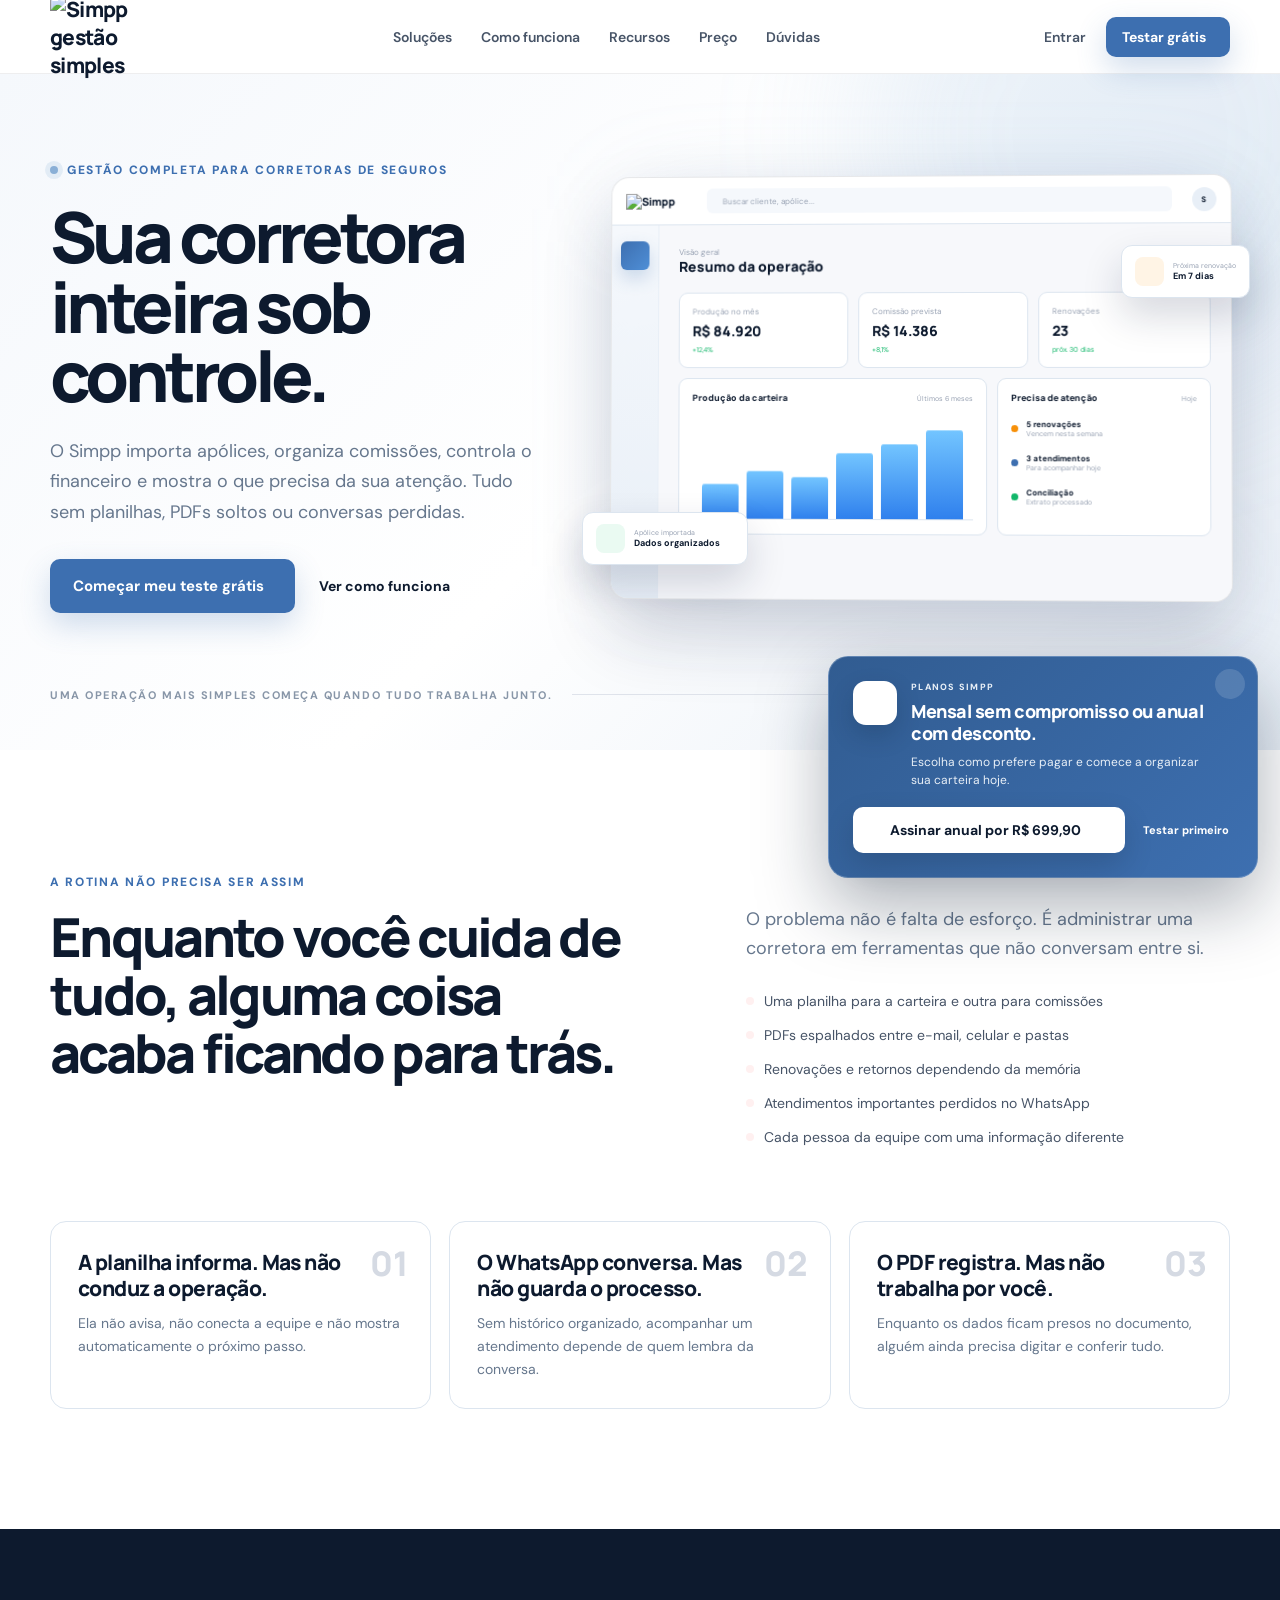
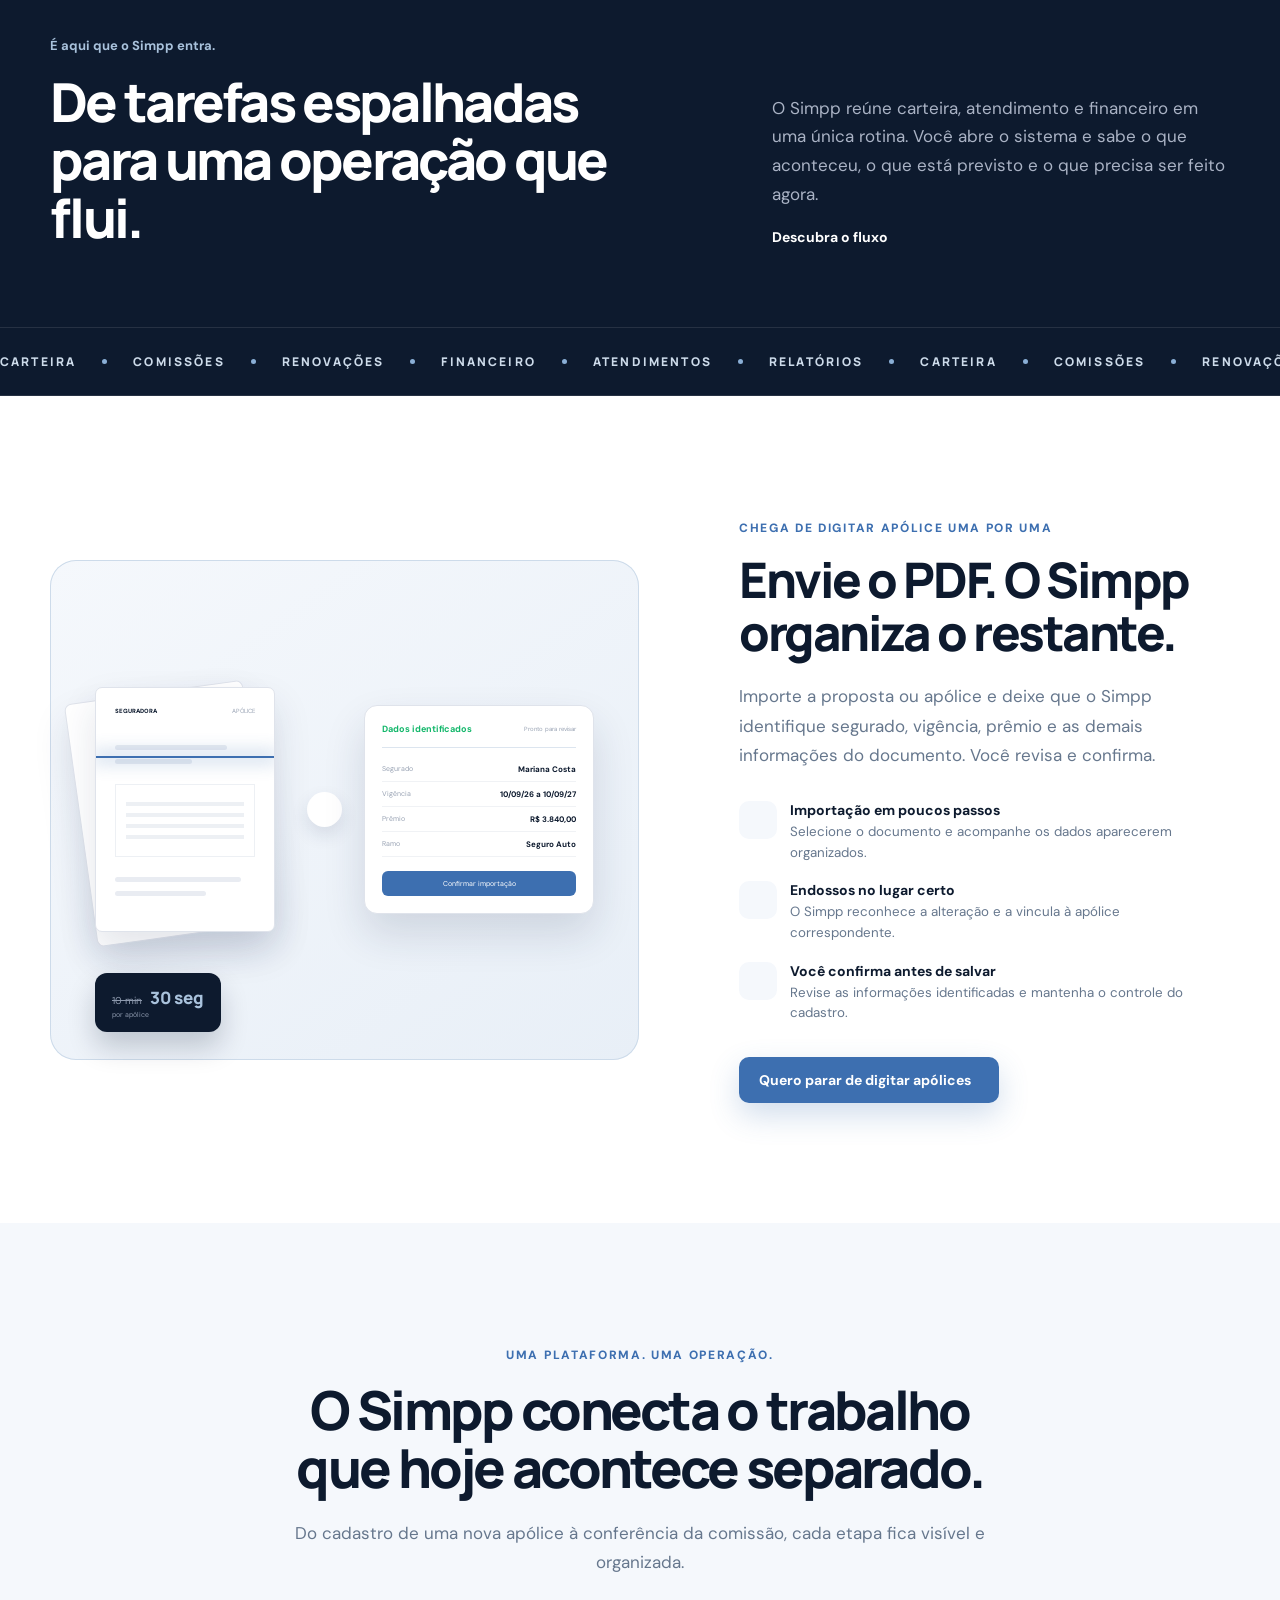
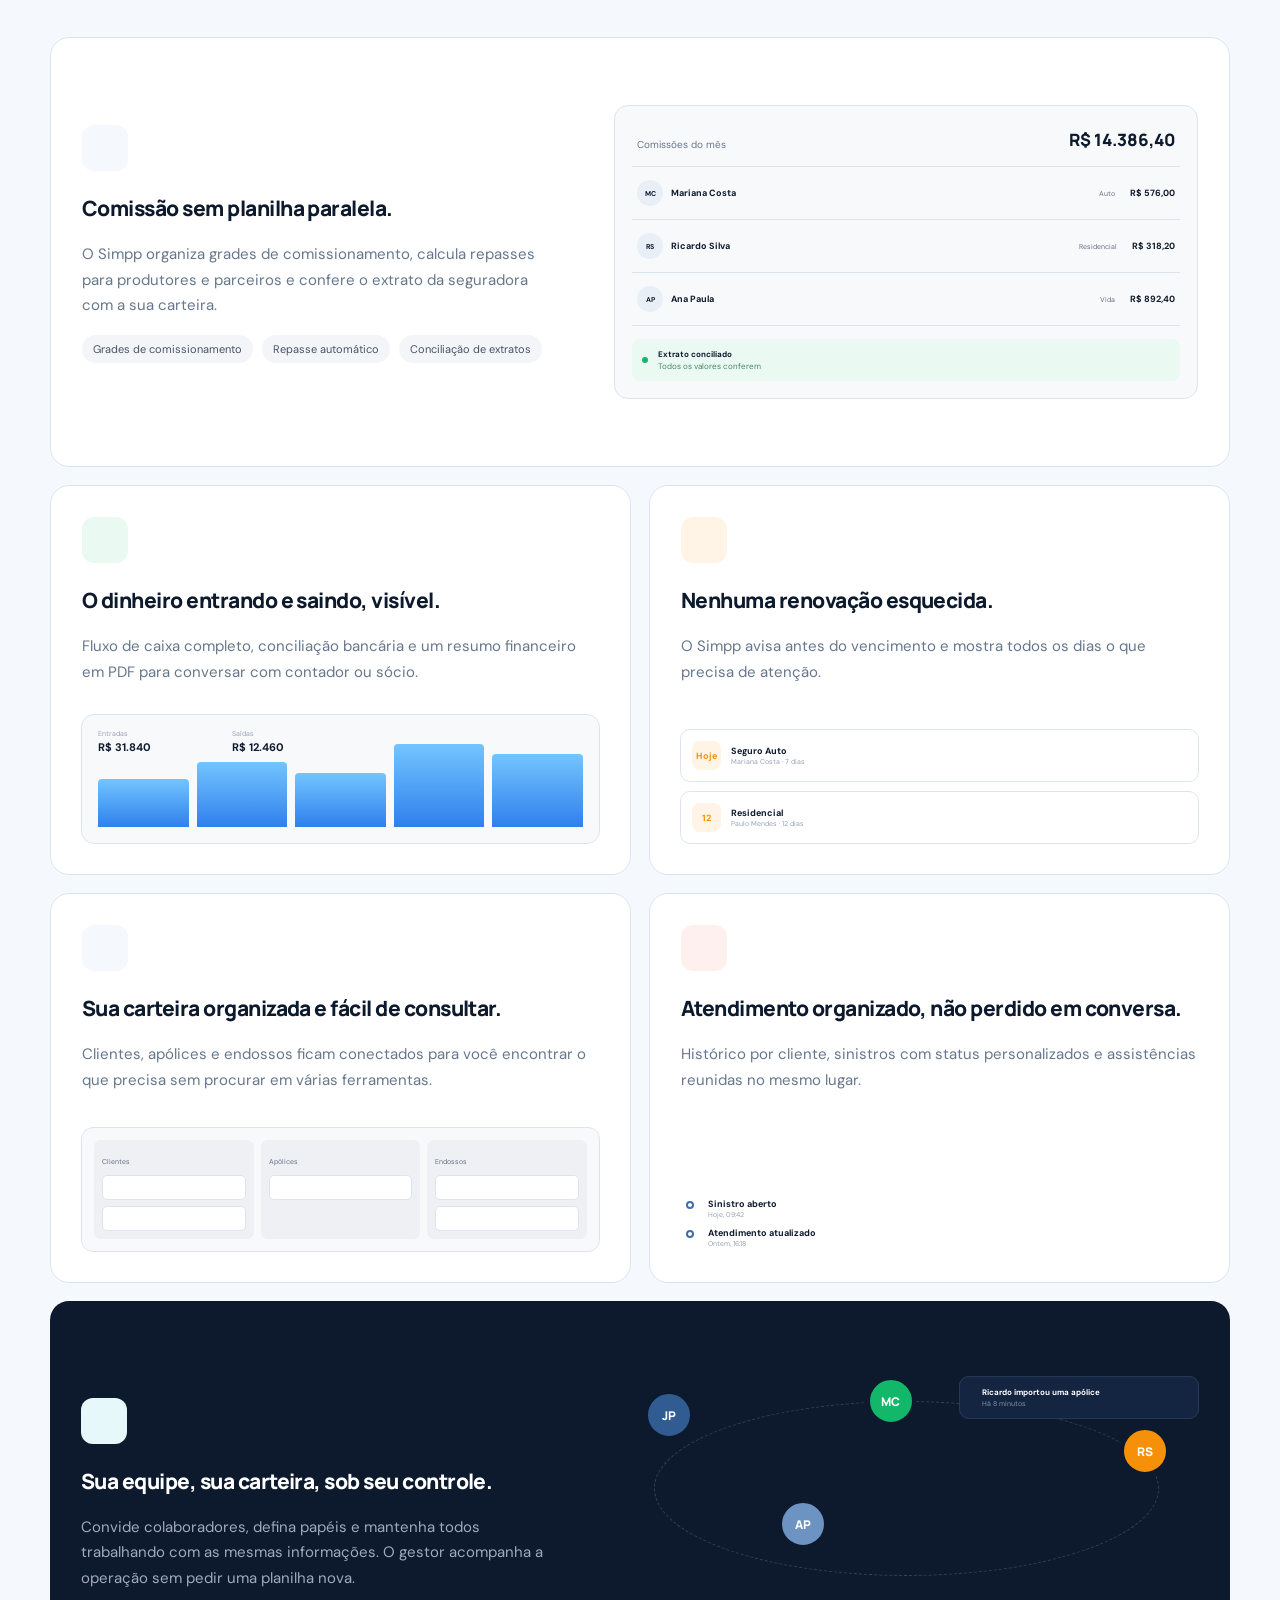
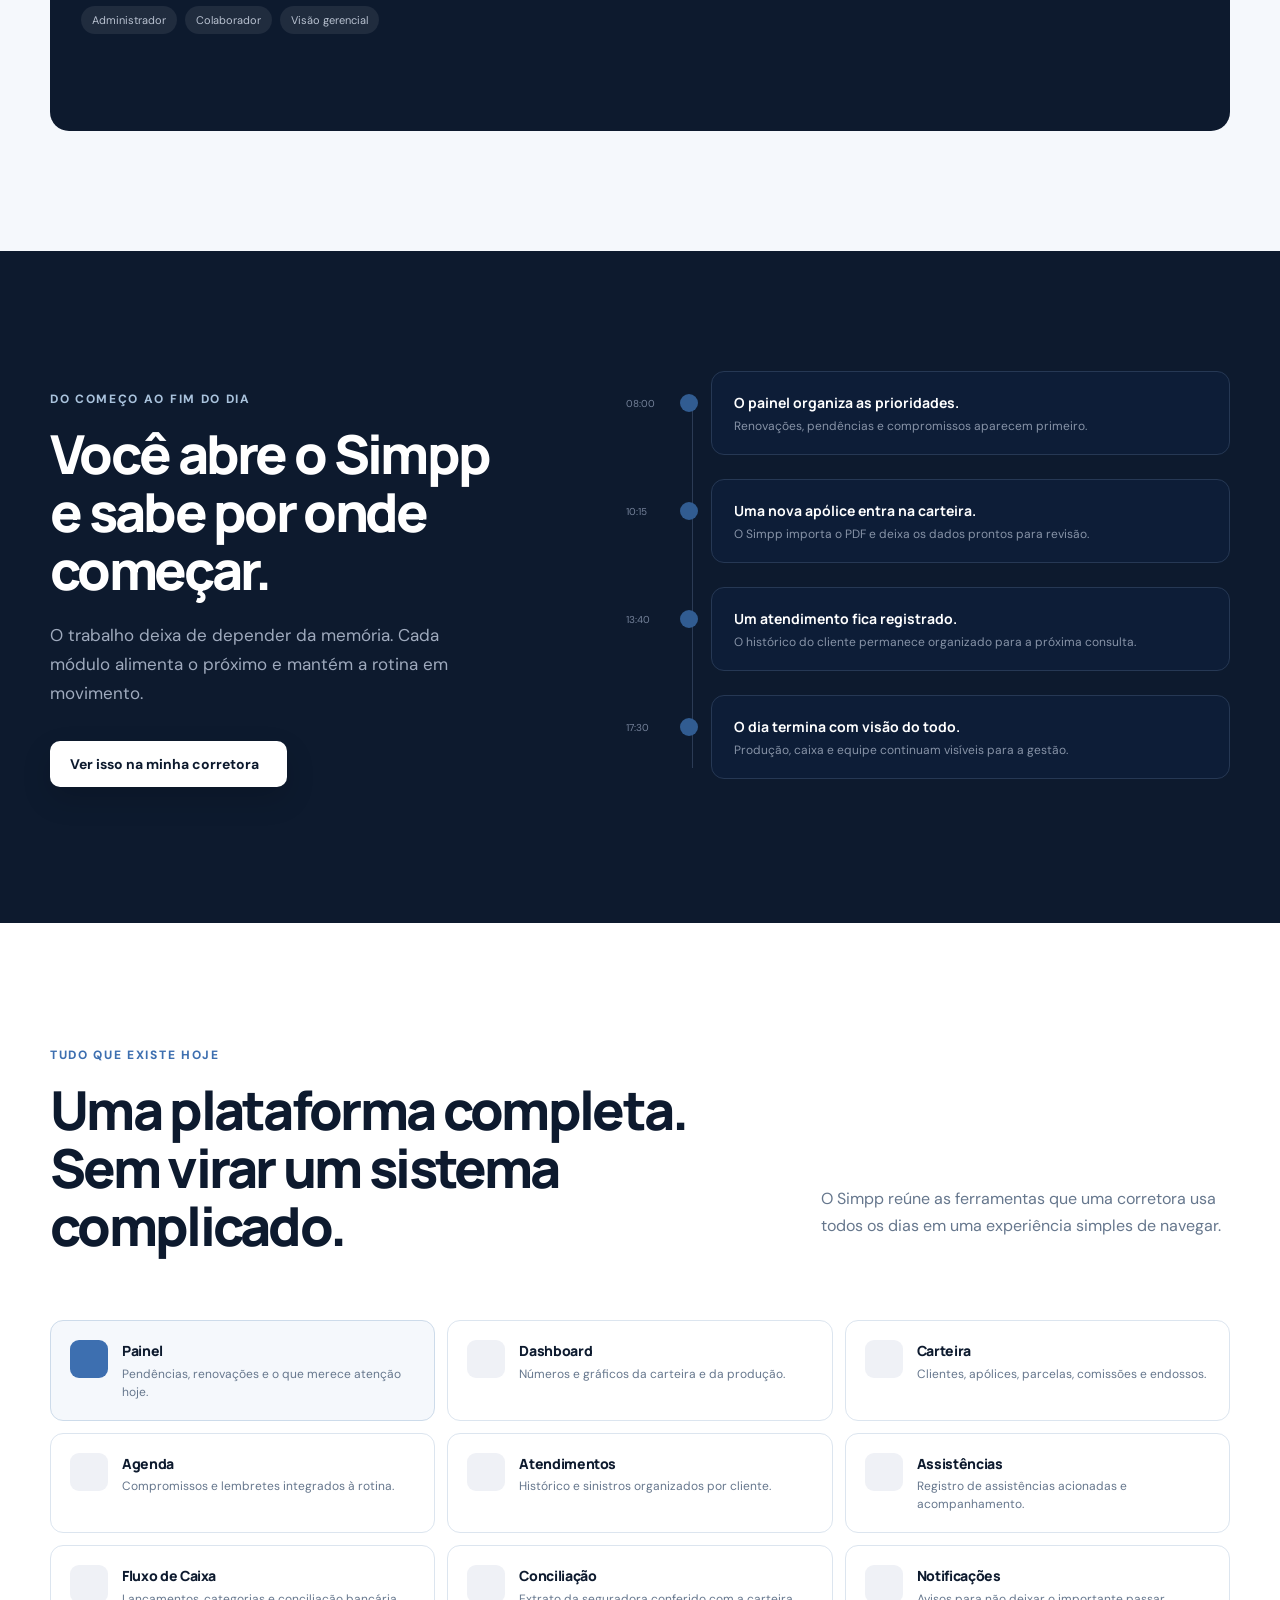
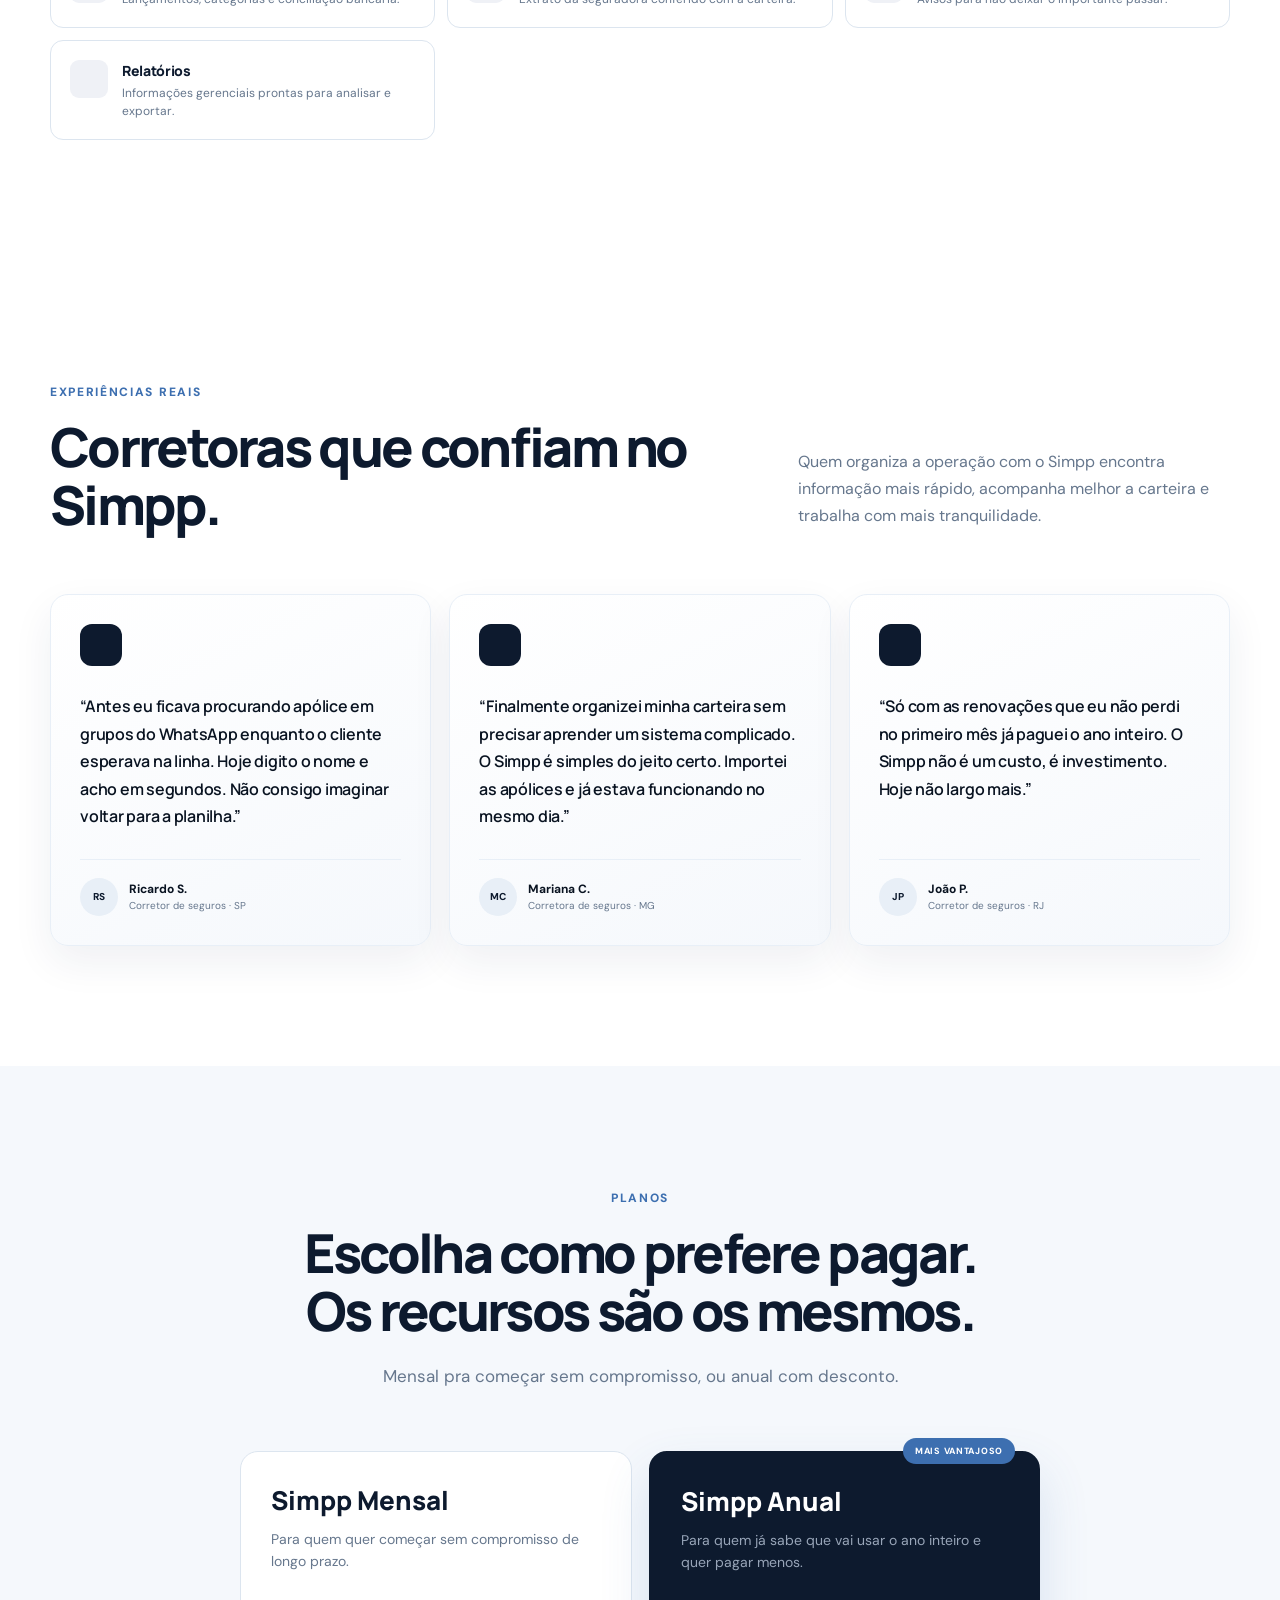
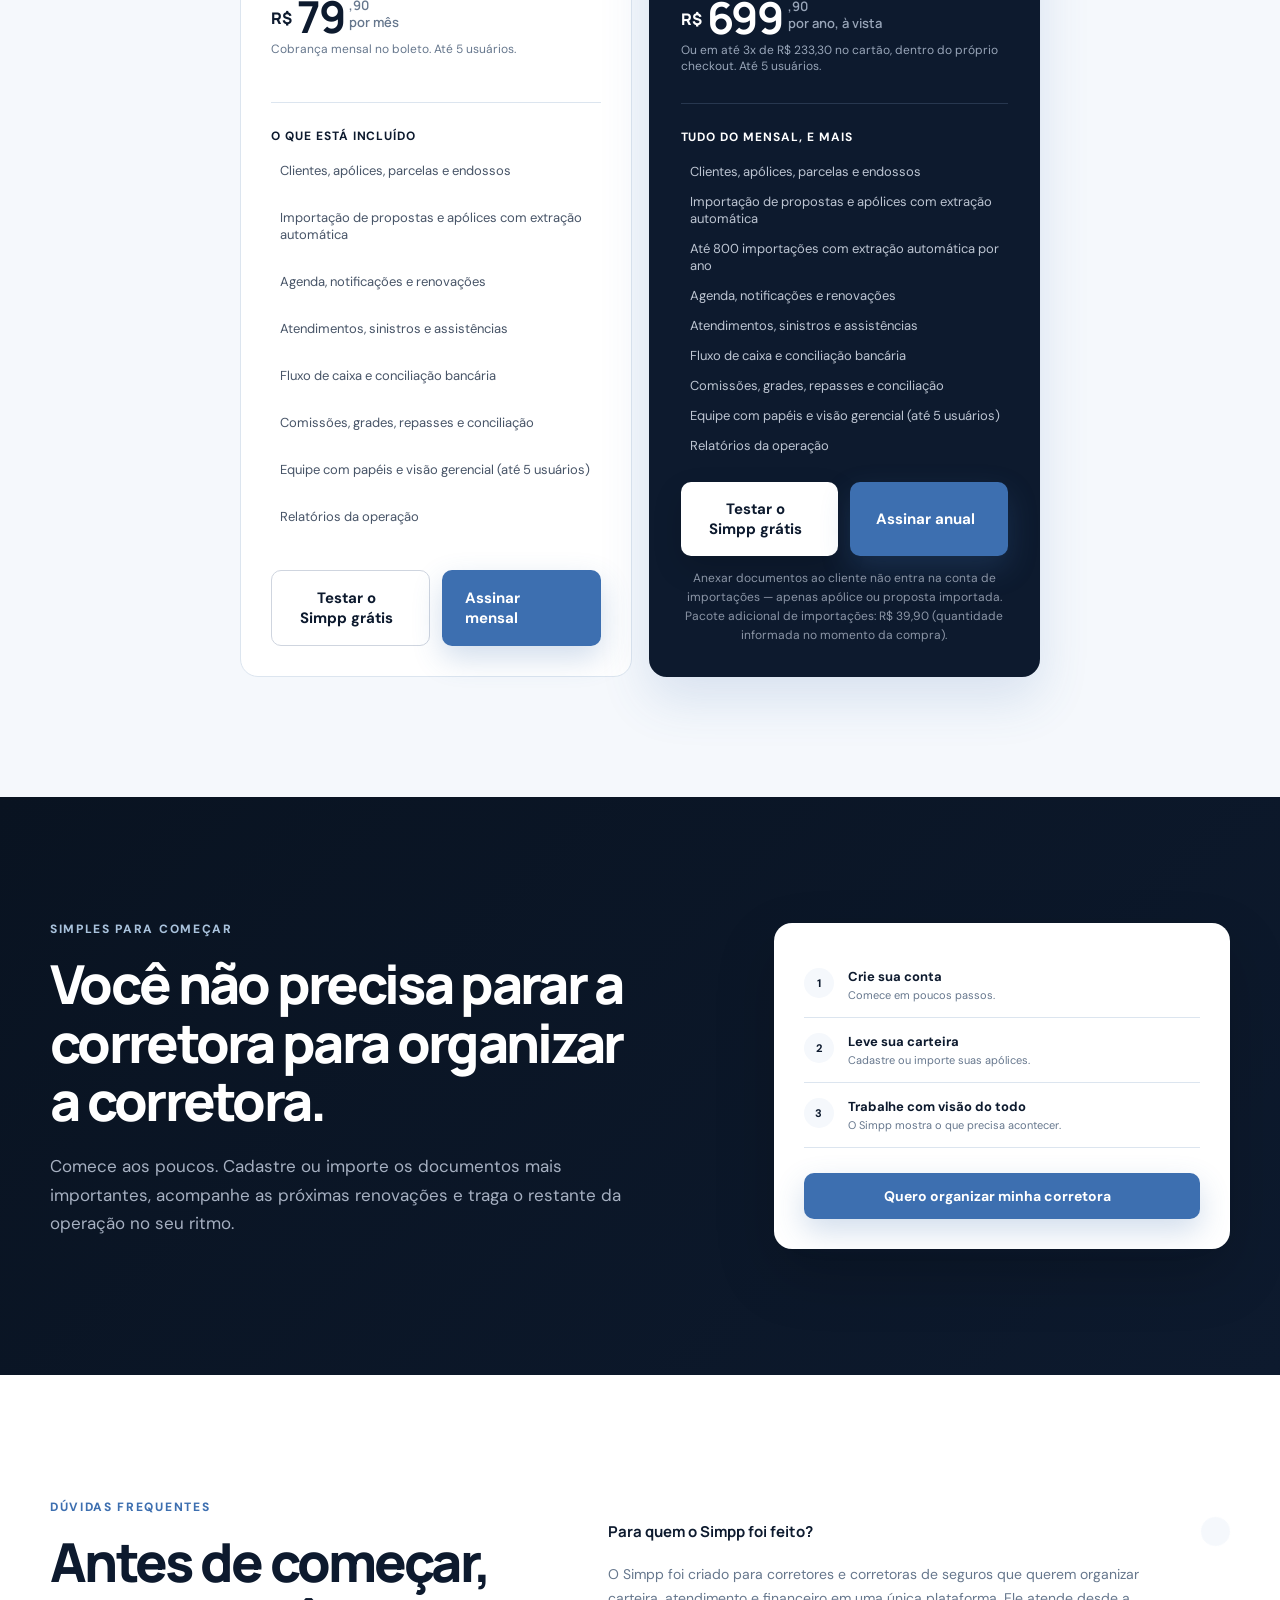
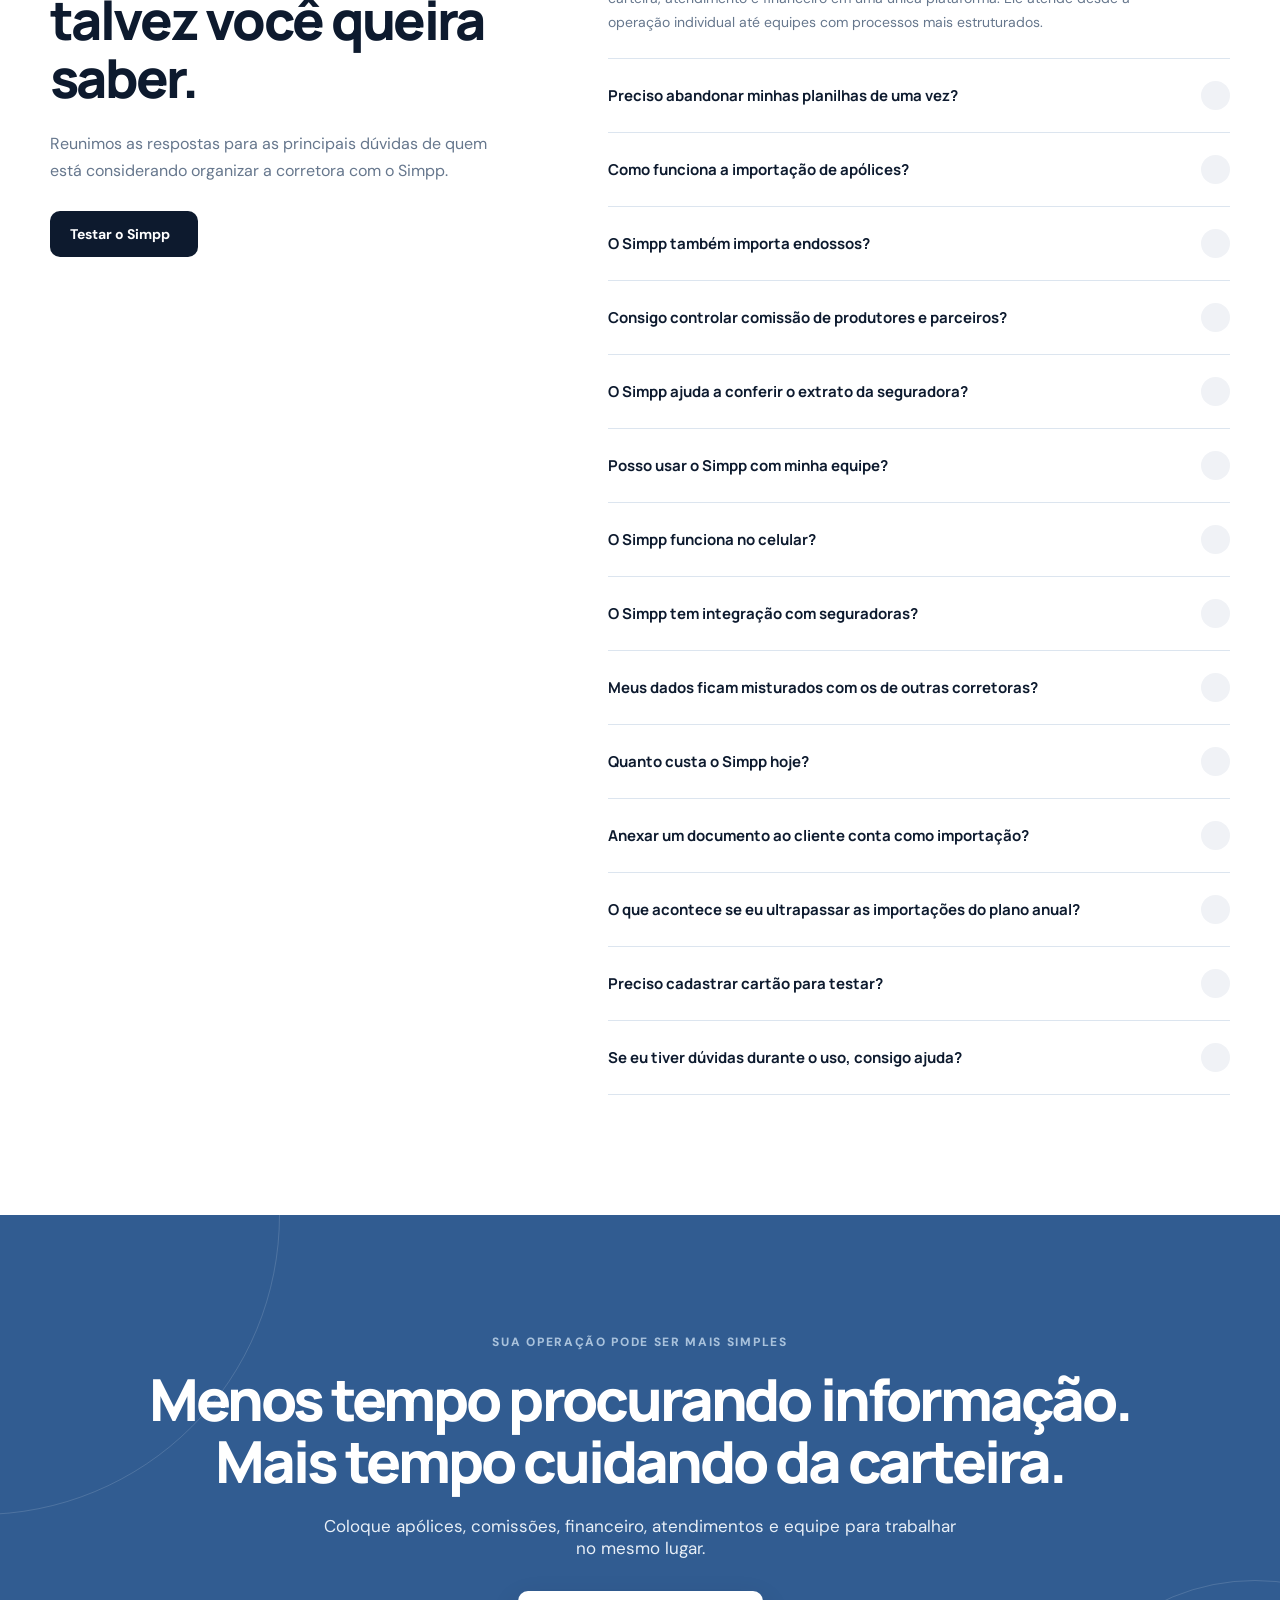
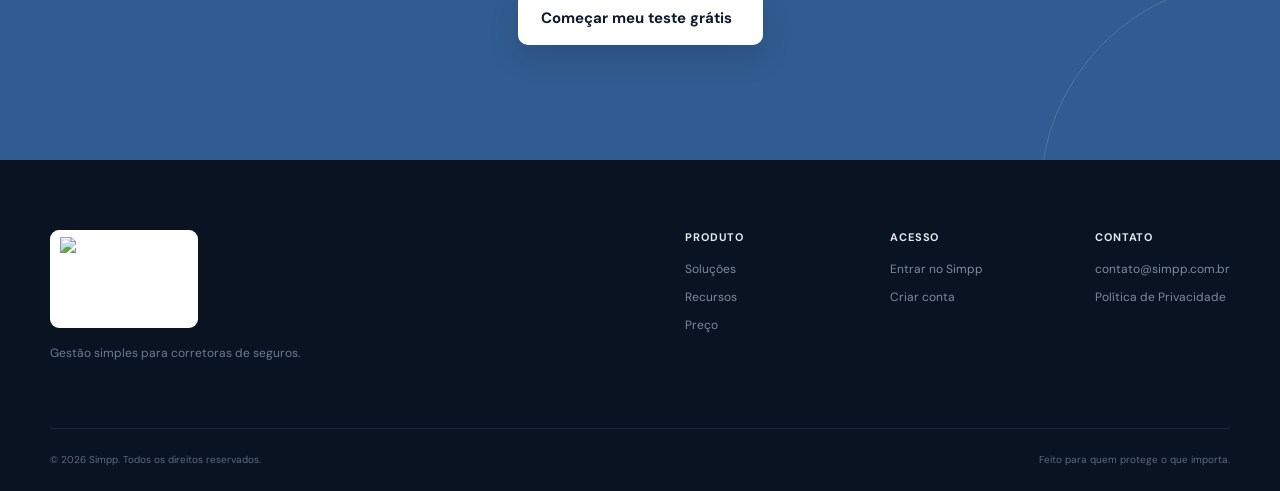
==== index.html @ 436b4fe9 "Black Week: conteúdo e lógica (data de fim, contagem, links, textos)" ====
<!doctype html>
<html lang="pt-BR">
<head>
  <meta charset="utf-8">
  <meta name="viewport" content="width=device-width, initial-scale=1">
  <meta name="theme-color" content="#0D1A2E">
  <title>Simpp | Sua corretora inteira sob controle</title>
  <meta name="description" content="O Simpp importa apólices, organiza comissões, controla o financeiro e mantém sua equipe na mesma operação.">
  <meta property="og:title" content="Simpp | Sua corretora inteira sob controle">
  <meta property="og:description" content="Carteira, comissões, financeiro e equipe. Tudo no Simpp.">
  <meta property="og:type" content="website">
  <meta property="og:image" content="https://simpp.com.br/og.png">
  <meta property="og:image:width" content="1200">
  <meta property="og:image:height" content="630">
  <meta name="twitter:card" content="summary_large_image">
  <meta name="twitter:title" content="Simpp | Sua corretora inteira sob controle">
  <meta name="twitter:description" content="Carteira, comissões, financeiro e equipe. Tudo no Simpp.">
  <meta name="twitter:image" content="https://simpp.com.br/og.png">
  <link rel="icon" type="image/png" href="og.png">
  <link rel="preconnect" href="https://fonts.googleapis.com">
  <link rel="preconnect" href="https://fonts.gstatic.com" crossorigin>
  <link href="https://fonts.googleapis.com/css2?family=DM+Sans:wght@400;500;600;700&family=Manrope:wght@600;700;800&display=swap" rel="stylesheet">
  <link rel="stylesheet" href="https://cdn.jsdelivr.net/npm/@tabler/icons-webfont@3.19.0/dist/tabler-icons.min.css">
  <link rel="stylesheet" href="styles.css?v=7">
  <script>
    // Black Week (25/11 a 01/12/2026): até o fim, a página entra no modo
    // Black Week (classe "bw" no <html>); depois volta sozinha ao normal.
    window.BLACK_WEEK_FIM = new Date('2026-12-01T23:59:59-03:00').getTime();
    if (Date.now() <= window.BLACK_WEEK_FIM) document.documentElement.classList.add('bw');
  </script>
  <script>
    !function(f,b,e,v,n,t,s){if(f.fbq)return;n=f.fbq=function(){n.callMethod?
    n.callMethod.apply(n,arguments):n.queue.push(arguments)};if(!f._fbq)f._fbq=n;
    n.push=n;n.loaded=!0;n.version='2.0';n.queue=[];t=b.createElement(e);t.async=!0;
    t.src=v;s=b.getElementsByTagName(e)[0];s.parentNode.insertBefore(t,s)}
    (window,document,'script','https://connect.facebook.net/en_US/fbevents.js');
    fbq('init','2040005986902175');
    fbq('track','PageView');
  </script>
</head>
<body>
  <noscript><img height="1" width="1" style="display:none" src="https://www.facebook.com/tr?id=2040005986902175&ev=PageView&noscript=1" alt=""></noscript>
  <a class="skip-link" href="#conteudo">Ir para o conteúdo</a>
  <div class="bw-bar bw-only" role="region" aria-label="Black Week">
    <div class="container bw-bar-inner">
      <span class="bw-bar-tag">Black Week</span>
      <span class="bw-bar-text"><strong>20% off no anual</strong> ou <strong>1º mês grátis no mensal</strong> · até 01/12</span>
      <span class="bw-bar-timer" id="bwTimer" aria-live="off"></span>
      <a class="bw-bar-link" href="#planos">Ver oferta <i class="ti ti-arrow-right"></i></a>
    </div>
  </div>
  <header class="site-header" id="header">
    <div class="container nav-wrap">
      <a class="brand" href="#top" aria-label="Simpp, início">
        <img class="brand-logo" src="simpp-logo.svg" alt="Simpp gestão simples">
      </a>
      <button class="menu-toggle" id="menuToggle" aria-label="Abrir menu" aria-expanded="false"><i class="ti ti-menu-2"></i></button>
      <nav id="mainNav" aria-label="Navegação principal">
        <a href="#solucoes">Soluções</a>
        <a href="#como-funciona">Como funciona</a>
        <a href="#recursos">Recursos</a>
        <a href="#planos">Preço</a>
        <a href="#faq">Dúvidas</a>
      </nav>
      <div class="nav-actions">
        <a class="login-link" href="https://crm.simpp.com.br/login.html">Entrar</a>
        <button class="button button-primary button-small" data-open-trial>Testar grátis <i class="ti ti-arrow-up-right"></i></button>
      </div>
    </div>
  </header>

  <main id="conteudo">
    <section class="hero" id="top">
      <div class="container hero-grid">
        <div class="hero-copy reveal">
          <div class="eyebrow"><span></span> Gestão completa para corretoras de seguros</div>
          <h1>Sua corretora inteira sob controle.</h1>
          <p class="hero-lead">O Simpp importa apólices, organiza comissões, controla o financeiro e mostra o que precisa da sua atenção. Tudo sem planilhas, PDFs soltos ou conversas perdidas.</p>
          <div class="hero-actions">
            <button class="button button-primary button-large" data-open-trial>Começar meu teste grátis <i class="ti ti-arrow-right"></i></button>
            <a class="text-link" href="#solucoes">Ver como funciona <i class="ti ti-arrow-down"></i></a>
          </div>
        </div>

        <div class="product-stage reveal delay-1" aria-label="Visão geral ilustrativa da plataforma Simpp">
          <div class="stage-glow"></div>
          <div class="app-shell">
            <div class="app-top">
              <div class="mini-brand"><img class="mini-brand-logo" src="simpp-logo.svg" alt="Simpp"></div>
              <div class="app-search"><i class="ti ti-search"></i> Buscar cliente, apólice...</div>
              <div class="avatar">S</div>
            </div>
            <div class="app-body">
              <aside aria-hidden="true"><span class="active"><i class="ti ti-layout-dashboard"></i></span><span><i class="ti ti-users"></i></span><span><i class="ti ti-file-description"></i></span><span><i class="ti ti-chart-pie"></i></span><span><i class="ti ti-calendar"></i></span></aside>
              <div class="dashboard">
                <div class="dash-heading"><div><small>Visão geral</small><strong>Resumo da operação</strong></div><button type="button"><i class="ti ti-upload"></i> Nova importação</button></div>
                <div class="metrics">
                  <article><span>Produção no mês</span><strong>R$ 84.920</strong><em>+12,4%</em></article>
                  <article><span>Comissão prevista</span><strong>R$ 14.386</strong><em>+8,1%</em></article>
                  <article><span>Renovações</span><strong>23</strong><em>próx. 30 dias</em></article>
                </div>
                <div class="dash-lower">
                  <div class="chart-card"><div class="card-title"><strong>Produção da carteira</strong><span>Últimos 6 meses</span></div><div class="chart"><i style="height:35%"></i><i style="height:48%"></i><i style="height:42%"></i><i style="height:65%"></i><i style="height:74%"></i><i style="height:88%"></i></div></div>
                  <div class="tasks"><div class="card-title"><strong>Precisa de atenção</strong><span>Hoje</span></div><p><b class="orange"></b><span><strong>5 renovações</strong><small>Vencem nesta semana</small></span></p><p><b class="blue"></b><span><strong>3 atendimentos</strong><small>Para acompanhar hoje</small></span></p><p><b class="green"></b><span><strong>Conciliação</strong><small>Extrato processado</small></span></p></div>
                </div>
              </div>
            </div>
          </div>
          <div class="floating-card import-card"><span class="float-icon"><i class="ti ti-file-check"></i></span><div><small>Apólice importada</small><strong>Dados organizados</strong></div><i class="ti ti-circle-check"></i></div>
          <div class="floating-card renew-card"><span class="float-icon amber"><i class="ti ti-bell"></i></span><div><small>Próxima renovação</small><strong>Em 7 dias</strong></div></div>
        </div>
      </div>
      <div class="container hero-foot"><span>Uma operação mais simples começa quando tudo trabalha junto.</span><div></div></div>
    </section>

    <section class="problem section" id="solucoes">
      <div class="container problem-grid">
        <div class="reveal"><span class="section-kicker">A rotina não precisa ser assim</span><h2>Enquanto você cuida de tudo, alguma coisa acaba ficando para trás.</h2></div>
        <div class="problem-copy reveal delay-1"><p>O problema não é falta de esforço. É administrar uma corretora em ferramentas que não conversam entre si.</p><ul><li><i class="ti ti-x"></i> Uma planilha para a carteira e outra para comissões</li><li><i class="ti ti-x"></i> PDFs espalhados entre e-mail, celular e pastas</li><li><i class="ti ti-x"></i> Renovações e retornos dependendo da memória</li><li><i class="ti ti-x"></i> Atendimentos importantes perdidos no WhatsApp</li><li><i class="ti ti-x"></i> Cada pessoa da equipe com uma informação diferente</li></ul></div>
      </div>
      <div class="container pain-cards">
        <article class="pain-card reveal"><span>01</span><i class="ti ti-file-spreadsheet"></i><h3>A planilha informa. Mas não conduz a operação.</h3><p>Ela não avisa, não conecta a equipe e não mostra automaticamente o próximo passo.</p></article>
        <article class="pain-card reveal delay-1"><span>02</span><i class="ti ti-message-circle"></i><h3>O WhatsApp conversa. Mas não guarda o processo.</h3><p>Sem histórico organizado, acompanhar um atendimento depende de quem lembra da conversa.</p></article>
        <article class="pain-card reveal delay-2"><span>03</span><i class="ti ti-folder"></i><h3>O PDF registra. Mas não trabalha por você.</h3><p>Enquanto os dados ficam presos no documento, alguém ainda precisa digitar e conferir tudo.</p></article>
      </div>
    </section>

    <section class="manifesto">
      <div class="container manifesto-grid">
        <div class="manifesto-title reveal"><span>É aqui que o Simpp entra.</span><h2>De tarefas espalhadas para uma operação que flui.</h2></div>
        <div class="manifesto-copy reveal delay-1"><p>O Simpp reúne carteira, atendimento e financeiro em uma única rotina. Você abre o sistema e sabe o que aconteceu, o que está previsto e o que precisa ser feito agora.</p><a href="#como-funciona">Descubra o fluxo <i class="ti ti-arrow-down-right"></i></a></div>
      </div>
      <div class="marquee" aria-label="Funcionalidades do Simpp">
        <div class="marquee-flow">
          <div class="marquee-track"><span>CARTEIRA</span><i></i><span>COMISSÕES</span><i></i><span>RENOVAÇÕES</span><i></i><span>FINANCEIRO</span><i></i><span>ATENDIMENTOS</span><i></i><span>RELATÓRIOS</span><i></i></div>
          <div class="marquee-track" aria-hidden="true"><span>CARTEIRA</span><i></i><span>COMISSÕES</span><i></i><span>RENOVAÇÕES</span><i></i><span>FINANCEIRO</span><i></i><span>ATENDIMENTOS</span><i></i><span>RELATÓRIOS</span><i></i></div>
        </div>
      </div>
    </section>

    <section class="import-section section" id="como-funciona">
      <div class="container split-grid">
        <div class="import-visual reveal">
          <div class="paper-stack"><div class="paper paper-back"></div><div class="paper paper-main"><div class="paper-head"><span class="paper-logo">SEGURADORA</span><span>APÓLICE</span></div><div class="paper-line w80"></div><div class="paper-line w55"></div><div class="paper-box"><div></div><div></div><div></div><div></div></div><div class="paper-line w90"></div><div class="paper-line w65"></div><div class="scan-line"></div></div></div>
          <div class="process-arrow"><i class="ti ti-arrow-right"></i></div>
          <div class="data-card"><div class="data-card-head"><span><i class="ti ti-circle-check-filled"></i> Dados identificados</span><small>Pronto para revisar</small></div><dl><div><dt>Segurado</dt><dd>Mariana Costa</dd></div><div><dt>Vigência</dt><dd>10/09/26 a 10/09/27</dd></div><div><dt>Prêmio</dt><dd>R$ 3.840,00</dd></div><div><dt>Ramo</dt><dd>Seguro Auto</dd></div></dl><button><i class="ti ti-check"></i> Confirmar importação</button></div>
          <div class="time-badge"><del>10 min</del><strong>30 seg</strong><span>por apólice</span></div>
        </div>
        <div class="split-copy reveal delay-1"><span class="section-kicker">Chega de digitar apólice uma por uma</span><h2>Envie o PDF. O Simpp organiza o restante.</h2><p>Importe a proposta ou apólice e deixe que o Simpp identifique segurado, vigência, prêmio e as demais informações do documento. Você revisa e confirma.</p><div class="feature-list"><div><i class="ti ti-file-upload"></i><span><strong>Importação em poucos passos</strong><small>Selecione o documento e acompanhe os dados aparecerem organizados.</small></span></div><div><i class="ti ti-file-delta"></i><span><strong>Endossos no lugar certo</strong><small>O Simpp reconhece a alteração e a vincula à apólice correspondente.</small></span></div><div><i class="ti ti-shield-check"></i><span><strong>Você confirma antes de salvar</strong><small>Revise as informações identificadas e mantenha o controle do cadastro.</small></span></div></div><button class="button button-primary" data-open-trial>Quero parar de digitar apólices <i class="ti ti-arrow-right"></i></button></div>
      </div>
    </section>

    <section class="outcomes section">
      <div class="container center-heading reveal"><span class="section-kicker">Uma plataforma. Uma operação.</span><h2>O Simpp conecta o trabalho que hoje acontece separado.</h2><p>Do cadastro de uma nova apólice à conferência da comissão, cada etapa fica visível e organizada.</p></div>
      <div class="container outcome-grid">
        <article class="outcome-card card-wide reveal"><div class="outcome-copy"><span class="icon-box purple"><i class="ti ti-coins"></i></span><h3>Comissão sem planilha paralela.</h3><p>O Simpp organiza grades de comissionamento, calcula repasses para produtores e parceiros e confere o extrato da seguradora com a sua carteira.</p><ul><li>Grades de comissionamento</li><li>Repasse automático</li><li>Conciliação de extratos</li></ul></div><div class="commission-ui"><div class="ui-title"><span>Comissões do mês</span><strong>R$ 14.386,40</strong></div><div class="commission-row"><span><b>MC</b>Mariana Costa</span><em>Auto</em><strong>R$ 576,00</strong></div><div class="commission-row"><span><b>RS</b>Ricardo Silva</span><em>Residencial</em><strong>R$ 318,20</strong></div><div class="commission-row"><span><b>AP</b>Ana Paula</span><em>Vida</em><strong>R$ 892,40</strong></div><div class="reconcile"><i class="ti ti-check"></i><span><strong>Extrato conciliado</strong><small>Todos os valores conferem</small></span></div></div></article>
        <article class="outcome-card reveal delay-1"><span class="icon-box green"><i class="ti ti-cash-banknote"></i></span><h3>O dinheiro entrando e saindo, visível.</h3><p>Fluxo de caixa completo, conciliação bancária e um resumo financeiro em PDF para conversar com contador ou sócio.</p><div class="mini-cash"><div><span>Entradas</span><strong>R$ 31.840</strong></div><div><span>Saídas</span><strong>R$ 12.460</strong></div><i style="height:50%"></i><i style="height:68%"></i><i style="height:56%"></i><i style="height:86%"></i><i style="height:76%"></i></div></article>
        <article class="outcome-card reveal delay-2"><span class="icon-box orange"><i class="ti ti-calendar-check"></i></span><h3>Nenhuma renovação esquecida.</h3><p>O Simpp avisa antes do vencimento e mostra todos os dias o que precisa de atenção.</p><div class="renew-list"><div><b>Hoje</b><span><strong>Seguro Auto</strong><small>Mariana Costa · 7 dias</small></span><i class="ti ti-chevron-right"></i></div><div><b>12</b><span><strong>Residencial</strong><small>Paulo Mendes · 12 dias</small></span><i class="ti ti-chevron-right"></i></div></div></article>
        <article class="outcome-card reveal"><span class="icon-box blue"><i class="ti ti-folders"></i></span><h3>Sua carteira organizada e fácil de consultar.</h3><p>Clientes, apólices e endossos ficam conectados para você encontrar o que precisa sem procurar em várias ferramentas.</p><div class="pipeline"><div><span>Clientes</span><i></i><i></i></div><div><span>Apólices</span><i></i></div><div><span>Endossos</span><i></i><i></i></div></div></article>
        <article class="outcome-card reveal delay-1"><span class="icon-box red"><i class="ti ti-lifebuoy"></i></span><h3>Atendimento organizado, não perdido em conversa.</h3><p>Histórico por cliente, sinistros com status personalizados e assistências reunidas no mesmo lugar.</p><div class="timeline-mini"><i></i><span><strong>Sinistro aberto</strong><small>Hoje, 09:42</small></span><i></i><span><strong>Atendimento atualizado</strong><small>Ontem, 16:18</small></span></div></article>
        <article class="outcome-card card-wide team-card reveal delay-2"><div class="outcome-copy"><span class="icon-box cyan"><i class="ti ti-users-group"></i></span><h3>Sua equipe, sua carteira, sob seu controle.</h3><p>Convide colaboradores, defina papéis e mantenha todos trabalhando com as mesmas informações. O gestor acompanha a operação sem pedir uma planilha nova.</p><div class="team-pills"><span><i class="ti ti-shield"></i> Administrador</span><span><i class="ti ti-user"></i> Colaborador</span><span><i class="ti ti-chart-bar"></i> Visão gerencial</span></div></div><div class="team-avatars"><span class="av a1">JP</span><span class="av a2">MC</span><span class="av a3">RS</span><span class="av a4">AP</span><div class="team-line"></div><div class="activity"><i class="ti ti-user-check"></i><span><strong>Mariana atualizou um atendimento</strong><small>Agora mesmo</small></span></div><div class="activity"><i class="ti ti-file-check"></i><span><strong>Ricardo importou uma apólice</strong><small>Há 8 minutos</small></span></div></div></article>
      </div>
    </section>

    <section class="day-section section">
      <div class="container day-grid">
        <div class="day-copy reveal"><span class="section-kicker light">Do começo ao fim do dia</span><h2>Você abre o Simpp e sabe por onde começar.</h2><p>O trabalho deixa de depender da memória. Cada módulo alimenta o próximo e mantém a rotina em movimento.</p><button class="button button-light" data-open-trial>Ver isso na minha corretora <i class="ti ti-arrow-right"></i></button></div>
        <ol class="day-flow reveal delay-1"><li><span>08:00</span><div><i class="ti ti-layout-dashboard"></i><strong>O painel organiza as prioridades.</strong><p>Renovações, pendências e compromissos aparecem primeiro.</p></div></li><li><span>10:15</span><div><i class="ti ti-file-upload"></i><strong>Uma nova apólice entra na carteira.</strong><p>O Simpp importa o PDF e deixa os dados prontos para revisão.</p></div></li><li><span>13:40</span><div><i class="ti ti-phone-call"></i><strong>Um atendimento fica registrado.</strong><p>O histórico do cliente permanece organizado para a próxima consulta.</p></div></li><li><span>17:30</span><div><i class="ti ti-chart-dots"></i><strong>O dia termina com visão do todo.</strong><p>Produção, caixa e equipe continuam visíveis para a gestão.</p></div></li></ol>
      </div>
    </section>

    <section class="product-map section" id="recursos">
      <div class="container map-heading reveal"><div><span class="section-kicker">Tudo que existe hoje</span><h2>Uma plataforma completa.<br>Sem virar um sistema complicado.</h2></div><p>O Simpp reúne as ferramentas que uma corretora usa todos os dias em uma experiência simples de navegar.</p></div>
      <div class="container module-grid">
        <article class="module highlight reveal"><span><i class="ti ti-home"></i></span><div><h3>Painel</h3><p>Pendências, renovações e o que merece atenção hoje.</p></div></article>
        <article class="module reveal"><span><i class="ti ti-chart-histogram"></i></span><div><h3>Dashboard</h3><p>Números e gráficos da carteira e da produção.</p></div></article>
        <article class="module reveal"><span><i class="ti ti-folders"></i></span><div><h3>Carteira</h3><p>Clientes, apólices, parcelas, comissões e endossos.</p></div></article>
        <article class="module reveal"><span><i class="ti ti-calendar-event"></i></span><div><h3>Agenda</h3><p>Compromissos e lembretes integrados à rotina.</p></div></article>
        <article class="module reveal"><span><i class="ti ti-headset"></i></span><div><h3>Atendimentos</h3><p>Histórico e sinistros organizados por cliente.</p></div></article>
        <article class="module reveal"><span><i class="ti ti-lifebuoy"></i></span><div><h3>Assistências</h3><p>Registro de assistências acionadas e acompanhamento.</p></div></article>
        <article class="module reveal"><span><i class="ti ti-arrows-exchange"></i></span><div><h3>Fluxo de Caixa</h3><p>Lançamentos, categorias e conciliação bancária.</p></div></article>
        <article class="module reveal"><span><i class="ti ti-scale"></i></span><div><h3>Conciliação</h3><p>Extrato da seguradora conferido com a carteira.</p></div></article>
        <article class="module reveal"><span><i class="ti ti-bell"></i></span><div><h3>Notificações</h3><p>Avisos para não deixar o importante passar.</p></div></article>
        <article class="module reveal"><span><i class="ti ti-report-analytics"></i></span><div><h3>Relatórios</h3><p>Informações gerenciais prontas para analisar e exportar.</p></div></article>
      </div>
    </section>

    <section class="testimonials section" id="depoimentos">
      <div class="container testimonial-heading reveal">
        <div><span class="section-kicker">Experiências reais</span><h2>Corretoras que confiam no Simpp.</h2></div>
        <p>Quem organiza a operação com o Simpp encontra informação mais rápido, acompanha melhor a carteira e trabalha com mais tranquilidade.</p>
      </div>
      <div class="container testimonial-scroll">
        <article class="testimonial-card reveal">
          <div class="quote-mark"><i class="ti ti-quote"></i></div>
          <p>“Antes eu ficava procurando apólice em grupos do WhatsApp enquanto o cliente esperava na linha. Hoje digito o nome e acho em segundos. Não consigo imaginar voltar para a planilha.”</p>
          <div class="testimonial-person"><span>RS</span><div><strong>Ricardo S.</strong><small>Corretor de seguros · SP</small></div></div>
        </article>
        <article class="testimonial-card reveal delay-1">
          <div class="quote-mark"><i class="ti ti-quote"></i></div>
          <p>“Finalmente organizei minha carteira sem precisar aprender um sistema complicado. O Simpp é simples do jeito certo. Importei as apólices e já estava funcionando no mesmo dia.”</p>
          <div class="testimonial-person"><span>MC</span><div><strong>Mariana C.</strong><small>Corretora de seguros · MG</small></div></div>
        </article>
        <article class="testimonial-card reveal delay-2">
          <div class="quote-mark"><i class="ti ti-quote"></i></div>
          <p>“Só com as renovações que eu não perdi no primeiro mês já paguei o ano inteiro. O Simpp não é um custo, é investimento. Hoje não largo mais.”</p>
          <div class="testimonial-person"><span>JP</span><div><strong>João P.</strong><small>Corretor de seguros · RJ</small></div></div>
        </article>
      </div>
      <div class="container testimonial-mobile-hint" aria-hidden="true"><i class="ti ti-arrow-left"></i><span>Deslize para ver mais</span><i class="ti ti-arrow-right"></i></div>
    </section>

    <section class="plans section" id="planos">
      <div class="container center-heading reveal bw-off"><span class="section-kicker">Planos</span><h2>Escolha como prefere pagar.<br>Os recursos são os mesmos.</h2><p>Mensal pra começar sem compromisso, ou anual com desconto.</p></div>
      <div class="container center-heading reveal bw-only"><span class="section-kicker">Black Week · até 01/12</span><h2>O melhor preço do ano<br>pra organizar sua corretora.</h2><p>20% off no plano anual ou o 1º mês grátis no mensal. Só até 01/12.</p></div>
      <div class="container plan-grid plan-grid-2">
        <article class="plan-card reveal">
          <div class="popular bw-only"><i class="ti ti-gift"></i> 1º mês grátis</div>
          <div class="plan-top"><span class="plan-name">Simpp Mensal</span><p>Para quem quer começar sem compromisso de longo prazo.</p></div>
          <div class="plan-price bw-off"><sup>R$</sup><strong>79</strong><span>,90<br>por mês</span></div>
          <div class="plan-price-note bw-off">Cobrança mensal no boleto. Até 5 usuários.</div>
          <div class="plan-price bw-only"><strong>Grátis</strong><span>no 1º mês<br>depois R$ 79,90/mês</span></div>
          <div class="plan-price-note bw-only">Assinando até 01/12. Cobrança mensal no boleto a partir do 2º mês. Até 5 usuários.</div>
          <div class="plan-rule"></div>
          <strong class="plan-for">O que está incluído</strong>
          <ul>
            <li><i class="ti ti-check"></i> Clientes, apólices, parcelas e endossos</li>
            <li><i class="ti ti-check"></i> Importação de propostas e apólices com extração automática</li>
            <li><i class="ti ti-check"></i> Agenda, notificações e renovações</li>
            <li><i class="ti ti-check"></i> Atendimentos, sinistros e assistências</li>
            <li><i class="ti ti-check"></i> Fluxo de caixa e conciliação bancária</li>
            <li><i class="ti ti-check"></i> Comissões, grades, repasses e conciliação</li>
            <li><i class="ti ti-check"></i> Equipe com papéis e visão gerencial (até 5 usuários)</li>
            <li><i class="ti ti-check"></i> Relatórios da operação</li>
          </ul>
          <div class="single-plan-actions">
            <button class="button button-outline button-large" data-open-trial>Testar o Simpp grátis <i class="ti ti-arrow-right"></i></button>
            <a class="button button-primary button-large bw-off" href="https://www.asaas.com/000/c/y31io8gtssaghz3r" target="_blank" rel="noopener" data-checkout data-checkout-value="79.90">Assinar mensal <i class="ti ti-arrow-up-right"></i></a>
            <a class="button button-primary button-large bw-only" href="LINK_MENSAL_BLACK_WEEK" target="_blank" rel="noopener" data-checkout data-checkout-value="79.90">Assinar com 1º mês grátis <i class="ti ti-arrow-up-right"></i></a>
          </div>
        </article>
        <article class="plan-card featured dark reveal">
          <div class="popular bw-off"><i class="ti ti-bolt"></i> Mais vantajoso</div>
          <div class="popular bw-only"><i class="ti ti-bolt"></i> Black Week · 20% off</div>
          <div class="plan-top"><span class="plan-name">Simpp Anual</span><p>Para quem já sabe que vai usar o ano inteiro e quer pagar menos.</p></div>
          <div class="plan-price bw-off"><sup>R$</sup><strong>699</strong><span>,90<br>por ano, à vista</span></div>
          <div class="plan-price-note bw-off">Ou em até 3x de R$ 233,30 no cartão, dentro do próprio checkout. Até 5 usuários.</div>
          <div class="plan-price-old bw-only">De <s>R$ 699,90</s> por</div>
          <div class="plan-price bw-only"><sup>R$</sup><strong>559</strong><span>,92<br>por ano, à vista</span></div>
          <div class="plan-price-note bw-only">Ou em até 3x de R$ 186,64 no cartão, dentro do próprio checkout. Até 5 usuários.</div>
          <div class="plan-rule"></div>
          <strong class="plan-for">Tudo do mensal, e mais</strong>
          <ul>
            <li><i class="ti ti-check"></i> Clientes, apólices, parcelas e endossos</li>
            <li><i class="ti ti-check"></i> Importação de propostas e apólices com extração automática</li>
            <li><i class="ti ti-check"></i> Até 800 importações com extração automática por ano</li>
            <li><i class="ti ti-check"></i> Agenda, notificações e renovações</li>
            <li><i class="ti ti-check"></i> Atendimentos, sinistros e assistências</li>
            <li><i class="ti ti-check"></i> Fluxo de caixa e conciliação bancária</li>
            <li><i class="ti ti-check"></i> Comissões, grades, repasses e conciliação</li>
            <li><i class="ti ti-check"></i> Equipe com papéis e visão gerencial (até 5 usuários)</li>
            <li><i class="ti ti-check"></i> Relatórios da operação</li>
          </ul>
          <div class="single-plan-actions">
            <button class="button button-light button-large" data-open-trial>Testar o Simpp grátis <i class="ti ti-arrow-right"></i></button>
            <a class="button button-primary button-large bw-off" href="https://www.asaas.com/000/c/ruo02s8sz4nutgwt" target="_blank" rel="noopener" data-checkout data-checkout-value="699.90">Assinar anual <i class="ti ti-arrow-up-right"></i></a>
            <a class="button button-primary button-large bw-only" href="https://www.asaas.com/000/c/fy54js9gvfneb6b1" target="_blank" rel="noopener" data-checkout data-checkout-value="559.92">Assinar com 20% off <i class="ti ti-arrow-up-right"></i></a>
          </div>
          <small class="plan-note">Anexar documentos ao cliente não entra na conta de importações — apenas apólice ou proposta importada. Pacote adicional de importações: R$ 39,90 (quantidade informada no momento da compra).</small>
        </article>
      </div>
    </section>

    <section class="objection section">
      <div class="container objection-grid">
        <div class="objection-copy reveal"><span class="section-kicker light">Simples para começar</span><h2>Você não precisa parar a corretora para organizar a corretora.</h2><p>Comece aos poucos. Cadastre ou importe os documentos mais importantes, acompanhe as próximas renovações e traga o restante da operação no seu ritmo.</p></div>
        <div class="steps-card reveal delay-1"><ol><li><span>1</span><div><strong>Crie sua conta</strong><small>Comece em poucos passos.</small></div></li><li><span>2</span><div><strong>Leve sua carteira</strong><small>Cadastre ou importe suas apólices.</small></div></li><li><span>3</span><div><strong>Trabalhe com visão do todo</strong><small>O Simpp mostra o que precisa acontecer.</small></div></li></ol><button class="button button-primary button-block" data-open-trial>Quero organizar minha corretora <i class="ti ti-arrow-right"></i></button></div>
      </div>
    </section>

    <section class="faq section" id="faq">
      <div class="container faq-grid">
        <div class="faq-heading reveal"><span class="section-kicker">Dúvidas frequentes</span><h2>Antes de começar, talvez você queira saber.</h2><p>Reunimos as respostas para as principais dúvidas de quem está considerando organizar a corretora com o Simpp.</p><button class="button button-dark" data-open-trial>Testar o Simpp <i class="ti ti-arrow-right"></i></button></div>
        <div class="faq-list reveal delay-1">
          <details open><summary>Para quem o Simpp foi feito?<i class="ti ti-plus"></i></summary><p>O Simpp foi criado para corretores e corretoras de seguros que querem organizar carteira, atendimento e financeiro em uma única plataforma. Ele atende desde a operação individual até equipes com processos mais estruturados.</p></details>
          <details><summary>Preciso abandonar minhas planilhas de uma vez?<i class="ti ti-plus"></i></summary><p>Não. Você pode começar com os clientes e apólices mais importantes e trazer o restante da carteira aos poucos. A ideia é organizar sua rotina sem interromper a operação.</p></details>
          <details><summary>Como funciona a importação de apólices?<i class="ti ti-plus"></i></summary><p>Você envia o PDF da proposta ou apólice. O Simpp identifica as informações do documento e apresenta os dados organizados para sua revisão antes de concluir o cadastro.</p></details>
          <details><summary>O Simpp também importa endossos?<i class="ti ti-plus"></i></summary><p>Sim. O Simpp reconhece o endosso e o vincula à apólice correspondente, mantendo o histórico da carteira organizado.</p></details>
          <details><summary>Consigo controlar comissão de produtores e parceiros?<i class="ti ti-plus"></i></summary><p>Sim. Você pode trabalhar com grades de comissionamento e organizar os repasses para produtores e parceiros conforme a operação da corretora.</p></details>
          <details><summary>O Simpp ajuda a conferir o extrato da seguradora?<i class="ti ti-plus"></i></summary><p>Sim. A conciliação compara o extrato de comissão da seguradora com as informações da carteira e ajuda a identificar o que confere e o que precisa ser revisado.</p></details>
          <details><summary>Posso usar o Simpp com minha equipe?<i class="ti ti-plus"></i></summary><p>Sim, em ambos os planos. Você pode convidar até 5 usuários, definir papéis de administrador ou colaborador e manter todos trabalhando com as mesmas informações.</p></details>
          <details><summary>O Simpp funciona no celular?<i class="ti ti-plus"></i></summary><p>Sim. O Simpp pode ser acessado pelo navegador do celular, tablet ou computador, sem necessidade de instalar um programa.</p></details>
          <details><summary>O Simpp tem integração com seguradoras?<i class="ti ti-plus"></i></summary><p>Não. Atualmente o Simpp não possui integração direta com seguradoras. Essa funcionalidade entrará futuramente no Simpp.</p></details>
          <details><summary>Meus dados ficam misturados com os de outras corretoras?<i class="ti ti-plus"></i></summary><p>Não. Cada corretora acessa sua própria operação e seus próprios registros. Os usuários entram com credenciais individuais.</p></details>
          <details><summary>Quanto custa o Simpp hoje?<i class="ti ti-plus"></i></summary><p>Dois jeitos de assinar: R$ 79,90/mês no boleto, ou R$ 699,90/ano à vista (ou em até 3x de R$ 233,30 no cartão, dentro do próprio checkout). Os dois planos incluem todos os recursos disponíveis nesta versão e até 5 usuários. O plano anual ainda inclui até 800 importações com extração automática por ano, por corretora (não por usuário).</p><p class="bw-only"><strong>Black Week, até 01/12:</strong> o anual sai por R$ 559,92 (20% off, ou em até 3x de R$ 186,64 no cartão) e o mensal tem o 1º mês grátis.</p></details>
          <details><summary>Anexar um documento ao cliente conta como importação?<i class="ti ti-plus"></i></summary><p>Não. Anexar um documento ao cadastro do cliente não tem custo nem limite. A franquia de importações do plano anual conta apenas quando você importa uma apólice ou proposta com extração automática de dados — quando o Simpp lê o PDF e preenche as informações sozinho.</p></details>
          <details><summary>O que acontece se eu ultrapassar as importações do plano anual?<i class="ti ti-plus"></i></summary><p>Você pode comprar um pacote adicional de importações por R$ 39,90, cobrado somente quando sua corretora ultrapassar o volume incluído na assinatura. A quantidade de importações de cada pacote é informada antes da compra.</p></details>
          <details><summary>Preciso cadastrar cartão para testar?<i class="ti ti-plus"></i></summary><p>Não. Você pode criar sua conta e conhecer o Simpp sem cadastrar cartão de crédito.</p></details>
          <details><summary>Se eu tiver dúvidas durante o uso, consigo ajuda?<i class="ti ti-plus"></i></summary><p>Sim. O objetivo é ajudar você a colocar a operação em ordem e aproveitar os recursos do Simpp com segurança.</p></details>
        </div>
      </div>
    </section>

    <section class="final-cta">
      <div class="final-orb orb-one"></div><div class="final-orb orb-two"></div>
      <div class="container final-inner reveal"><span class="section-kicker light">Sua operação pode ser mais simples</span><h2>Menos tempo procurando informação.<br>Mais tempo cuidando da carteira.</h2><p>Coloque apólices, comissões, financeiro, atendimentos e equipe para trabalhar no mesmo lugar.</p><button class="button button-light button-large" data-open-trial>Começar meu teste grátis <i class="ti ti-arrow-right"></i></button></div>
    </section>
  </main>

  <footer class="footer">
    <div class="container footer-top"><div><a class="brand brand-light" href="#top"><img class="brand-logo" src="simpp-logo.svg" alt="Simpp gestão simples"></a><p>Gestão simples para corretoras de seguros.</p></div><div class="footer-links"><div><strong>Produto</strong><a href="#solucoes">Soluções</a><a href="#recursos">Recursos</a><a href="#planos">Preço</a></div><div><strong>Acesso</strong><a href="https://crm.simpp.com.br/login.html">Entrar no Simpp</a><button data-open-trial>Criar conta</button></div><div><strong>Contato</strong><a href="mailto:contato@simpp.com.br">contato@simpp.com.br</a><a href="privacidade.html">Política de Privacidade</a></div></div></div>
    <div class="container footer-bottom"><span>© 2026 Simpp. Todos os direitos reservados.</span><span>Feito para quem protege o que importa.</span></div>
  </footer>

  <aside class="promotion-popup" id="promotionPopup" aria-label="Oferta promocional" aria-hidden="true">
    <button class="promotion-close" type="button" data-close-promotion aria-label="Fechar oferta"><i class="ti ti-x"></i></button>
    <span class="promotion-icon"><i class="ti ti-bolt"></i></span>
    <div class="promotion-copy bw-off"><small>Planos Simpp</small><strong>Mensal sem compromisso ou anual com desconto.</strong><p>Escolha como prefere pagar e comece a organizar sua carteira hoje.</p></div>
    <div class="promotion-copy bw-only"><small>Black Week · até 01/12</small><strong>20% off no anual ou 1º mês grátis no mensal.</strong><p>O melhor preço do ano pra organizar sua corretora.</p></div>
    <div class="promotion-actions"><a class="button button-light bw-off" href="https://www.asaas.com/000/c/ruo02s8sz4nutgwt" target="_blank" rel="noopener" data-checkout data-checkout-value="699.90">Assinar anual por R$ 699,90 <i class="ti ti-arrow-up-right"></i></a><a class="button button-light bw-only" href="#planos" data-close-promotion-link>Ver oferta <i class="ti ti-arrow-right"></i></a><button class="promotion-secondary" type="button" data-promotion-trial>Testar primeiro</button></div>
  </aside>

  <div class="modal-overlay" id="trialModal" aria-hidden="true">
    <div class="modal" role="dialog" aria-modal="true" aria-labelledby="modalTitle">
      <button class="modal-close" data-close-modal aria-label="Fechar"><i class="ti ti-x"></i></button>
      <form id="modalForm">
        <a class="brand modal-brand" href="#"><img class="brand-logo" src="simpp-logo.svg" alt="Simpp gestão simples"></a>
        <span class="modal-kicker bw-off">Oferta atual</span><span class="modal-kicker bw-only">Black Week · até 01/12</span><h2 id="modalTitle">Conheça o Simpp por 7 dias grátis.</h2><p class="bw-off">Depois, continue por R$ 79,90/mês ou R$ 699,90/ano (em até 3x no cartão).</p><p class="bw-only">Assinando até 01/12: anual com 20% off (R$ 559,92, em até 3x no cartão) ou mensal com o 1º mês grátis.</p>
        <div class="modal-price bw-off"><span>Plano anual</span><strong>R$ 699,90</strong><small>Ou R$ 79,90/mês</small></div>
        <div class="modal-price bw-only"><span>Plano anual · 20% off</span><strong>R$ 559,92</strong><small>De <s>R$ 699,90</s></small></div>
        <div class="form-grid"><label>Nome completo<input type="text" id="inputNome" placeholder="Seu nome" autocomplete="name" required></label><label>E-mail<input type="email" id="inputEmail" placeholder="seu@email.com" autocomplete="email" required></label><label>WhatsApp<input type="tel" id="inputWhatsapp" placeholder="(00) 00000-0000" autocomplete="tel" inputmode="tel" required><small class="field-hint">Pode ser usado para confirmar sua conta — informe DDD e número corretos.</small></label><label>Senha<input type="password" id="inputSenha" placeholder="Mínimo 6 caracteres" autocomplete="new-password" minlength="6" required></label><label>Nº de colaboradores<select id="inputColaboradores" required><option value="" disabled selected>Selecione</option><option value="1 a 3">1 a 3</option><option value="3 a 5">3 a 5</option><option value="5 a 10">5 a 10</option></select></label><label>Nº de apólices na carteira<select id="inputApolices" required><option value="" disabled selected>Selecione</option><option value="Até 600">Até 600</option><option value="De 600 a 1200">De 600 a 1200</option><option value="Acima de 1200">Acima de 1200</option></select></label></div>
        <button class="button button-primary button-block" type="submit" id="btnSubmit"><span id="btnTxt">Criar conta e testar grátis</span><i class="ti ti-arrow-right"></i></button><a class="modal-checkout" href="#planos" data-close-modal-link>Prefiro ver os planos e assinar agora <i class="ti ti-arrow-up-right"></i></a><div class="form-error" id="formErro" role="alert"></div><small class="modal-legal"><i class="ti ti-lock"></i> Seus dados são usados apenas para criar sua conta.</small>
      </form>
      <div class="modal-success" id="modalSuccess"><span><i class="ti ti-mail-check"></i></span><h2>Confirme seu e-mail</h2><p>Enviamos uma mensagem para <strong id="emailConfirm"></strong>. Clique no link para ativar sua conta e entrar no Simpp.</p><a class="button button-primary button-block" href="https://crm.simpp.com.br/login.html">Ir para o login <i class="ti ti-arrow-right"></i></a></div>
    </div>
  </div>

  <script src="https://cdn.jsdelivr.net/npm/@supabase/supabase-js@2"></script>
  <script src="script.js?v=6"></script>
</body>
</html>
---- styles.css ----
:root{--blue-50:#F5F8FC;--blue-100:#E8EFF7;--blue-200:#CDDBEA;--blue-300:#A9C2DC;--blue-400:#8AAFD6;--blue-500:#6C93C1;--blue-600:#3D6FB0;--blue-700:#315C91;--blue-800:#24466F;--blue-900:#0D1A2E;--blue-950:#091321;--ink:#0D1A2E;--muted:#66778D;--brand-muted:#8896A8;--line:#DCE5EF;--surface:#fff;--soft:#F5F8FC;--navy:#0D1A2E;--navy-2:#24466F;--blue:#3D6FB0;--blue-hover:#315C91;--green:#12b76a;--orange:#f79009;--red:#f04438;--shadow:0 25px 70px rgba(13,26,46,.14)}
*{box-sizing:border-box}
html{scroll-behavior:smooth}
body{margin:0;font-family:'DM Sans',sans-serif;color:var(--ink);background:#fff;-webkit-font-smoothing:antialiased;overflow-x:hidden}
button,input{font:inherit}
button,a{outline-offset:4px}
.skip-link{position:fixed;left:20px;top:-80px;background:#fff;color:var(--ink);padding:12px 18px;z-index:999;border-radius:8px}.skip-link:focus{top:20px}
.container{width:min(1180px,calc(100% - 40px));margin-inline:auto}
.section{padding:120px 0}
.section-kicker{display:inline-block;color:var(--blue);font-size:12px;letter-spacing:.14em;text-transform:uppercase;font-weight:800;margin-bottom:18px}
.section-kicker.light{color:#91a1ff}
h1,h2,h3,p{margin-top:0}
h2{font:800 clamp(34px,4.2vw,56px)/1.08 Manrope,sans-serif;letter-spacing:-.05em;margin-bottom:22px}
h3{font:800 21px/1.25 Manrope,sans-serif;letter-spacing:-.025em}
.site-header{height:74px;background:rgba(255,255,255,.9);backdrop-filter:blur(18px);border-bottom:1px solid rgba(16,24,40,.07);position:sticky;top:0;z-index:50;transition:box-shadow .2s}.site-header.scrolled{box-shadow:0 10px 30px rgba(16,24,40,.08)}
.nav-wrap{height:100%;display:flex;align-items:center;justify-content:space-between}
.brand{display:flex;align-items:center;gap:10px;text-decoration:none;color:var(--ink);font:800 21px Manrope,sans-serif;letter-spacing:-.7px}
.brand-mark{width:29px;height:26px;position:relative;display:inline-block;flex:none}.brand-mark i{position:absolute;width:20px;height:12px;background:var(--blue);border-radius:4px;left:0;top:1px}.brand-mark i:last-child{background:#8998ff;left:9px;top:13px}
.site-header nav{display:flex;gap:29px}.site-header nav a,.login-link{color:#475467;text-decoration:none;font-size:14px;font-weight:600;transition:color .2s}.site-header nav a:hover,.login-link:hover{color:var(--blue)}
.nav-actions{display:flex;align-items:center;gap:20px}.menu-toggle{display:none;background:transparent;border:0;font-size:24px;color:var(--ink)}
.button{border:0;cursor:pointer;font-weight:700;font-size:14px;display:inline-flex;align-items:center;justify-content:center;gap:8px;border-radius:10px;padding:14px 20px;text-decoration:none;transition:transform .2s,background .2s,box-shadow .2s}.button:hover{transform:translateY(-2px)}.button-small{padding:11px 16px}.button-large{padding:17px 23px;font-size:15px}.button-block{width:100%}.button-primary{background:var(--blue);color:white;box-shadow:0 12px 30px rgba(64,92,245,.24)}.button-primary:hover{background:var(--blue-hover);box-shadow:0 16px 35px rgba(64,92,245,.3)}.button-dark{background:var(--ink);color:white}.button-light{background:white;color:var(--navy);box-shadow:0 12px 30px rgba(0,0,0,.14)}.button-outline{border:1px solid #cfd5df;background:white;color:var(--ink)}
.hero{background:linear-gradient(135deg,#f8f9ff 0%,#fff 50%,#eef1ff 100%);padding:88px 0 48px;overflow:hidden;position:relative}.hero:before{content:"";position:absolute;width:520px;height:520px;border-radius:50%;background:rgba(64,92,245,.09);filter:blur(70px);right:-100px;top:-200px}.hero-grid{display:grid;grid-template-columns:.88fr 1.12fr;gap:70px;align-items:center}.hero-copy{position:relative;z-index:2}.eyebrow{display:flex;align-items:center;gap:9px;margin-bottom:24px;font-size:12px;text-transform:uppercase;letter-spacing:.14em;font-weight:800;color:var(--blue)}.eyebrow span{width:8px;height:8px;border-radius:50%;background:var(--green);box-shadow:0 0 0 5px rgba(18,183,106,.12)}
h1{font:800 clamp(48px,5.5vw,74px)/.99 Manrope,sans-serif;letter-spacing:-.065em;margin-bottom:25px;max-width:700px}.hero-lead{font-size:18px;line-height:1.68;color:var(--muted);max-width:610px;margin-bottom:32px}.hero-actions{display:flex;align-items:center;gap:24px}.text-link{color:var(--ink);font-weight:700;font-size:14px;text-decoration:none}.trust-row{display:flex;gap:20px;margin-top:24px;color:#667085;font-size:12px}.trust-row span{display:flex;align-items:center;gap:6px}.trust-row i{color:var(--green);font-size:16px}
.product-stage{position:relative;min-width:0}.stage-glow{position:absolute;inset:8% 5%;background:rgba(74,93,246,.25);filter:blur(50px)}.app-shell{position:relative;background:white;border:1px solid rgba(16,24,40,.1);border-radius:18px;box-shadow:0 35px 70px rgba(18,30,67,.18);overflow:hidden;transform:perspective(1400px) rotateY(-2deg) rotateX(1deg)}.app-top{height:48px;border-bottom:1px solid var(--line);display:flex;align-items:center;padding:0 14px;gap:20px}.mini-brand{font:800 11px Manrope;color:var(--ink);display:flex;align-items:center;gap:5px}.mini-brand .brand-mark{transform:scale(.52);transform-origin:left;width:17px}.app-search{height:25px;background:var(--soft);border-radius:6px;display:flex;align-items:center;gap:6px;color:#98a2b3;font-size:8px;padding:0 10px;flex:1}.avatar{width:24px;height:24px;border-radius:50%;background:#e8ebff;color:var(--blue);display:grid;place-items:center;font-size:8px;font-weight:800}.app-body{display:flex;min-height:375px}.app-body aside{width:48px;background:#0d1a33;padding:16px 9px;display:flex;flex-direction:column;gap:12px}.app-body aside span{height:29px;border-radius:6px;color:#75819a;display:grid;place-items:center;font-size:13px}.app-body aside .active{background:var(--blue);color:white}.dashboard{background:#f7f8fb;padding:22px 20px;flex:1;min-width:0}.dash-heading{display:flex;justify-content:space-between;align-items:flex-end;margin-bottom:17px}.dash-heading small,.dash-heading strong{display:block}.dash-heading small{font-size:8px;color:#98a2b3}.dash-heading strong{font:800 14px Manrope}.dash-heading button{border:0;background:var(--blue);color:white;border-radius:6px;padding:8px 10px;font-size:8px}.metrics{display:grid;grid-template-columns:repeat(3,1fr);gap:10px}.metrics article,.chart-card,.tasks{background:white;border:1px solid var(--line);border-radius:9px;padding:13px}.metrics span,.metrics strong,.metrics em{display:block}.metrics span{font-size:8px;color:#98a2b3}.metrics strong{font:800 14px Manrope;margin:5px 0}.metrics em{color:var(--green);font-size:7px;font-style:normal}.dash-lower{display:grid;grid-template-columns:1.25fr .85fr;gap:10px;margin-top:10px}.card-title{display:flex;align-items:center;justify-content:space-between}.card-title strong{font-size:9px}.card-title span{font-size:7px;color:#98a2b3}.chart{height:116px;border-bottom:1px solid var(--line);display:flex;align-items:end;gap:8px;padding:14px 10px 0}.chart i{flex:1;border-radius:3px 3px 0 0;background:linear-gradient(#8797ff,#405cf5)}.tasks p{display:flex;gap:8px;align-items:center;margin:15px 0}.tasks b{width:7px;height:7px;border-radius:50%;background:var(--blue);flex:none}.tasks b.orange{background:var(--orange)}.tasks b.green{background:var(--green)}.tasks span strong,.tasks span small{display:block}.tasks span strong{font-size:8px}.tasks span small{font-size:7px;color:#98a2b3}.floating-card{position:absolute;background:#fff;border:1px solid var(--line);box-shadow:0 18px 38px rgba(18,30,67,.17);border-radius:11px;padding:11px 13px;display:flex;align-items:center;gap:9px}.import-card{left:-26px;bottom:35px}.renew-card{right:-20px;top:70px}.float-icon{width:29px;height:29px;background:#eafaf2;color:var(--green);border-radius:8px;display:grid;place-items:center}.float-icon.amber{background:#fff4e5;color:var(--orange)}.floating-card small,.floating-card strong{display:block}.floating-card small{font-size:7px;color:#98a2b3}.floating-card strong{font-size:9px}.floating-card>i{color:var(--green);margin-left:5px}.hero-foot{margin-top:75px;display:flex;align-items:center;gap:20px;color:#8a94a6;font-size:11px;text-transform:uppercase;letter-spacing:.14em;font-weight:700}.hero-foot div{height:1px;background:#dfe3eb;flex:1}
.problem-grid{display:grid;grid-template-columns:1fr .82fr;gap:105px;align-items:start}.problem h2{margin-bottom:0}.problem-copy>p{font-size:18px;line-height:1.65;color:var(--muted);margin:35px 0 28px}.problem-copy ul{list-style:none;padding:0;margin:0;display:grid;gap:16px}.problem-copy li{font-size:14px;color:#475467;display:flex;gap:10px;align-items:center}.problem-copy li i{color:var(--red);background:#fff0f0;border-radius:50%;padding:4px}.pain-cards{display:grid;grid-template-columns:repeat(3,1fr);gap:18px;margin-top:75px}.pain-card{border:1px solid var(--line);border-radius:16px;padding:27px;position:relative;background:white;transition:transform .2s,box-shadow .2s}.pain-card:hover{transform:translateY(-4px);box-shadow:var(--shadow)}.pain-card>span{position:absolute;right:22px;top:18px;color:#d5dae3;font:800 34px Manrope}.pain-card>i{font-size:26px;color:var(--red);margin-bottom:32px}.pain-card h3{max-width:290px;margin-bottom:10px}.pain-card p{color:var(--muted);font-size:14px;line-height:1.65;margin-bottom:0}
.manifesto{background:var(--navy);color:white;padding:105px 0 0;overflow:hidden}.manifesto-grid{display:grid;grid-template-columns:1fr .76fr;gap:120px;align-items:end}.manifesto-title>span{color:#91a1ff;font-size:13px;font-weight:700}.manifesto-title h2{margin:18px 0 0}.manifesto-copy p{color:#aab3c5;font-size:17px;line-height:1.7}.manifesto-copy a{color:white;font-size:14px;font-weight:700;text-decoration:none;display:inline-flex;gap:8px}.marquee{border-top:1px solid rgba(255,255,255,.1);margin-top:80px;padding:26px 0;overflow:hidden}.marquee>div{display:flex;align-items:center;width:max-content;gap:24px;animation:slide 28s linear infinite}.marquee span{font:800 12px Manrope;letter-spacing:.18em;color:#6f7a91}.marquee i{width:4px;height:4px;border-radius:50%;background:#405cf5}@keyframes slide{to{transform:translateX(-50%)}}
.split-grid{display:grid;grid-template-columns:1.05fr .95fr;gap:100px;align-items:center}.import-visual{min-height:500px;background:linear-gradient(145deg,#f7f8ff,#e9edff);border-radius:26px;position:relative;display:flex;align-items:center;justify-content:center;padding:45px;box-shadow:inset 0 0 0 1px rgba(64,92,245,.08)}.paper-stack{width:190px;position:relative}.paper{width:180px;height:245px;background:white;border:1px solid #dfe3eb;border-radius:7px;box-shadow:0 18px 38px rgba(28,42,80,.12)}.paper-back{position:absolute;transform:rotate(-8deg);left:-15px;top:4px}.paper-main{position:relative;padding:19px;overflow:hidden}.paper-head{display:flex;justify-content:space-between;font-size:6px;color:#98a2b3;margin-bottom:30px}.paper-logo{font-weight:800;color:var(--blue)}.paper-line{height:5px;background:#e9ecf2;border-radius:3px;margin:9px 0}.w80{width:80%}.w55{width:55%}.w90{width:90%}.w65{width:65%}.paper-box{border:1px solid #edf0f4;padding:10px;margin:20px 0}.paper-box div{height:4px;background:#edf0f4;margin:7px 0}.scan-line{position:absolute;height:2px;background:var(--blue);box-shadow:0 0 18px 4px rgba(64,92,245,.35);left:0;right:0;top:28%;animation:scan 3.5s ease-in-out infinite}@keyframes scan{50%{top:78%}}.process-arrow{margin:0 22px;width:35px;height:35px;border-radius:50%;background:white;display:grid;place-items:center;color:var(--blue);box-shadow:0 8px 18px rgba(28,42,80,.12)}.data-card{width:230px;background:white;border-radius:13px;border:1px solid #dfe3eb;padding:17px;box-shadow:0 20px 42px rgba(28,42,80,.14)}.data-card-head{display:flex;align-items:center;justify-content:space-between;border-bottom:1px solid var(--line);padding-bottom:12px}.data-card-head span{color:var(--green);font-size:9px;font-weight:700}.data-card-head small{font-size:6px;color:#98a2b3}.data-card dl{margin:9px 0 13px}.data-card dl div{display:flex;justify-content:space-between;padding:7px 0;border-bottom:1px solid #f0f2f5}.data-card dt{font-size:7px;color:#98a2b3}.data-card dd{font-size:8px;font-weight:700;margin:0}.data-card button{width:100%;border:0;background:var(--blue);color:white;border-radius:6px;padding:8px;font-size:7px}.time-badge{position:absolute;bottom:28px;left:45px;background:var(--navy);color:white;border-radius:12px;padding:13px 17px;box-shadow:0 15px 28px rgba(7,21,46,.2)}.time-badge del{font-size:10px;color:#8d99ad;margin-right:8px}.time-badge strong{font:800 17px Manrope;color:#8fa0ff}.time-badge span{display:block;color:#8d99ad;font-size:7px;margin-top:1px}.split-copy h2{font-size:49px}.split-copy>p{font-size:17px;color:var(--muted);line-height:1.75;margin-bottom:30px}.feature-list{display:grid;gap:18px;margin-bottom:33px}.feature-list>div{display:flex;gap:13px}.feature-list>div>i{width:38px;height:38px;display:grid;place-items:center;background:#eef0ff;color:var(--blue);border-radius:10px;flex:none}.feature-list strong,.feature-list small{display:block}.feature-list strong{font-size:14px;margin-bottom:3px}.feature-list small{color:var(--muted);line-height:1.55}
.outcomes{background:var(--soft)}.center-heading{text-align:center;max-width:750px}.center-heading>p{color:var(--muted);font-size:17px;line-height:1.7}.outcome-grid{display:grid;grid-template-columns:repeat(2,1fr);gap:18px;margin-top:60px}.outcome-card{background:white;border:1px solid var(--line);border-radius:19px;padding:31px;overflow:hidden;min-height:390px;position:relative}.outcome-card.card-wide{grid-column:span 2;display:grid;grid-template-columns:.9fr 1.1fr;gap:55px;align-items:center;min-height:430px}.outcome-card p{color:var(--muted);font-size:15px;line-height:1.7}.outcome-copy>ul{list-style:none;padding:0;display:flex;gap:9px;flex-wrap:wrap}.outcome-copy>ul li,.team-pills span{font-size:11px;background:#f3f5f8;border-radius:20px;padding:7px 11px;color:#475467}.icon-box{width:46px;height:46px;border-radius:12px;display:grid;place-items:center;font-size:22px;margin-bottom:24px}.icon-box.purple{background:#f0edff;color:#7a5af8}.icon-box.green{background:#eafaf2;color:var(--green)}.icon-box.orange{background:#fff4e5;color:var(--orange)}.icon-box.blue{background:#edf1ff;color:var(--blue)}.icon-box.red{background:#fff0f0;color:var(--red)}.icon-box.cyan{background:#e7f8fb;color:#06a5bd}.commission-ui{background:#f8f9fb;border:1px solid var(--line);border-radius:14px;padding:17px}.ui-title{display:flex;justify-content:space-between;align-items:end;border-bottom:1px solid var(--line);padding:5px 5px 15px}.ui-title span{font-size:10px;color:var(--muted)}.ui-title strong{font:800 17px Manrope}.commission-row{display:grid;grid-template-columns:1fr auto auto;gap:15px;align-items:center;padding:13px 5px;border-bottom:1px solid var(--line)}.commission-row>span{display:flex;align-items:center;gap:8px;font-size:9px;font-weight:700}.commission-row b{width:26px;height:26px;border-radius:50%;display:grid;place-items:center;background:#e7ebff;color:var(--blue);font-size:7px}.commission-row em{font-size:7px;color:#667085;font-style:normal}.commission-row>strong{font-size:9px}.reconcile{display:flex;gap:10px;align-items:center;background:#eafaf2;padding:10px;border-radius:8px;margin-top:13px}.reconcile>i{background:var(--green);color:white;border-radius:50%;padding:3px}.reconcile strong,.reconcile small{display:block;font-size:8px}.reconcile small{color:#458367;margin-top:2px}.mini-cash{position:absolute;left:30px;right:30px;bottom:30px;height:130px;background:#f8f9fb;border:1px solid var(--line);border-radius:13px;padding:16px;display:flex;align-items:end;gap:8px}.mini-cash>div{position:absolute;top:14px}.mini-cash>div:nth-child(2){left:150px}.mini-cash>div span,.mini-cash>div strong{display:block}.mini-cash>div span{font-size:7px;color:#98a2b3}.mini-cash>div strong{font-size:11px;margin-top:2px}.mini-cash>i{background:linear-gradient(#8697ff,#405cf5);flex:1;border-radius:4px 4px 0 0}.renew-list{position:absolute;left:30px;right:30px;bottom:30px;display:grid;gap:9px}.renew-list>div{border:1px solid var(--line);border-radius:10px;padding:11px;display:flex;align-items:center;gap:10px}.renew-list b{width:29px;height:29px;border-radius:8px;background:#fff4e5;color:var(--orange);display:grid;place-items:center;font-size:9px}.renew-list span{flex:1}.renew-list strong,.renew-list small{display:block}.renew-list strong{font-size:9px}.renew-list small{font-size:7px;color:#98a2b3}.renew-list>div>i{color:#98a2b3}.pipeline{position:absolute;left:30px;right:30px;bottom:30px;display:grid;grid-template-columns:repeat(3,1fr);gap:7px;background:#f8f9fb;padding:12px;border-radius:12px;border:1px solid var(--line)}.pipeline>div{background:#eef0f4;border-radius:7px;padding:8px}.pipeline span{font-size:7px;color:#667085}.pipeline i{display:block;background:white;border:1px solid var(--line);height:25px;border-radius:5px;margin-top:6px}.timeline-mini{position:absolute;bottom:34px;left:36px;display:grid;grid-template-columns:12px 1fr;gap:8px 10px;align-items:start}.timeline-mini>i{width:8px;height:8px;border:2px solid var(--blue);border-radius:50%;margin-top:3px}.timeline-mini strong,.timeline-mini small{display:block}.timeline-mini strong{font-size:9px}.timeline-mini small{font-size:7px;color:#98a2b3}.team-card{background:var(--navy);color:white;border:0}.team-card p{color:#9faabd}.team-pills{display:flex;gap:8px;flex-wrap:wrap}.team-pills span{background:rgba(255,255,255,.08);color:#b8c1d0}.team-avatars{min-height:280px;position:relative}.av{position:absolute;width:50px;height:50px;border-radius:50%;display:grid;place-items:center;font:800 12px Manrope;color:white;border:4px solid var(--navy);z-index:2}.a1{background:#405cf5;left:5%;top:5%}.a2{background:#12b76a;left:43%;top:0}.a3{background:#f79009;right:5%;top:18%}.a4{background:#7a5af8;left:28%;top:44%}.team-line{position:absolute;inset:25px 40px 80px;border:1px dashed #35435c;border-radius:50%}.activity{position:absolute;display:flex;gap:10px;align-items:center;background:#142541;border:1px solid #263854;border-radius:10px;padding:10px 12px;width:240px;right:0}.activity:nth-of-type(6){bottom:58px}.activity:nth-of-type(7){bottom:0;right:35px}.activity>i{color:#91a1ff}.activity strong,.activity small{display:block}.activity strong{font-size:8px}.activity small{font-size:7px;color:#8490a4;margin-top:2px}
.day-section{background:var(--navy);color:white}.day-grid{display:grid;grid-template-columns:.85fr 1.15fr;gap:130px;align-items:center}.day-copy p{color:#9faabd;font-size:17px;line-height:1.7;margin-bottom:33px}.day-flow{list-style:none;padding:0;margin:0;position:relative}.day-flow:before{content:"";position:absolute;left:66px;top:35px;bottom:35px;width:1px;background:#2b3b55}.day-flow li{display:grid;grid-template-columns:47px 1fr;gap:38px;margin-bottom:24px;position:relative}.day-flow li>span{font-size:10px;color:#75829a;margin-top:26px}.day-flow li>div{border:1px solid #263854;background:#0d1d37;border-radius:13px;padding:20px 22px;position:relative}.day-flow li>div>i{position:absolute;left:-32px;top:22px;width:18px;height:18px;border-radius:50%;background:var(--blue);display:grid;place-items:center;font-size:10px;z-index:2}.day-flow strong{font:700 14px Manrope}.day-flow p{font-size:12px;color:#8793a7;margin:5px 0 0}
.map-heading{display:grid;grid-template-columns:1.15fr .7fr;gap:100px;align-items:end}.map-heading h2{margin-bottom:0}.map-heading>p{color:var(--muted);font-size:16px;line-height:1.7}.module-grid{display:grid;grid-template-columns:repeat(3,1fr);gap:12px;margin-top:65px}.module{border:1px solid var(--line);border-radius:13px;padding:19px;display:flex;gap:14px;align-items:flex-start;transition:border-color .2s,transform .2s}.module:hover{border-color:#aeb8ff;transform:translateY(-3px)}.module>span{width:38px;height:38px;border-radius:9px;background:#eff1f6;color:#667085;display:grid;place-items:center;flex:none}.module.highlight{background:#f0f2ff;border-color:#d8ddff}.module.highlight>span{background:var(--blue);color:white}.module h3{font-size:14px;margin:2px 0 5px}.module p{font-size:12px;color:var(--muted);line-height:1.5;margin:0}
.plans{background:var(--soft)}.plan-grid{display:grid;grid-template-columns:repeat(3,1fr);gap:17px;margin-top:60px;align-items:stretch}.plan-card{background:white;border:1px solid var(--line);border-radius:18px;padding:30px;display:flex;flex-direction:column;position:relative}.plan-card.featured{border:2px solid var(--blue);box-shadow:0 22px 50px rgba(64,92,245,.13);transform:translateY(-10px)}.popular{position:absolute;top:-15px;right:23px;background:var(--blue);color:white;border-radius:20px;padding:7px 12px;font-size:9px;font-weight:800;text-transform:uppercase;letter-spacing:.08em}.plan-card.dark{background:var(--navy);color:white;border-color:var(--navy)}.plan-name{font:800 26px Manrope}.plan-top p{color:var(--muted);font-size:14px;line-height:1.6;margin:10px 0 0;min-height:45px}.dark .plan-top p{color:#98a5b8}.plan-rule{height:1px;background:var(--line);margin:25px 0}.dark .plan-rule{background:#27374f}.plan-for{font-size:12px;text-transform:uppercase;letter-spacing:.08em;margin-bottom:18px}.plan-card ul{list-style:none;padding:0;margin:0 0 28px;display:grid;gap:13px;flex:1}.plan-card li{font-size:13px;color:#475467;display:flex;gap:9px}.dark li{color:#bdc5d2}.plan-card li i{color:var(--green);font-size:17px}.plan-note{display:block;color:#8b95a6;font-size:12px;line-height:1.6;text-align:center;margin-top:13px}.plan-grid-2{grid-template-columns:repeat(2,1fr);max-width:800px;margin-left:auto;margin-right:auto}.plan-price{display:flex;align-items:flex-end;gap:5px;margin:24px 0 4px;font-family:Manrope,sans-serif}.plan-price>sup{font-size:16px;font-weight:800;margin-bottom:8px}.plan-price>strong{font-size:44px;line-height:.9;letter-spacing:-.03em}.plan-price>span{font-size:13px;font-weight:600;line-height:1.3;margin-bottom:6px;color:var(--muted)}.dark .plan-price>span{color:#98a5b8}.plan-price-note{font-size:12px;color:var(--muted);margin-bottom:4px;min-height:32px}.dark .plan-price-note{color:#98a5b8}.plans-foot{margin-top:38px;border:1px solid var(--line);background:white;border-radius:13px;padding:18px 22px;display:flex;align-items:center;gap:14px}.plans-foot>i{color:var(--blue);font-size:23px}.plans-foot p{font-size:12px;color:var(--muted);margin:0;flex:1}.plans-foot p strong{color:var(--ink)}.text-button{border:0;background:transparent;color:var(--blue);font-weight:700;font-size:12px;white-space:nowrap;cursor:pointer}
.objection{background:linear-gradient(135deg,#0b1a35,#111f3d);color:white}.objection-grid{display:grid;grid-template-columns:1fr .75fr;gap:115px;align-items:center}.objection-copy p{color:#a6b0c1;font-size:17px;line-height:1.7}.steps-card{background:white;border-radius:18px;padding:30px;color:var(--ink);box-shadow:0 25px 60px rgba(0,0,0,.18)}.steps-card ol{list-style:none;padding:0;margin:0 0 25px}.steps-card li{display:flex;gap:14px;padding:15px 0;border-bottom:1px solid var(--line)}.steps-card li>span{width:30px;height:30px;border-radius:50%;background:#eef0ff;color:var(--blue);display:grid;place-items:center;font-weight:800;font-size:11px}.steps-card strong,.steps-card small{display:block}.steps-card strong{font-size:13px}.steps-card small{font-size:11px;color:var(--muted);margin-top:3px}
.faq-grid{display:grid;grid-template-columns:.72fr 1fr;gap:110px;align-items:start}.faq-heading{position:sticky;top:110px}.faq-heading>p{color:var(--muted);line-height:1.7;margin-bottom:27px}.faq-list details{border-bottom:1px solid var(--line)}.faq-list summary{list-style:none;cursor:pointer;padding:22px 0;font:700 15px Manrope;display:flex;align-items:center;justify-content:space-between;gap:20px}.faq-list summary::-webkit-details-marker{display:none}.faq-list summary i{width:29px;height:29px;border-radius:50%;background:#f0f2f6;display:grid;place-items:center;transition:transform .2s}.faq-list details[open] summary i{transform:rotate(45deg);background:#eef0ff;color:var(--blue)}.faq-list details p{color:var(--muted);font-size:14px;line-height:1.7;margin:-5px 45px 23px 0}
.final-cta{background:var(--blue);color:white;padding:115px 0;position:relative;overflow:hidden}.final-inner{text-align:center;position:relative;z-index:2}.final-inner h2{font-size:58px}.final-inner>p{color:#d6dcff;font-size:17px;margin:0 auto 32px;max-width:650px}.final-trust{display:flex;justify-content:center;gap:24px;margin-top:24px;color:#d6dcff;font-size:11px}.final-trust span{display:flex;gap:5px;align-items:center}.final-orb{position:absolute;border-radius:50%;border:1px solid rgba(255,255,255,.14)}.orb-one{width:600px;height:600px;left:-320px;top:-300px}.orb-two{width:430px;height:430px;right:-190px;bottom:-250px}
.footer{background:#050f22;color:white;padding:70px 0 25px}.brand-light{color:white}.footer-top{display:flex;justify-content:space-between}.footer-top>div:first-child p{font-size:12px;color:#6e7b92;margin-top:17px}.footer-links{display:grid;grid-template-columns:repeat(3,1fr);gap:70px}.footer-links>div{display:flex;flex-direction:column;gap:12px}.footer-links strong{font-size:11px;color:#e3e7ee;text-transform:uppercase;letter-spacing:.08em;margin-bottom:5px}.footer-links a,.footer-links button{border:0;background:none;padding:0;text-align:left;color:#7e8a9f;text-decoration:none;font-size:12px;cursor:pointer}.footer-bottom{display:flex;justify-content:space-between;border-top:1px solid #1b2940;margin-top:55px;padding-top:24px;color:#5d6a81;font-size:10px}
.modal-overlay{position:fixed;inset:0;z-index:200;background:rgba(4,12,28,.72);backdrop-filter:blur(8px);display:grid;place-items:center;padding:20px;opacity:0;visibility:hidden;transition:.25s}.modal-overlay.open{opacity:1;visibility:visible}.modal{background:white;width:min(470px,100%);max-height:calc(100vh - 30px);overflow:auto;border-radius:20px;padding:36px;position:relative;box-shadow:0 30px 80px rgba(0,0,0,.3);transform:translateY(15px);transition:.25s}.modal-overlay.open .modal{transform:none}.modal-close{position:absolute;right:17px;top:17px;border:0;background:#f1f3f6;border-radius:50%;width:34px;height:34px;cursor:pointer}.modal-brand{margin-bottom:26px;width:max-content}.modal-kicker{display:block;color:var(--blue);text-transform:uppercase;letter-spacing:.12em;font-weight:800;font-size:10px;margin-bottom:9px}.modal h2{font-size:29px}.modal p{font-size:13px;color:var(--muted);line-height:1.6}.form-grid{display:grid;grid-template-columns:1fr 1fr;gap:13px;margin:22px 0}.form-grid label{font-size:11px;font-weight:700;color:#475467}.form-grid input{width:100%;display:block;margin-top:6px;border:1px solid #d8dde6;border-radius:9px;padding:12px;font-size:13px;outline:none}.form-grid input:focus{border-color:var(--blue);box-shadow:0 0 0 3px rgba(64,92,245,.1)}.form-grid select{width:100%;display:block;margin-top:6px;border:1px solid #d8dde6;border-radius:9px;padding:12px;font-size:13px;outline:none;background:white;color:#101828;appearance:none;background-image:url("data:image/svg+xml,%3Csvg xmlns='http://www.w3.org/2000/svg' width='10' height='6'%3E%3Cpath d='M1 1l4 4 4-4' stroke='%23667085' stroke-width='1.5' fill='none' fill-rule='evenodd'/%3E%3C/svg%3E");background-repeat:no-repeat;background-position:right 14px center}.form-grid select:invalid{color:#8f97a3}.form-grid select:focus{border-color:var(--blue);box-shadow:0 0 0 3px rgba(64,92,245,.1)}.payment-options{display:grid;gap:11px;margin:24px 0 6px}.payment-option{display:flex;align-items:center;gap:13px;border:1px solid #d8dde6;border-radius:12px;padding:14px 16px;text-decoration:none;transition:.15s}.payment-option:hover{border-color:var(--blue);box-shadow:0 0 0 3px rgba(64,92,245,.1)}.payment-option-icon{width:36px;height:36px;flex:none;border-radius:50%;background:var(--soft);color:var(--blue);display:grid;place-items:center;font-size:17px}.payment-option-info{display:flex;flex-direction:column;gap:2px;flex:1}.payment-option-info strong{font-size:13px;color:var(--ink)}.payment-option-info small{font-size:10.5px;color:var(--muted)}.payment-option-price{font-size:14px;font-weight:800;color:var(--ink);white-space:nowrap}.field-hint{display:block;margin-top:5px;font-weight:400;font-size:10px;line-height:1.4;color:#98a2b3}.form-error{color:var(--red);font-size:11px;text-align:center;margin-top:10px;min-height:16px}.modal-legal{display:flex;align-items:center;justify-content:center;gap:5px;color:#98a2b3;font-size:9px;margin-top:10px}.modal-success{display:none;text-align:center;padding:20px 0}.modal-success>span{width:66px;height:66px;border-radius:50%;background:#eafaf2;color:var(--green);display:grid;place-items:center;font-size:30px;margin:0 auto 22px}.modal-success h2{margin-bottom:12px}.modal-success p{margin-bottom:22px}
.reveal{opacity:0;transform:translateY(20px);transition:opacity .65s ease,transform .65s ease}.reveal.visible{opacity:1;transform:none}.delay-1{transition-delay:.1s}.delay-2{transition-delay:.2s}
@media(max-width:1020px){.site-header nav{gap:17px}.hero-grid{grid-template-columns:1fr;gap:65px}.hero-copy{text-align:center;max-width:760px;margin:auto}.eyebrow,.hero-actions,.trust-row{justify-content:center}.product-stage{width:min(700px,100%);margin:auto}.problem-grid,.split-grid,.day-grid,.map-heading,.objection-grid,.faq-grid{gap:65px}.outcome-card.card-wide{gap:30px}.module-grid{grid-template-columns:repeat(2,1fr)}.footer-links{gap:35px}}
@media(max-width:820px){.site-header nav{position:absolute;top:74px;left:0;right:0;background:white;border-bottom:1px solid var(--line);padding:20px;display:none;flex-direction:column;align-items:center}.site-header nav.open{display:flex}.menu-toggle{display:block;order:3}.nav-actions{margin-left:auto;margin-right:15px}.login-link{display:none}.problem-grid,.split-grid,.day-grid,.map-heading,.objection-grid,.faq-grid,.manifesto-grid{grid-template-columns:1fr}.problem-grid{gap:20px}.pain-cards{grid-template-columns:1fr}.manifesto-grid{gap:25px}.import-visual{order:2}.split-copy{order:1}.outcome-card.card-wide{grid-template-columns:1fr}.plan-grid{grid-template-columns:1fr;max-width:570px}.plan-card.featured{transform:none}.faq-heading{position:static}.footer-top{gap:45px;flex-direction:column}.footer-links{width:100%}}
@media(max-width:620px){.container{width:min(100% - 28px,1180px)}.section{padding:85px 0}.site-header{height:66px}.site-header nav{top:66px}.nav-actions .button{font-size:0;padding:10px}.nav-actions .button i{font-size:17px}.hero{padding-top:55px}.hero h1{font-size:44px}.hero-lead{font-size:16px}.hero-actions{flex-direction:column}.trust-row{gap:10px;flex-wrap:wrap}.app-shell{transform:none}.renew-card{right:-5px}.import-card{left:-5px}.dash-lower{grid-template-columns:1fr}.tasks{display:none}.metrics article{padding:9px}.metrics strong{font-size:10px}.hero-foot{margin-top:55px}.problem h2,.split-copy h2{font-size:36px}.manifesto{padding-top:80px}.import-visual{min-height:440px;padding:25px}.paper-stack{width:130px}.paper{width:130px;height:190px}.data-card{width:170px}.process-arrow{margin:0 8px}.time-badge{left:22px;bottom:20px}.outcome-grid{grid-template-columns:1fr}.outcome-card.card-wide{grid-column:auto}.outcome-card{padding:24px}.commission-row{gap:6px}.commission-row em{display:none}.mini-cash,.renew-list,.pipeline{left:24px;right:24px}.team-avatars{min-height:270px}.day-flow li{gap:27px;grid-template-columns:43px 1fr}.day-flow:before{left:57px}.day-flow li>div>i{left:-26px}.module-grid{grid-template-columns:1fr}.plan-card{padding:25px}.plans-foot{align-items:flex-start}.plans-foot .text-button{display:none}.final-cta{padding:85px 0}.final-inner h2{font-size:38px}.final-trust{flex-direction:column;align-items:center;gap:8px}.footer-links{grid-template-columns:1fr 1fr}.footer-links>div:last-child{grid-column:span 2}.footer-bottom{gap:10px;flex-direction:column}.form-grid{grid-template-columns:1fr}.modal{padding:30px 22px}.floating-card{display:none}}
@media(prefers-reduced-motion:reduce){html{scroll-behavior:auto}.reveal{opacity:1;transform:none;transition:none}.marquee>div,.scan-line{animation:none}.button{transition:none}}

/* Official Simpp brand alignment */
.brand-mark i{background:var(--blue-900)}
.brand-mark i:last-child{background:var(--blue-400)}
.hero{background:linear-gradient(135deg,var(--blue-50) 0%,#fff 52%,var(--blue-100) 100%)}
.hero:before{background:rgba(138,175,214,.18)}
.eyebrow span{background:var(--blue-400);box-shadow:0 0 0 5px rgba(138,175,214,.18)}
.stage-glow{background:rgba(138,175,214,.24)}
.avatar{background:var(--blue-100);color:var(--blue-900)}
.app-body aside{background:linear-gradient(180deg,#F5F8FC 0%,#E8EFF7 100%);border-right:1px solid var(--blue-100)}
.app-body aside span{color:#7187A1}
.app-body aside .active{background:linear-gradient(135deg,#3D6FB0 0%,#4F8FD7 100%);box-shadow:0 8px 18px rgba(61,111,176,.24)}
.chart i{background:linear-gradient(180deg,#73C5FF 0%,#2F80ED 100%);box-shadow:inset 0 1px 0 rgba(255,255,255,.35)}
.manifesto-title>span,.section-kicker.light{color:var(--blue-300)}
.marquee i{background:var(--blue-400)}
.marquee span{color:var(--blue-200)}
.paper-stack+.process-arrow{color:var(--blue-900)}
.import-visual{background:linear-gradient(145deg,var(--blue-50),var(--blue-100));box-shadow:inset 0 0 0 1px var(--blue-200)}
.paper-logo{color:var(--blue-900)}
.scan-line{background:var(--blue-600);box-shadow:0 0 18px 4px rgba(61,111,176,.3)}
.icon-box.purple,.icon-box.blue{background:var(--blue-50);color:var(--blue-900)}
.commission-row b{background:var(--blue-100);color:var(--blue-900)}
.mini-cash>i{background:linear-gradient(180deg,#73C5FF 0%,#2F80ED 100%)}
.a1{background:var(--blue-700)}
.a4{background:var(--blue-500)}
.activity>i{color:var(--blue-300)}
.time-badge strong{color:var(--blue-300)}
.feature-list>div>i,.steps-card li>span,.faq-list details[open] summary i{background:var(--blue-50);color:var(--blue-900)}
.module:hover{border-color:var(--blue-300)}
.module.highlight{background:var(--blue-50);border-color:var(--blue-200)}
.plan-card.featured{box-shadow:0 22px 50px rgba(61,111,176,.16)}
.day-flow li>div>i{background:var(--blue-700)}
.objection{background:linear-gradient(135deg,var(--blue-950),var(--blue-900))}
.final-cta{background:var(--blue-700)}
.footer{background:var(--blue-950)}
.button-primary{box-shadow:0 12px 30px rgba(61,111,176,.24)}
.button-primary:hover{box-shadow:0 16px 35px rgba(61,111,176,.3)}
.form-grid input:focus{box-shadow:0 0 0 3px rgba(61,111,176,.12)}
.testimonial-card{box-shadow:0 16px 40px rgba(13,26,46,.07)}
.final-inner>p,.final-trust{color:var(--blue-100)}
.hero-foot,.testimonial-person small,.modal-legal{color:var(--brand-muted)}

/* Centered continuous feature belt */
.marquee{display:flex;justify-content:center;width:100%;padding:0;margin-top:80px;border-top:1px solid rgba(255,255,255,.1);border-bottom:1px solid rgba(255,255,255,.1)}
.marquee>.marquee-flow{display:flex;width:max-content;min-width:100%;gap:0;animation:marquee-flow 34s linear infinite;padding:25px 0;will-change:transform}
.marquee-track{display:flex;align-items:center;justify-content:center;flex:none;gap:26px;padding-right:26px}
.marquee-track span{white-space:nowrap;font:800 12px Manrope,sans-serif;letter-spacing:.18em}
.marquee-track i{width:5px;height:5px;flex:none;border-radius:50%}
@keyframes marquee-flow{to{transform:translateX(-50%)}}

/* Social proof */
.testimonials{background:#fff}
.testimonial-heading{display:grid;grid-template-columns:1.05fr .7fr;gap:100px;align-items:end}
.testimonial-heading h2{margin-bottom:0}
.testimonial-heading>p{color:var(--muted);font-size:16px;line-height:1.7;margin-bottom:5px}
.testimonial-scroll{display:grid;grid-template-columns:repeat(3,1fr);gap:18px;margin-top:60px}
.testimonial-card{min-height:330px;border:1px solid var(--blue-100);background:linear-gradient(155deg,#fff,var(--blue-50));border-radius:18px;padding:29px;display:flex;flex-direction:column;box-shadow:0 16px 40px rgba(23,46,84,.07)}
.quote-mark{width:42px;height:42px;border-radius:12px;background:var(--blue-900);color:#fff;display:grid;place-items:center;font-size:20px;margin-bottom:27px}
.testimonial-card>p{font:600 16px/1.72 Manrope,sans-serif;letter-spacing:-.015em;color:var(--blue-950);flex:1;margin-bottom:28px}
.testimonial-person{display:flex;align-items:center;gap:11px;padding-top:18px;border-top:1px solid var(--blue-100)}
.testimonial-person>span{width:38px;height:38px;border-radius:50%;background:var(--blue-100);color:var(--blue-900);display:grid;place-items:center;font-weight:800;font-size:10px}
.testimonial-person strong,.testimonial-person small{display:block}
.testimonial-person strong{font-size:12px;color:var(--blue-950)}
.testimonial-person small{font-size:10px;color:var(--muted);margin-top:2px}
.testimonial-mobile-hint{display:none}

@media(max-width:820px){
  .testimonial-heading{grid-template-columns:1fr;gap:15px}
  .testimonial-heading>p{max-width:620px}
}

@media(max-width:620px){
  .container{width:min(100% - 32px,1180px)}
  .section{padding:72px 0}
  h2{font-size:34px;line-height:1.12}
  .site-header{height:64px}
  .site-header nav{top:64px}
  .nav-actions{margin-right:8px}
  .nav-actions .button{font-size:12px;padding:10px 12px}
  .nav-actions .button i{font-size:15px}
  .menu-toggle{padding:5px}
  .hero{padding:40px 0 35px}
  .hero h1{font-size:40px;line-height:1.02;margin-bottom:19px}
  .eyebrow{font-size:9px;line-height:1.4;margin-bottom:18px;justify-content:flex-start;text-align:left}
  .hero-copy{text-align:left}
  .hero-lead{font-size:16px;line-height:1.58;margin-bottom:24px}
  .hero-actions{align-items:stretch;gap:16px}
  .hero-actions .button{width:100%}
  .hero-actions .text-link{text-align:center;padding:5px}
  .hero-grid{gap:40px}
  .hero-foot{display:none}
  .app-body{min-height:286px}
  .app-body aside{display:none}
  .dashboard{padding:16px 12px}
  .dash-heading{margin-bottom:12px}
  .dash-heading strong{font-size:12px}
  .metrics{gap:6px}
  .metrics article{padding:8px 7px}
  .metrics span{font-size:6px}
  .metrics strong{font-size:10px}
  .chart{height:105px}
  .problem-copy>p{margin-top:5px}
  .pain-cards{margin-top:45px}
  .pain-card{padding:24px}
  .manifesto{padding-top:72px}
  .manifesto-grid{text-align:center}
  .manifesto-copy a{justify-content:center}
  .marquee{margin-top:50px}
  .marquee>.marquee-flow{animation-duration:25s;padding:20px 0}
  .marquee-track{gap:18px;padding-right:18px}
  .marquee-track span{font-size:10px}
  .split-grid,.import-visual{min-width:0}
  .import-visual{min-height:385px;width:100%;max-width:100%;margin-top:5px;padding:20px 14px;display:grid;grid-template-columns:88px 22px minmax(0,135px);column-gap:5px;overflow:hidden}
  .paper-stack{width:88px}
  .paper{width:88px;height:150px;padding:12px}
  .data-card{width:135px;padding:10px}
  .data-card dd{font-size:7px}
  .data-card dl div{gap:5px}
  .process-arrow{width:22px;height:22px;margin:0;font-size:12px}
  .time-badge{left:15px;bottom:14px}
  .split-copy .button{width:100%}
  .outcome-card{min-height:0}
  .commission-ui{margin-top:20px}
  .mini-cash,.renew-list,.pipeline,.timeline-mini{position:relative;left:auto;right:auto;bottom:auto;margin-top:25px}
  .mini-cash{height:150px}
  .timeline-mini{display:grid}
  .team-avatars{margin-top:20px}
  .module-grid{margin-top:40px}
  .testimonial-scroll{display:flex;overflow-x:auto;scroll-snap-type:x mandatory;gap:14px;width:100%;padding-left:16px;padding-right:16px;margin-top:42px;scrollbar-width:none}
  .testimonial-scroll::-webkit-scrollbar{display:none}
  .testimonial-card{flex:0 0 86%;min-height:320px;scroll-snap-align:center;padding:25px}
  .testimonial-mobile-hint{display:flex;align-items:center;justify-content:center;gap:10px;color:var(--blue-800);font-size:10px;font-weight:700;margin-top:18px}
  .plan-grid{margin-top:45px}
  .plan-card{padding:24px}
  .plans-foot{margin-top:25px}
  .day-copy .button,.objection .button,.faq-heading .button,.final-inner .button{width:100%}
  .faq-list summary{font-size:14px;line-height:1.4}
  .final-cta{padding:72px 0}
  .final-inner h2{font-size:36px}
  .footer{padding-top:55px}
}

@media(prefers-reduced-motion:reduce){.marquee>.marquee-flow{animation:none;transform:none}}

/* Simpp wordmark */
.brand{gap:11px}
.brand-logo{display:block;width:118px;height:auto}
.site-header .brand{min-width:118px}
.footer .brand-light{width:max-content;background:#fff;border-radius:9px;padding:7px 10px}
.footer .brand-logo{width:128px}
.modal-brand .brand-logo{width:126px}
.mini-brand-logo{display:block;width:58px;height:auto}
.mini-brand{min-width:62px}
.brand-copy{display:flex;flex-direction:column;justify-content:center;line-height:1}
.brand-name{font:600 21px/1 'DM Sans',sans-serif;letter-spacing:-.045em;color:var(--blue-950)}
.brand-copy small{font:500 8px/1.2 'DM Sans',sans-serif;letter-spacing:.1em;color:var(--blue-800);margin-top:4px}
.brand-light .brand-name{color:#fff}
.brand-light .brand-copy small{color:var(--blue-300)}

/* Interactive abstract product mockup */
.simpp-mock{display:grid;grid-template-columns:132px 1fr;min-height:420px;background:#f5f8fc;border-color:var(--blue-100);transform:perspective(1500px) rotateY(-1.5deg);box-shadow:0 35px 75px rgba(23,46,84,.2)}
.mock-side{background:#fff;border-right:1px solid var(--blue-100);min-width:0}
.mock-app-brand{height:65px;display:flex;align-items:center;gap:8px;padding:0 15px;border-bottom:1px solid var(--blue-100)}
.mock-app-brand .brand-mark{width:25px;height:23px;transform:scale(.78);transform-origin:left center}
.mock-app-brand>span:last-child{display:flex;flex-direction:column;line-height:1}
.mock-app-brand strong{font:600 15px/1 'DM Sans',sans-serif;color:var(--blue-950);letter-spacing:-.04em}
.mock-app-brand small{font-size:6px;color:var(--blue-800);letter-spacing:.08em;margin-top:4px}
.mock-nav{display:flex;flex-direction:column;gap:6px;padding:18px 9px}
.mock-nav button{border:0;background:transparent;color:#7689a3;border-radius:5px;min-height:36px;padding:0 9px;display:flex;align-items:center;gap:9px;cursor:pointer;font-size:9px;font-weight:600;text-align:left;transition:background .2s,color .2s,transform .2s}
.mock-nav button:hover{background:var(--blue-50);color:var(--blue-900)}
.mock-nav button.active{background:var(--blue-900);color:#fff;box-shadow:0 7px 15px rgba(30,74,138,.18)}
.mock-nav button:active{transform:scale(.97)}
.mock-nav button i{font-size:15px}
.mock-nav-divider{height:1px;background:var(--blue-100);margin:7px 2px}
.mock-nav-placeholder{height:30px;padding:0 10px;display:flex;align-items:center;gap:9px;color:#a5b5c9}
.mock-nav-placeholder i{font-size:12px}
.mock-nav-placeholder span{height:5px;width:56px;background:var(--blue-50);border-radius:8px}
.mock-workspace{min-width:0;display:flex;flex-direction:column}
.mock-toolbar{height:65px;background:var(--blue-900);color:#fff;display:flex;align-items:center;justify-content:space-between;padding:0 17px;box-shadow:0 3px 7px rgba(23,46,84,.16);position:relative;z-index:2}
.mock-toolbar-title small,.mock-toolbar-title strong{display:block}
.mock-toolbar-title small{font-size:7px;letter-spacing:.11em;color:var(--blue-200);margin-bottom:4px}
.mock-toolbar-title strong{font:700 13px/1 Manrope,sans-serif;display:flex;align-items:center;gap:6px}
.mock-toolbar-actions{display:flex;align-items:center;gap:6px}
.mock-toolbar-actions>span{width:28px;height:28px;border:1px solid rgba(255,255,255,.3);border-radius:8px;display:grid;place-items:center;font-size:12px}
.mock-toolbar-actions>b{height:28px;background:#fff;color:var(--blue-900);border-radius:15px;padding:0 12px;display:flex;align-items:center;gap:5px;font-size:8px}
.mock-canvas{padding:19px;background:#f5f8fc;flex:1;min-width:0;overflow:hidden}
.mock-view{display:none}
.mock-view.active{display:block;animation:mock-view-in .45s cubic-bezier(.22,.8,.35,1)}
@keyframes mock-view-in{from{opacity:0;transform:translateY(8px)}to{opacity:1;transform:none}}
.mock-welcome{display:flex;align-items:center;gap:9px;margin-bottom:15px;color:var(--blue-900)}
.mock-welcome>i{width:3px;height:34px;background:var(--blue-900);border-radius:3px}
.mock-welcome strong,.mock-welcome small{display:block}
.mock-welcome strong{font:600 13px/1.2 'DM Sans',sans-serif}
.mock-welcome small{font-size:7px;color:#71839b;margin-top:4px}
.mock-kpis{display:grid;grid-template-columns:repeat(4,1fr);gap:8px}
.mock-kpis article{background:#fff;border:1px solid #d8e3ef;border-radius:10px;padding:11px 8px;display:flex;align-items:flex-start;gap:7px;box-shadow:0 5px 10px rgba(23,46,84,.06)}
.mock-kpis article>i{width:25px;height:25px;background:var(--blue-100);color:var(--blue-900);border-radius:7px;display:grid;place-items:center;font-size:13px;flex:none}
.mock-kpis strong,.mock-kpis span,.mock-kpis small{display:block}
.mock-kpis strong{font:500 17px/1 'DM Sans',sans-serif;color:#647993}
.mock-kpis span{font-size:7px;font-weight:700;color:#536984;margin-top:2px}
.mock-kpis small{font-size:6px;color:#9aa9ba;margin-top:2px}
.mock-overview-grid{display:grid;grid-template-columns:1.35fr .85fr;gap:9px;margin-top:10px}
.mock-overview-grid>article,.mock-chart-grid>article{background:#fff;border:1px solid #d8e3ef;border-radius:10px;padding:12px;min-height:151px;box-shadow:0 5px 12px rgba(23,46,84,.06)}
.mock-card-head{display:flex;justify-content:space-between;align-items:center;border-bottom:1px solid #e4ebf3;padding-bottom:9px;margin-bottom:4px}
.mock-card-head strong{font-size:8px;color:var(--blue-900)}
.mock-card-head>span{width:34px;height:6px;background:var(--blue-50);border-radius:8px}
.mock-card-head small{font-size:6px;color:#8798ad}
.mock-list-row{display:flex;align-items:center;gap:8px;padding:8px 1px;border-bottom:1px solid #eef3f8}
.mock-list-row>i{width:17px;height:17px;border-radius:5px;background:var(--blue-100)}
.mock-list-row>span{display:grid;gap:4px;flex:1}
.mock-list-row b,.mock-list-row small{display:block;height:4px;border-radius:5px;background:#d9e4ef}
.mock-list-row b{width:57%}.mock-list-row small{width:39%;background:#edf3f8}
.mock-ring{width:72px;height:72px;border-radius:50%;margin:15px auto 8px;background:conic-gradient(var(--blue-700) 0 42%,var(--blue-400) 42% 72%,var(--blue-100) 72%);position:relative}
.mock-ring:after{content:"";position:absolute;inset:13px;border-radius:50%;background:#fff}
.mock-ring-label{display:grid;grid-template-columns:5px 1fr 5px 1fr;gap:5px;align-items:center;justify-content:center}
.mock-ring-label b{width:5px;height:5px;background:var(--blue-700);border-radius:50%}.mock-ring-label b:nth-of-type(2){background:var(--blue-400)}.mock-ring-label span{height:4px;background:#e3ebf3;border-radius:4px}
.mock-dashboard-head{display:flex;align-items:end;justify-content:space-between;margin-bottom:13px}
.mock-dashboard-head strong,.mock-dashboard-head small{display:block}.mock-dashboard-head strong{font:700 14px Manrope,sans-serif;color:var(--blue-900)}.mock-dashboard-head small{font-size:7px;color:#7d8da2;margin-top:3px}
.mock-periods{display:flex;background:#e8f1fa;border-radius:7px;padding:2px}
.mock-periods button{border:0;background:transparent;color:#788ca5;padding:5px 7px;border-radius:5px;font-size:7px;cursor:pointer}.mock-periods button.active{background:#fff;color:var(--blue-900);box-shadow:0 2px 6px rgba(23,46,84,.1);font-weight:700}
.mock-dash-kpis{display:grid;grid-template-columns:repeat(3,1fr);gap:8px;margin-bottom:9px}
.mock-dash-kpis article{background:#fff;border:1px solid #d8e3ef;border-radius:9px;padding:9px 11px}.mock-dash-kpis span,.mock-dash-kpis strong,.mock-dash-kpis i{display:block}.mock-dash-kpis span{font-size:6px;color:#7f90a6}.mock-dash-kpis strong{font:600 16px/1.2 'DM Sans',sans-serif;color:#526b88;margin-top:3px}.mock-dash-kpis i{font-size:6px;font-style:normal;color:var(--blue-600);margin-top:2px}
.mock-chart-grid{display:grid;grid-template-columns:1.6fr .75fr;gap:9px}.mock-chart-grid>article{min-height:190px}
.mock-bars{height:134px;display:flex;align-items:end;gap:7px;padding:16px 7px 0;border-bottom:1px solid #d9e4ee;background:repeating-linear-gradient(to bottom,transparent 0,transparent 31px,#edf2f7 32px)}
.mock-bars i{height:var(--bar);flex:1;max-width:28px;border-radius:4px 4px 0 0;background:linear-gradient(to top,var(--blue-700),var(--blue-300));transform-origin:bottom;animation:bar-rise .65s cubic-bezier(.22,.8,.35,1) both}
.mock-bars i:nth-child(2){animation-delay:.05s}.mock-bars i:nth-child(3){animation-delay:.1s}.mock-bars i:nth-child(4){animation-delay:.15s}.mock-bars i:nth-child(5){animation-delay:.2s}.mock-bars i:nth-child(6){animation-delay:.25s}.mock-bars i:nth-child(7){animation-delay:.3s}
.mock-bars.is-updating i{animation:bar-pulse .5s ease both}
@keyframes bar-rise{from{transform:scaleY(.06);opacity:.35}to{transform:scaleY(1);opacity:1}}
@keyframes bar-pulse{0%{transform:scaleY(1)}45%{transform:scaleY(.12);opacity:.45}100%{transform:scaleY(1);opacity:1}}
.mock-donut{width:93px;height:93px;border-radius:50%;margin:19px auto 15px;background:conic-gradient(var(--blue-700) 0 54%,var(--blue-400) 54% 72%,var(--blue-100) 72%);display:grid;place-items:center;position:relative;transition:background .45s}.mock-donut:before{content:"";position:absolute;inset:16px;border-radius:50%;background:#fff}.mock-donut span{position:relative;z-index:1;font:700 17px Manrope;color:var(--blue-900)}.mock-donut span small{font-size:7px}
.mock-legend{display:flex;justify-content:center;gap:9px}.mock-legend span{font-size:6px;color:#72849b;display:flex;align-items:center;gap:4px}.mock-legend i{width:5px;height:5px;border-radius:50%;background:var(--blue-700)}.mock-legend span:last-child i{background:var(--blue-400)}
.mock-hint{position:absolute;left:50%;bottom:-18px;transform:translateX(-50%);display:flex;align-items:center;gap:7px;background:#fff;border:1px solid var(--blue-100);border-radius:18px;padding:8px 13px;box-shadow:0 10px 24px rgba(23,46,84,.13);color:#637690;font-size:8px;white-space:nowrap}.mock-hint i{color:var(--blue-700);font-size:13px}.mock-hint strong{color:var(--blue-900)}

@media(max-width:620px){
  .site-header .brand{min-width:96px}
  .site-header .brand-logo{width:96px}
  .mini-brand-logo{width:52px}
  .site-header .brand-copy small{display:block}
  .site-header .brand-name{font-size:20px}
  .simpp-mock{grid-template-columns:54px 1fr;min-height:340px;transform:none;border-radius:13px}
  .mock-app-brand{height:48px;padding:0;justify-content:center}
  .mock-app-brand .brand-mark{transform:scale(.62);transform-origin:center;width:25px}
  .mock-app-brand>span:last-child{display:none}
  .mock-nav{padding:11px 5px;gap:7px}
  .mock-nav button{min-height:44px;padding:0;justify-content:center}
  .mock-nav button i{font-size:14px}
  .mock-nav button span,.mock-nav-placeholder span{display:none}
  .mock-nav-placeholder{padding:0;justify-content:center}
  .mock-toolbar{height:48px;padding:0 10px}
  .mock-toolbar-title small{font-size:5px}
  .mock-toolbar-title strong{font-size:10px}
  .mock-toolbar-actions>span{display:none}
  .mock-toolbar-actions>b{height:24px;padding:0 9px;font-size:6px}
  .mock-canvas{padding:11px 9px}
  .mock-welcome{margin-bottom:9px}
  .mock-welcome>i{height:27px}
  .mock-welcome strong{font-size:10px}
  .mock-welcome small{font-size:5px}
  .mock-kpis{grid-template-columns:repeat(2,1fr);gap:5px}
  .mock-kpis article{padding:7px 6px;gap:5px;min-height:47px}
  .mock-kpis article>i{width:20px;height:20px;font-size:10px}
  .mock-kpis strong{font-size:12px}.mock-kpis span{font-size:5px}.mock-kpis small{display:none}
  .mock-overview-grid{grid-template-columns:1fr;margin-top:6px}
  .mock-overview-grid>article{min-height:100px;padding:8px}
  .mock-overview-grid>article:last-child{display:none}
  .mock-card-head{padding-bottom:6px}.mock-list-row{padding:5px 1px}
  .mock-dashboard-head{margin-bottom:8px}
  .mock-dashboard-head strong{font-size:11px}.mock-dashboard-head small{font-size:5px}
  .mock-periods button{padding:4px 6px;font-size:6px}
  .mock-dash-kpis{gap:4px;margin-bottom:6px}.mock-dash-kpis article{padding:7px}.mock-dash-kpis span{font-size:5px}.mock-dash-kpis strong{font-size:12px}.mock-dash-kpis i{font-size:5px}
  .mock-chart-grid{grid-template-columns:1fr}
  .mock-chart-grid>article{min-height:153px;padding:8px}
  .mock-distribution{display:none}
  .mock-bars{height:110px;padding-top:10px;gap:5px}
  .mock-hint{bottom:-16px;font-size:7px;padding:7px 10px}
}

@media(prefers-reduced-motion:reduce){.mock-view.active,.mock-bars i,.mock-bars.is-updating i{animation:none}}

/* Temporary R$ 297 offer */
.single-plan-wrap{max-width:780px;margin-top:60px}
.single-plan{padding:42px;transform:none!important}
.single-plan .plan-top{text-align:center}
.single-plan .plan-top p{max-width:590px;min-height:0;margin:12px auto 0}
.annual-price{display:flex;align-items:flex-start;justify-content:center;color:var(--blue-900);margin:28px 0 8px;font-family:Manrope,sans-serif}
.annual-price>sup{font-size:20px;font-weight:800;margin:13px 5px 0 0}
.annual-price>strong{font-size:74px;line-height:.9;letter-spacing:-.07em}
.annual-price>span{font-size:20px;font-weight:800;line-height:1;margin:8px 0 0 6px}
.annual-price small{font:600 11px/1.2 'DM Sans',sans-serif;color:var(--muted)}
.price-equivalent{text-align:center;color:var(--muted);font-size:12px}
.single-plan .plan-for{text-align:center}
.single-plan-features{grid-template-columns:repeat(2,minmax(0,1fr));column-gap:28px!important;row-gap:14px!important}
.single-plan-actions{display:grid;grid-template-columns:1fr 1fr;gap:12px}
.single-plan-actions .button{width:100%}
.modal-price{display:grid;grid-template-columns:1fr auto;align-items:center;gap:3px 14px;background:var(--blue-50);border:1px solid var(--blue-100);border-radius:12px;padding:14px 16px;margin:18px 0 4px}
.modal-price span{font-size:11px;color:var(--muted);font-weight:700}
.modal-price strong{grid-row:span 2;font:800 20px Manrope,sans-serif;color:var(--blue)}
.modal-price small{font-size:9px;color:var(--brand-muted)}
.modal-checkout{display:flex;align-items:center;justify-content:center;gap:6px;color:var(--blue);font-size:11px;font-weight:800;text-decoration:none;margin:14px 0 2px;border:0;background:transparent;cursor:pointer;width:100%;font-family:inherit}
.promotion-popup{position:fixed;right:22px;bottom:22px;z-index:140;width:min(430px,calc(100% - 32px));background:linear-gradient(135deg,var(--blue-700),var(--blue-600));color:#fff;border:1px solid rgba(255,255,255,.22);border-radius:20px;padding:24px;box-shadow:0 28px 70px rgba(13,26,46,.34);display:grid;grid-template-columns:44px 1fr;gap:14px;opacity:0;visibility:hidden;transform:translateY(24px) scale(.97);transition:opacity .3s,visibility .3s,transform .3s}
.promotion-popup.visible{opacity:1;visibility:visible;transform:none}
.promotion-close{position:absolute;right:12px;top:12px;width:30px;height:30px;border:0;border-radius:50%;display:grid;place-items:center;background:rgba(255,255,255,.14);color:#fff;cursor:pointer}
.promotion-icon{width:44px;height:44px;border-radius:13px;background:#fff;color:var(--blue);display:grid;place-items:center;font-size:23px;box-shadow:0 10px 24px rgba(13,26,46,.18)}
.promotion-copy{padding-right:22px}
.promotion-copy small{display:block;font-size:9px;font-weight:800;text-transform:uppercase;letter-spacing:.14em;color:var(--blue-100);margin-bottom:7px}
.promotion-copy strong{display:block;font:800 18px/1.25 Manrope,sans-serif;letter-spacing:-.025em}
.promotion-copy p{font-size:12px;line-height:1.55;color:var(--blue-100);margin:8px 0 0}
.promotion-actions{grid-column:1/-1;display:grid;grid-template-columns:1fr auto;align-items:center;gap:14px;margin-top:3px}
.promotion-actions .button{min-height:44px}
.promotion-secondary{border:0;background:transparent;color:#fff;font-size:11px;font-weight:800;cursor:pointer;padding:10px 4px}

@media(max-width:620px){
  .single-plan-wrap{margin-top:45px}
  .single-plan{padding:29px 22px}
  .annual-price>strong{font-size:62px}
  .single-plan-features{grid-template-columns:1fr}
  .single-plan-actions{grid-template-columns:1fr}
  .promotion-popup{right:12px;bottom:12px;width:calc(100% - 24px);padding:20px;grid-template-columns:38px 1fr;border-radius:17px}
  .promotion-icon{width:38px;height:38px;border-radius:11px;font-size:20px}
  .promotion-copy strong{font-size:16px}
  .promotion-actions{grid-template-columns:1fr}
  .promotion-secondary{padding:3px}
  .modal-price{grid-template-columns:1fr auto}
}

@media(prefers-reduced-motion:reduce){.promotion-popup{transition:none}}

/* Black Week (25/11 a 01/12/2026): o <html> recebe a classe "bw" até o fim
   da campanha (script no <head>). .bw-only só aparece nela; .bw-off some nela. */
html:not(.bw) .bw-only{display:none!important}
html.bw .bw-off{display:none!important}
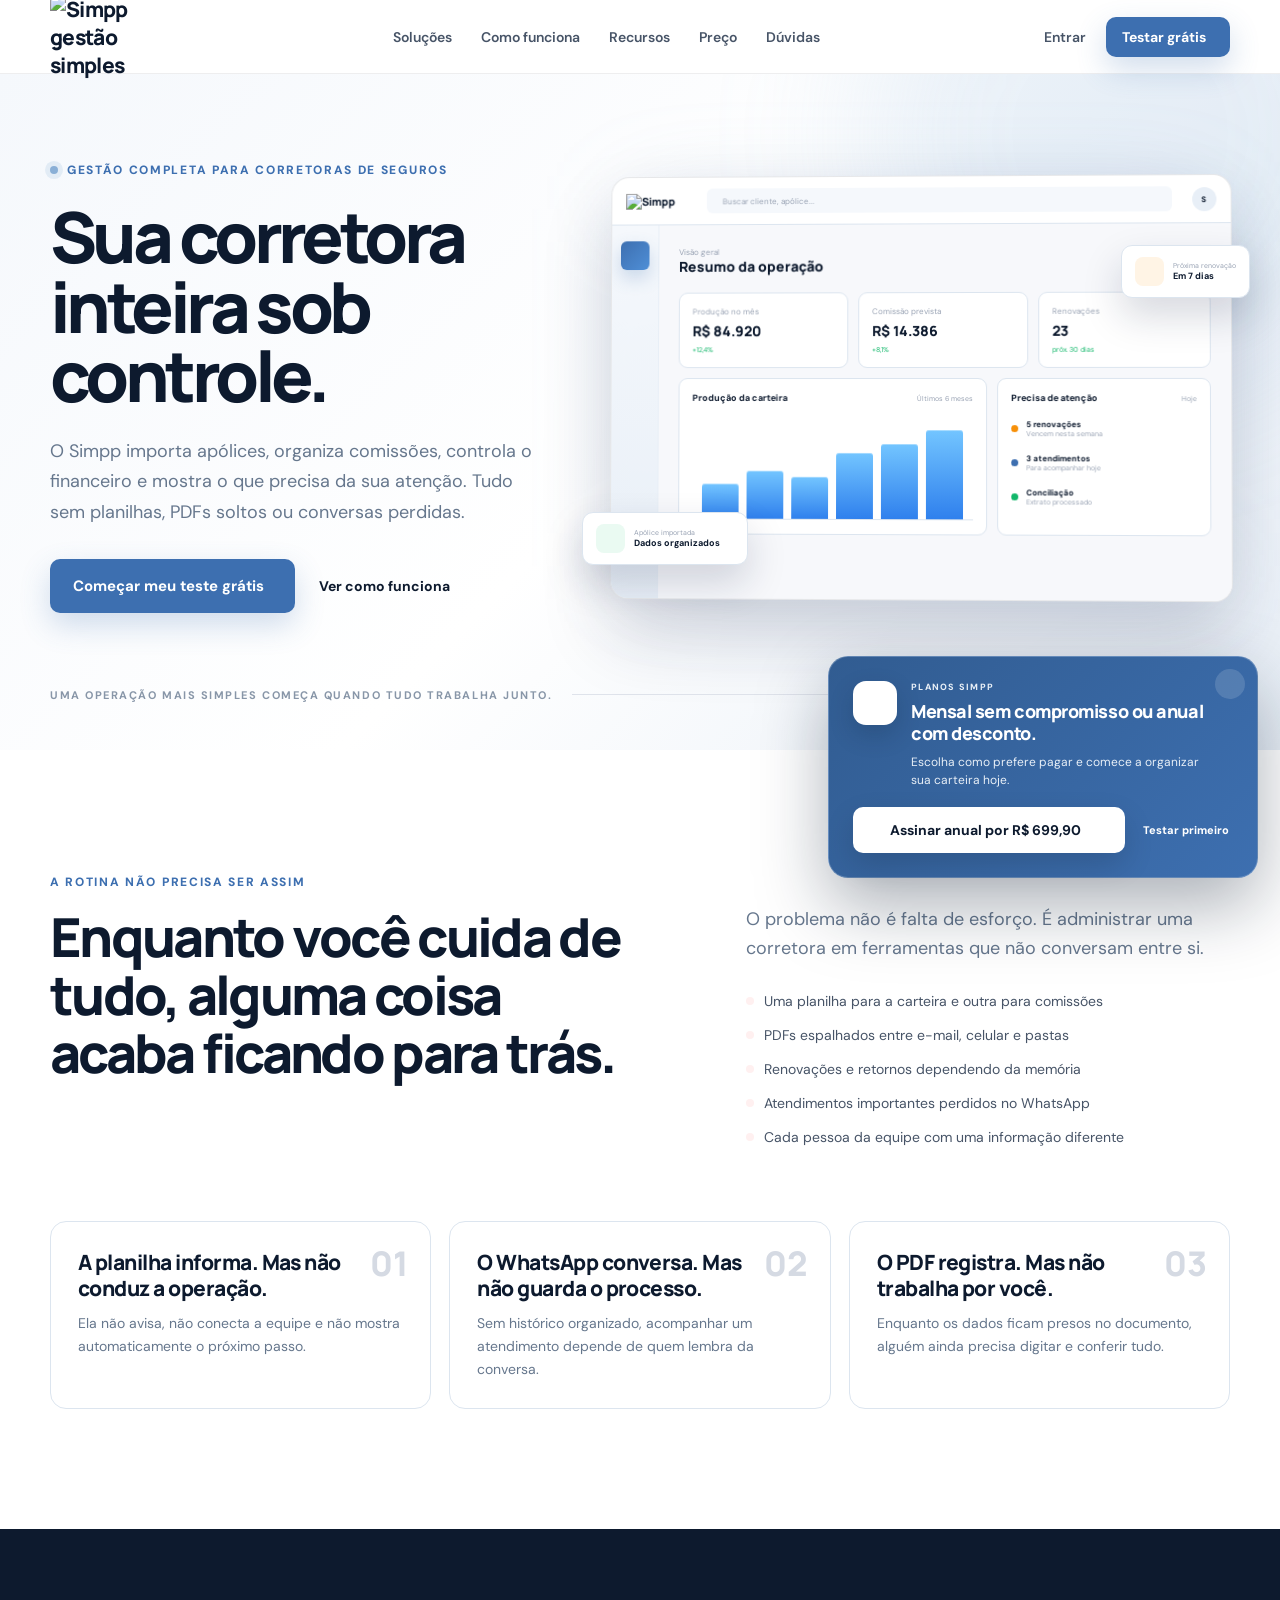
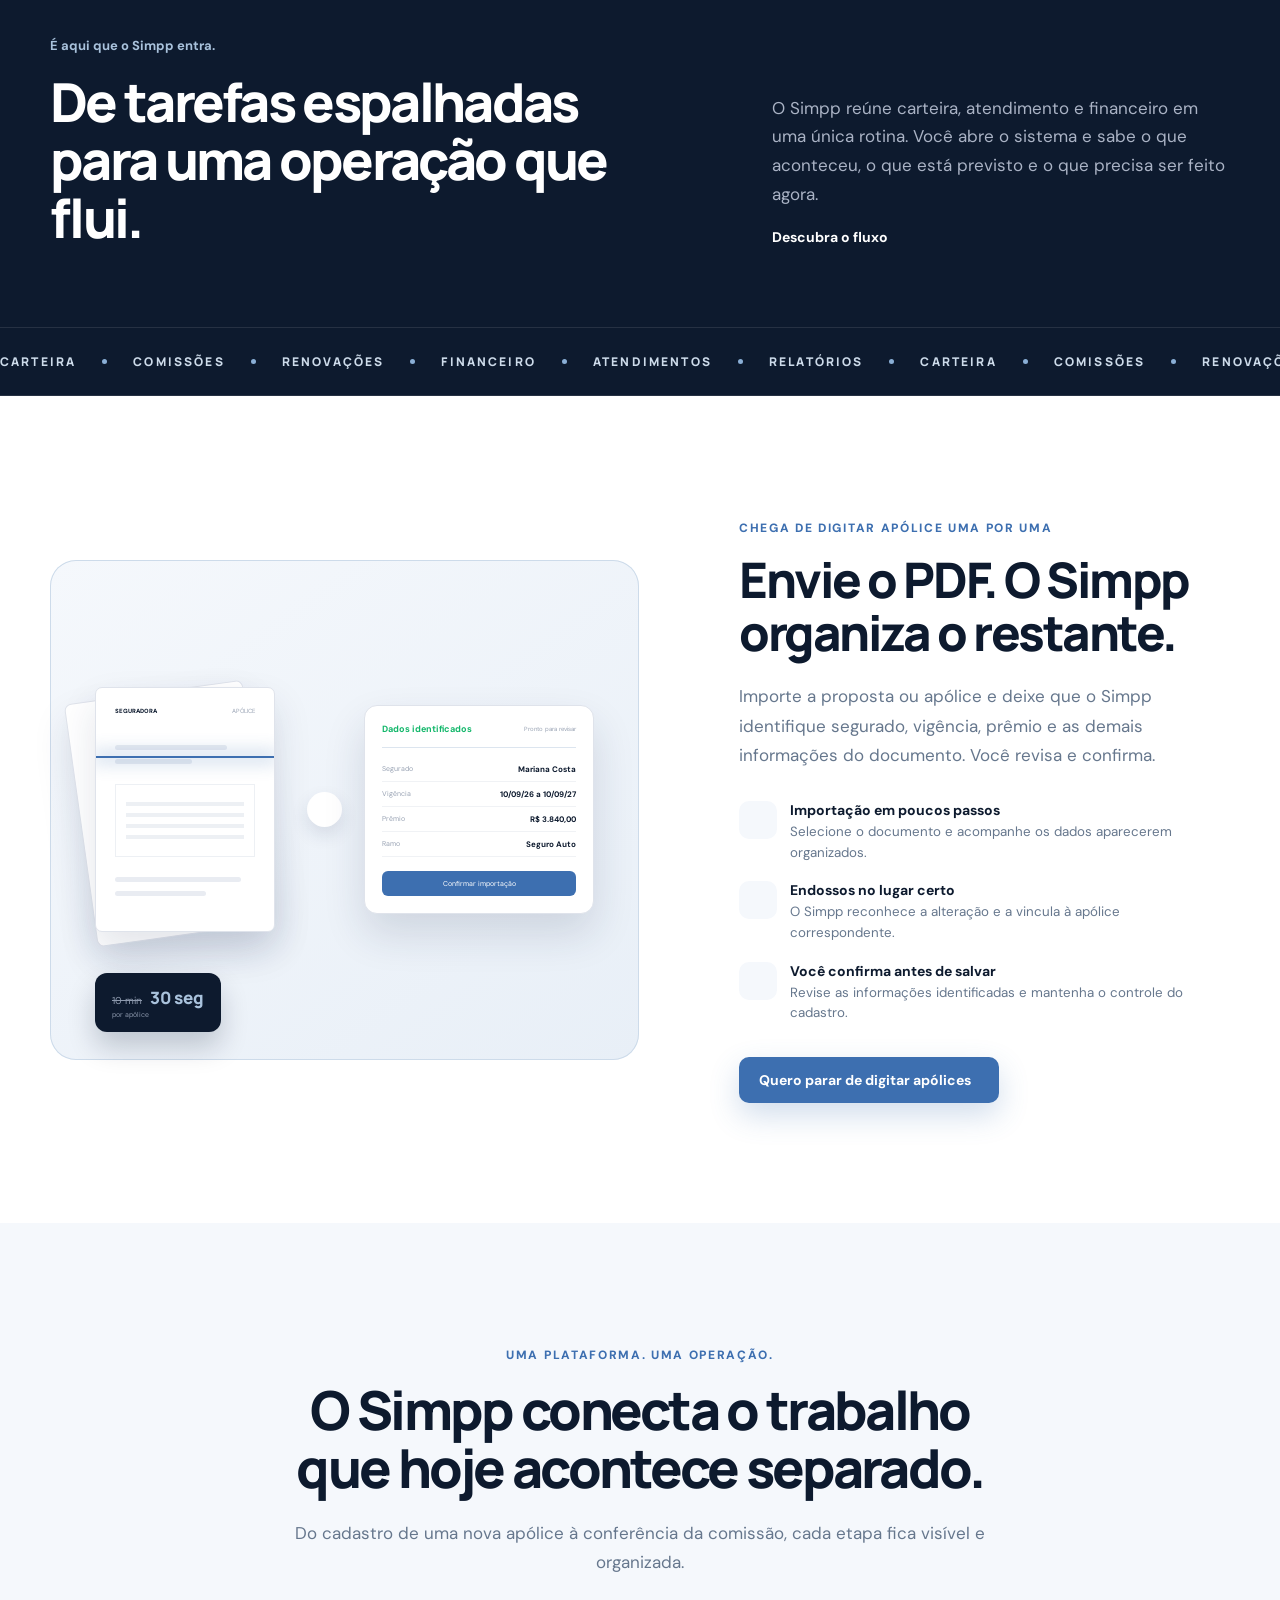
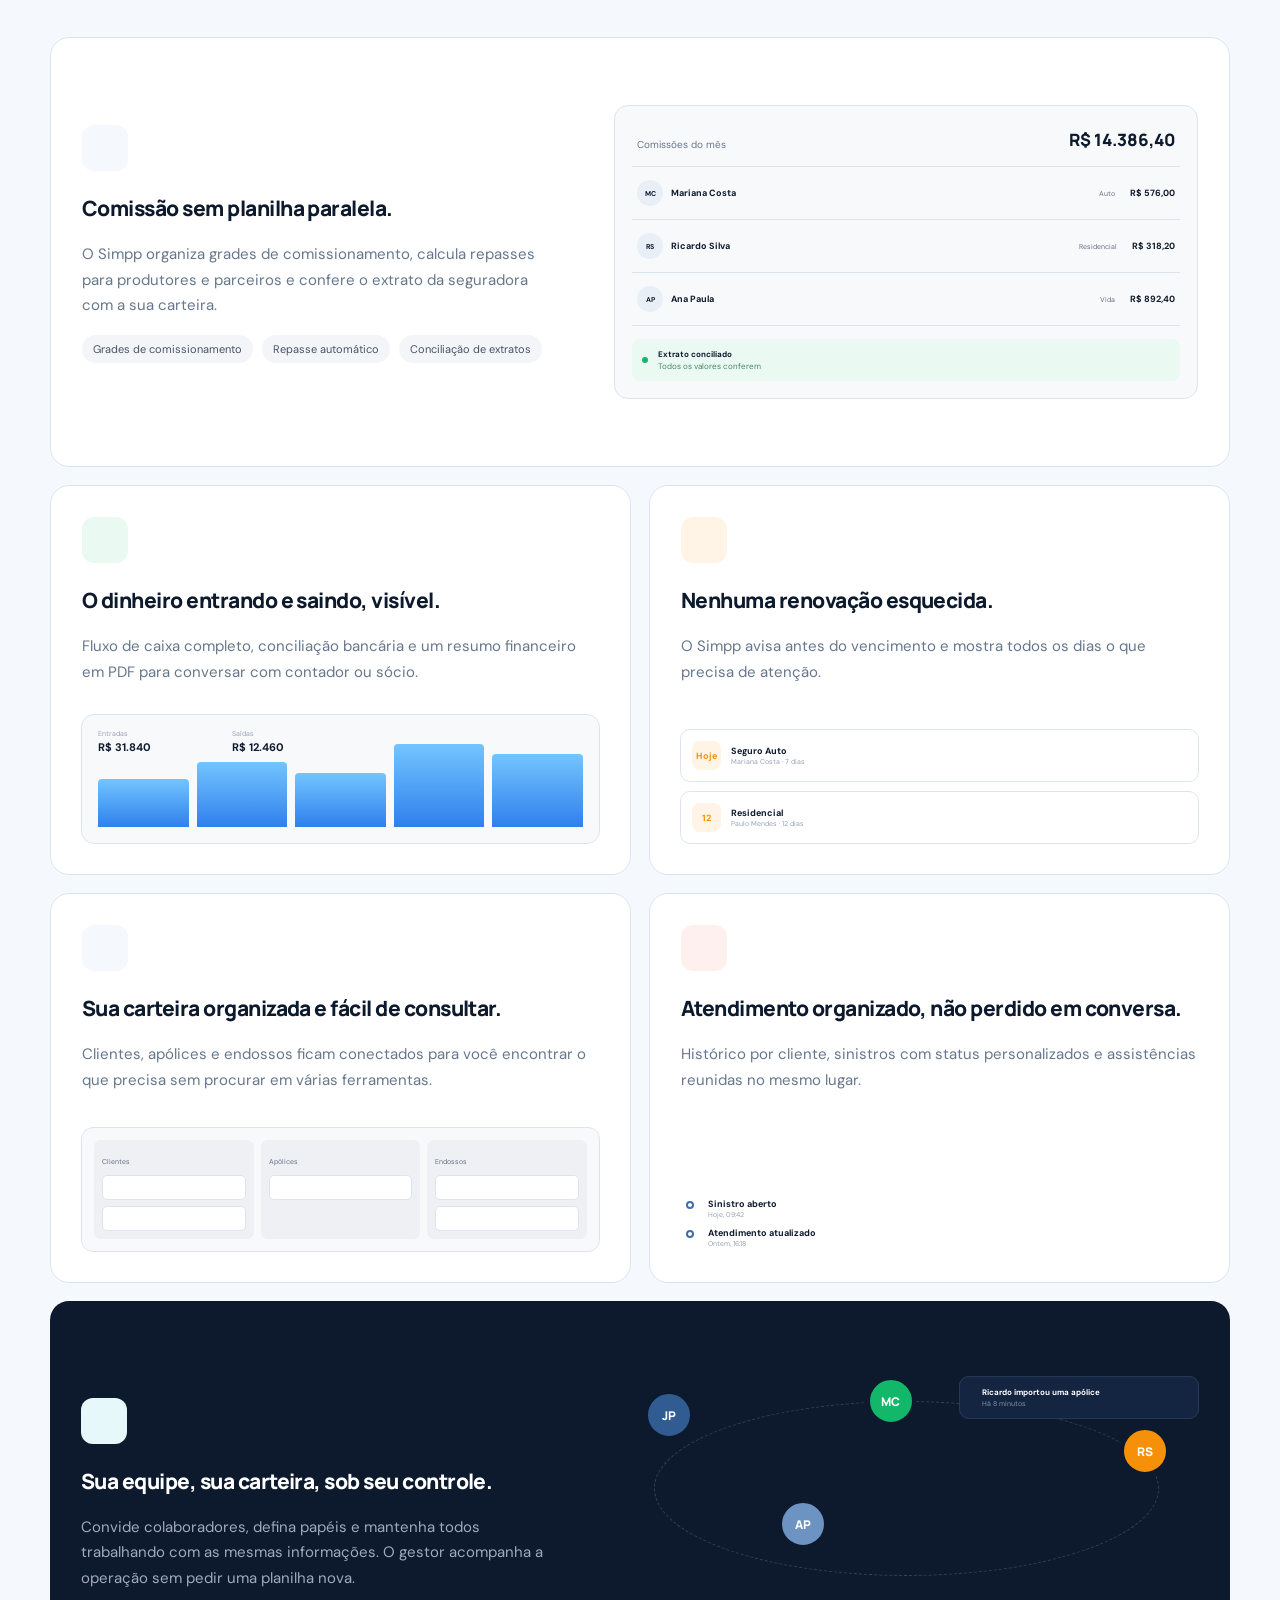
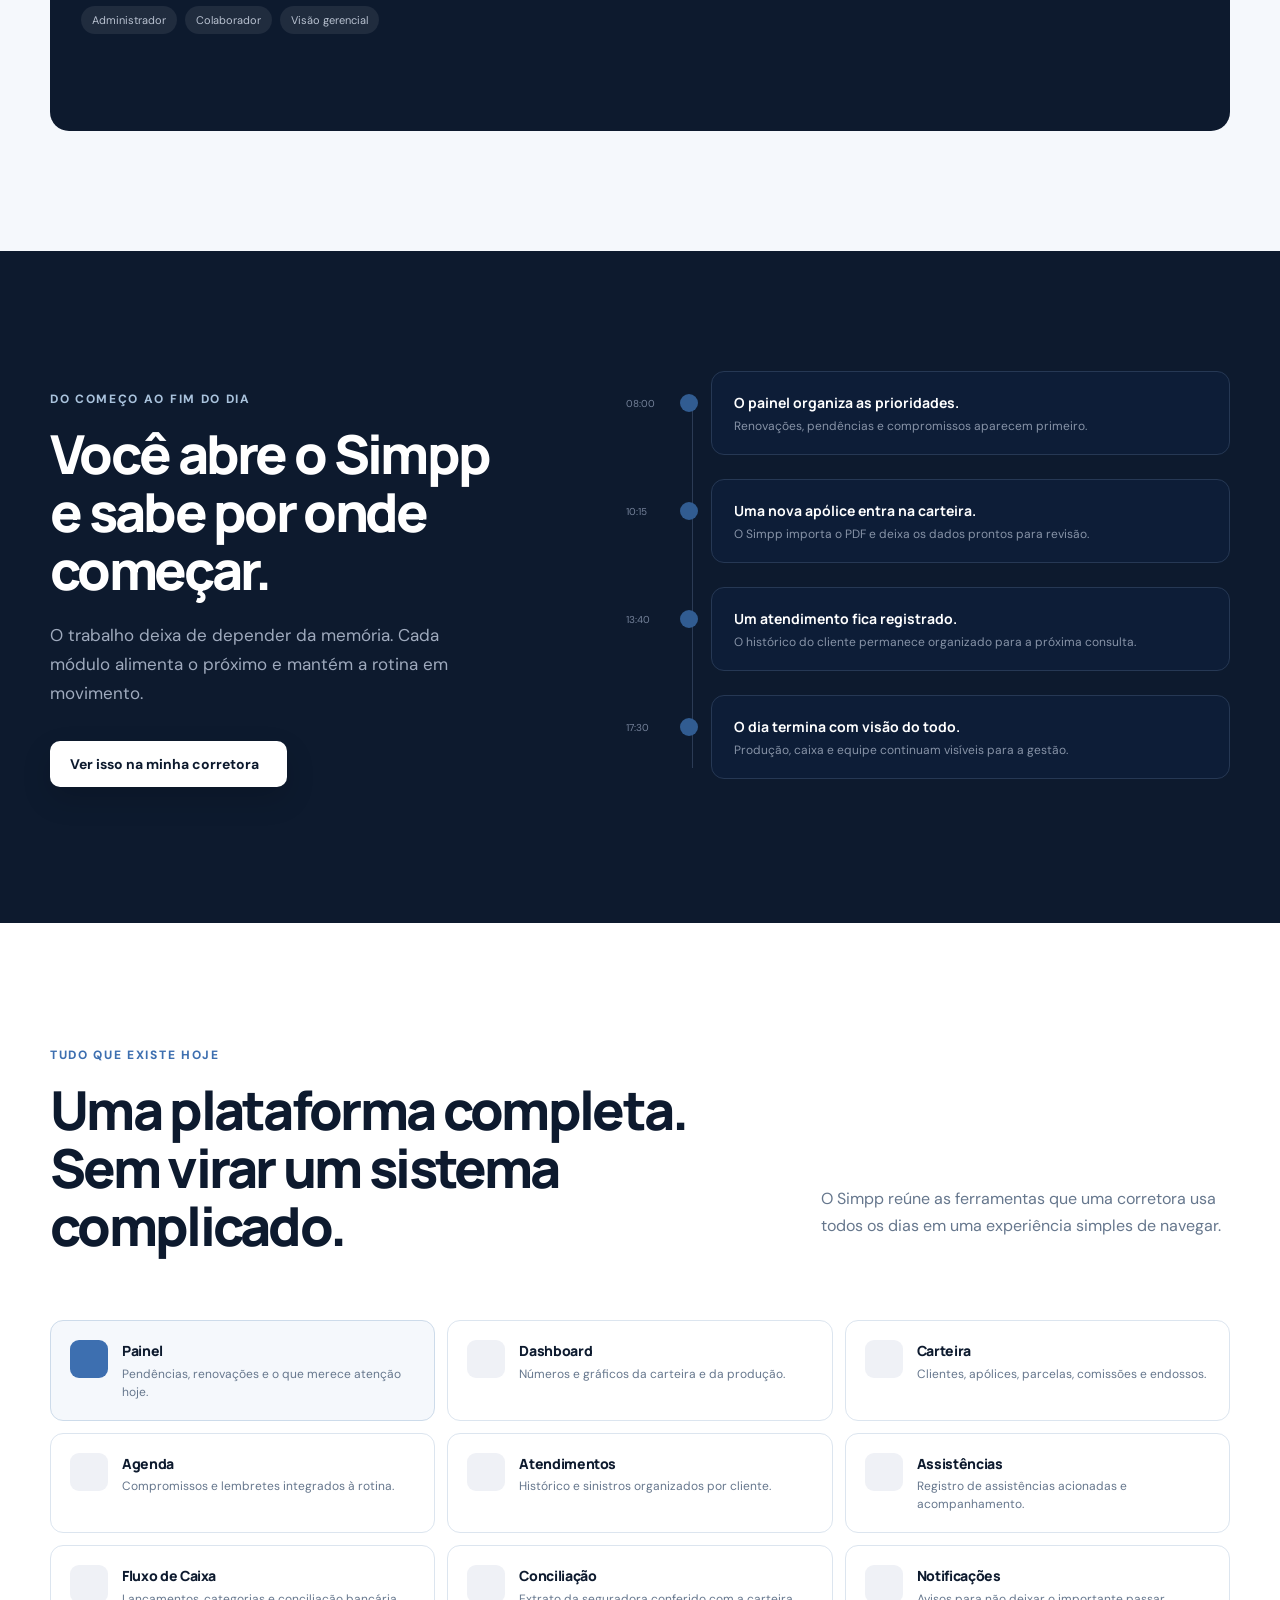
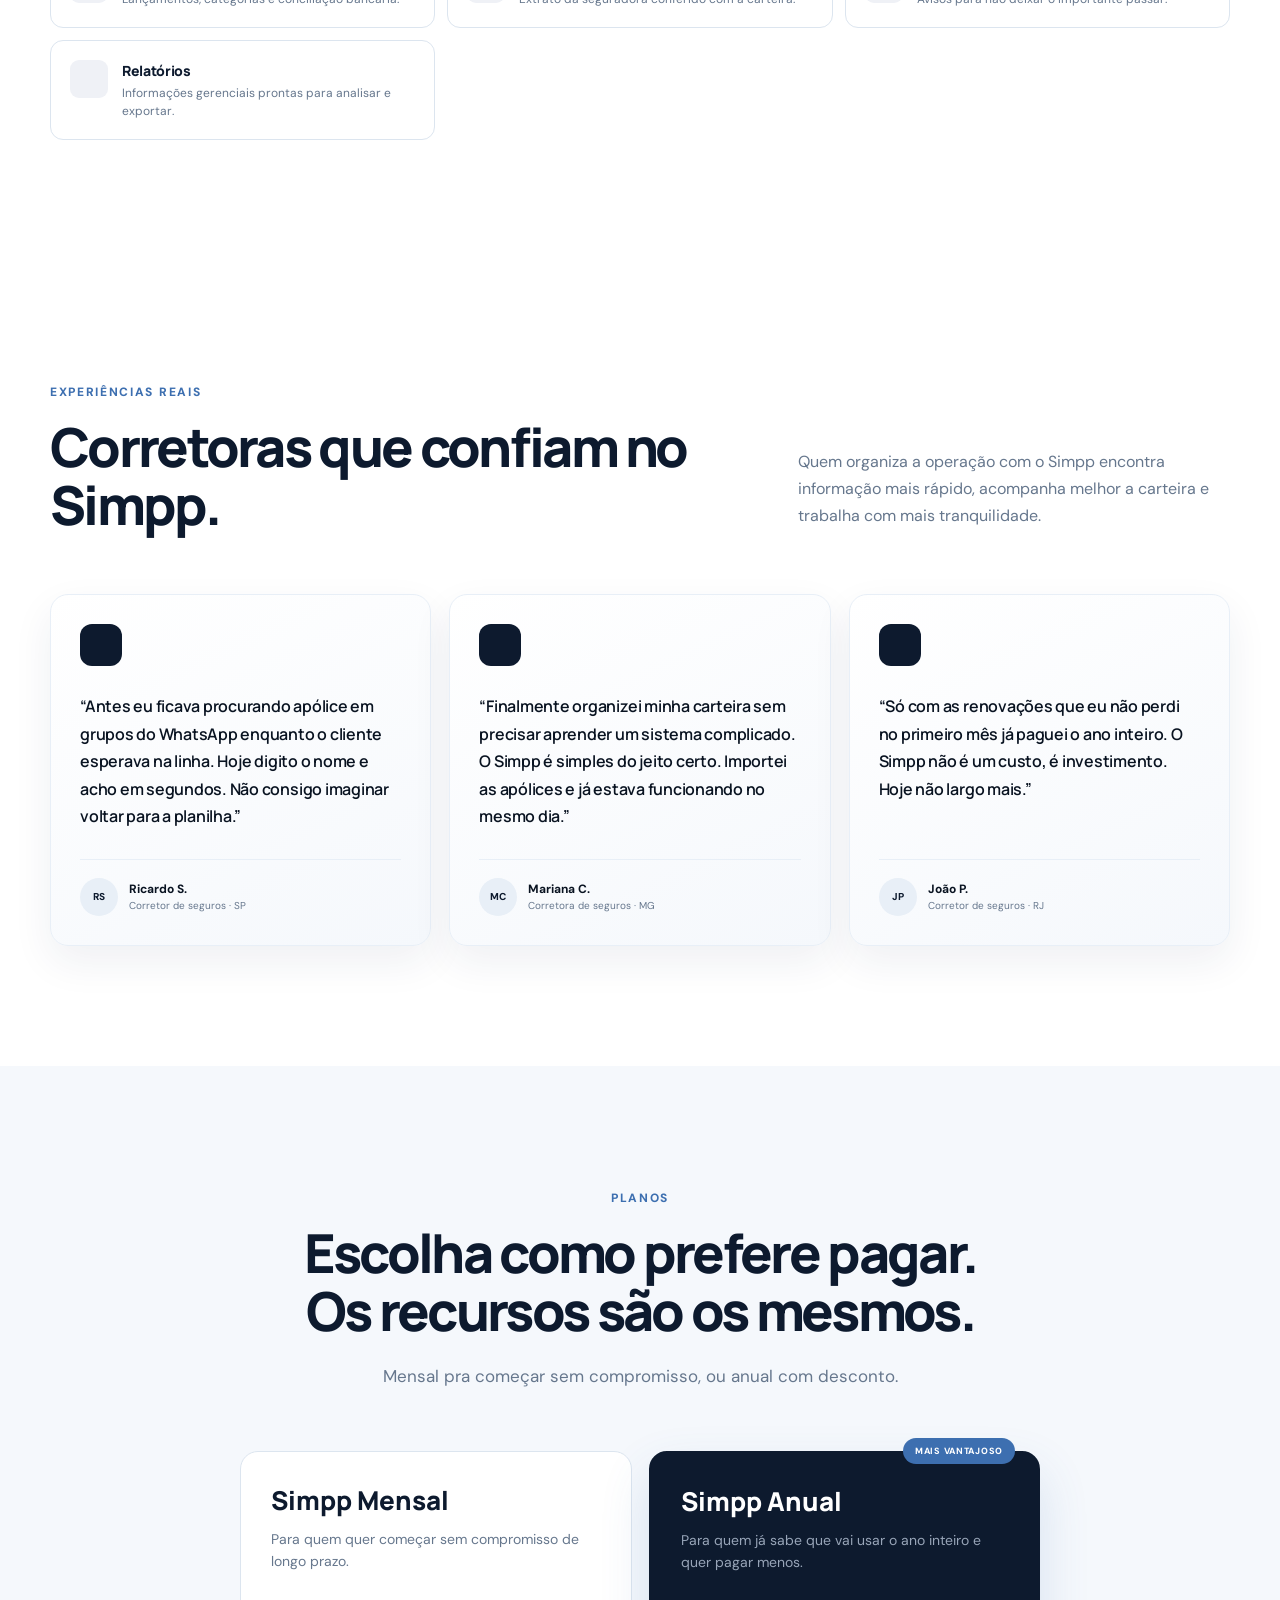
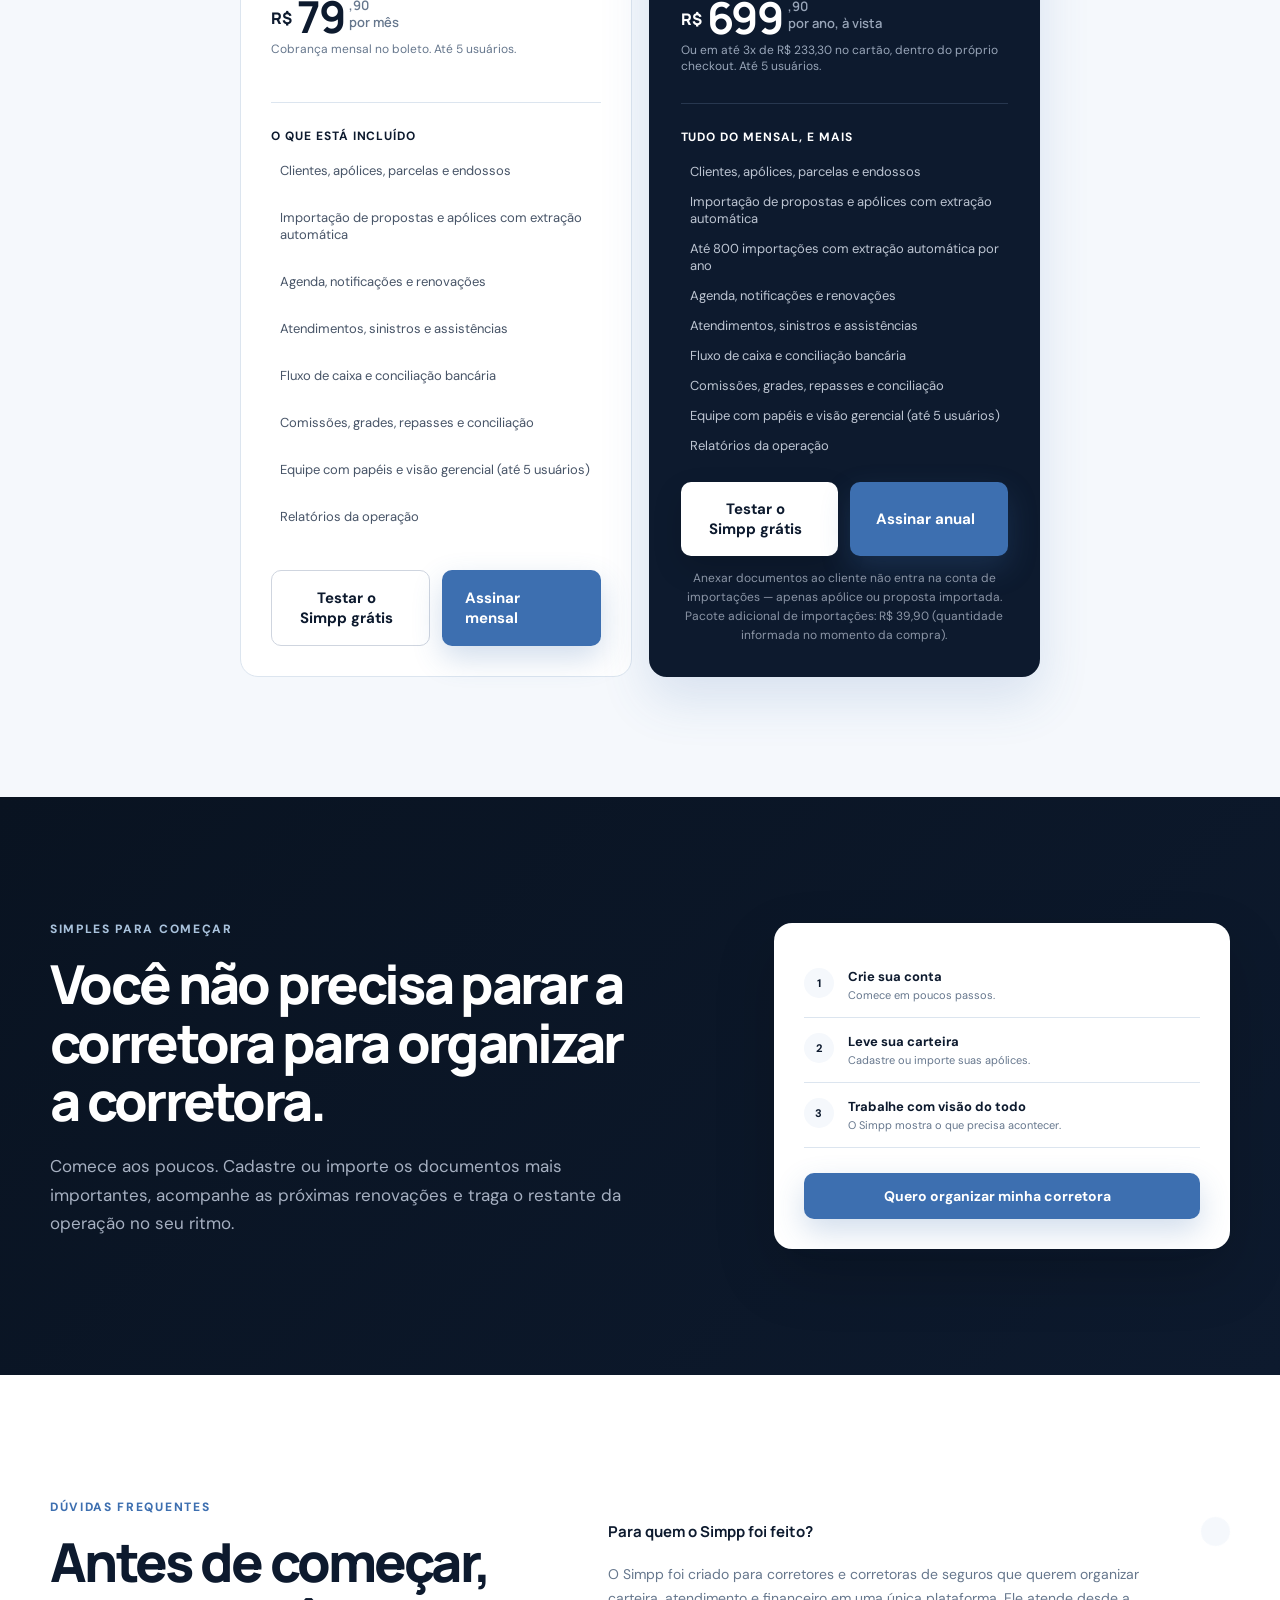
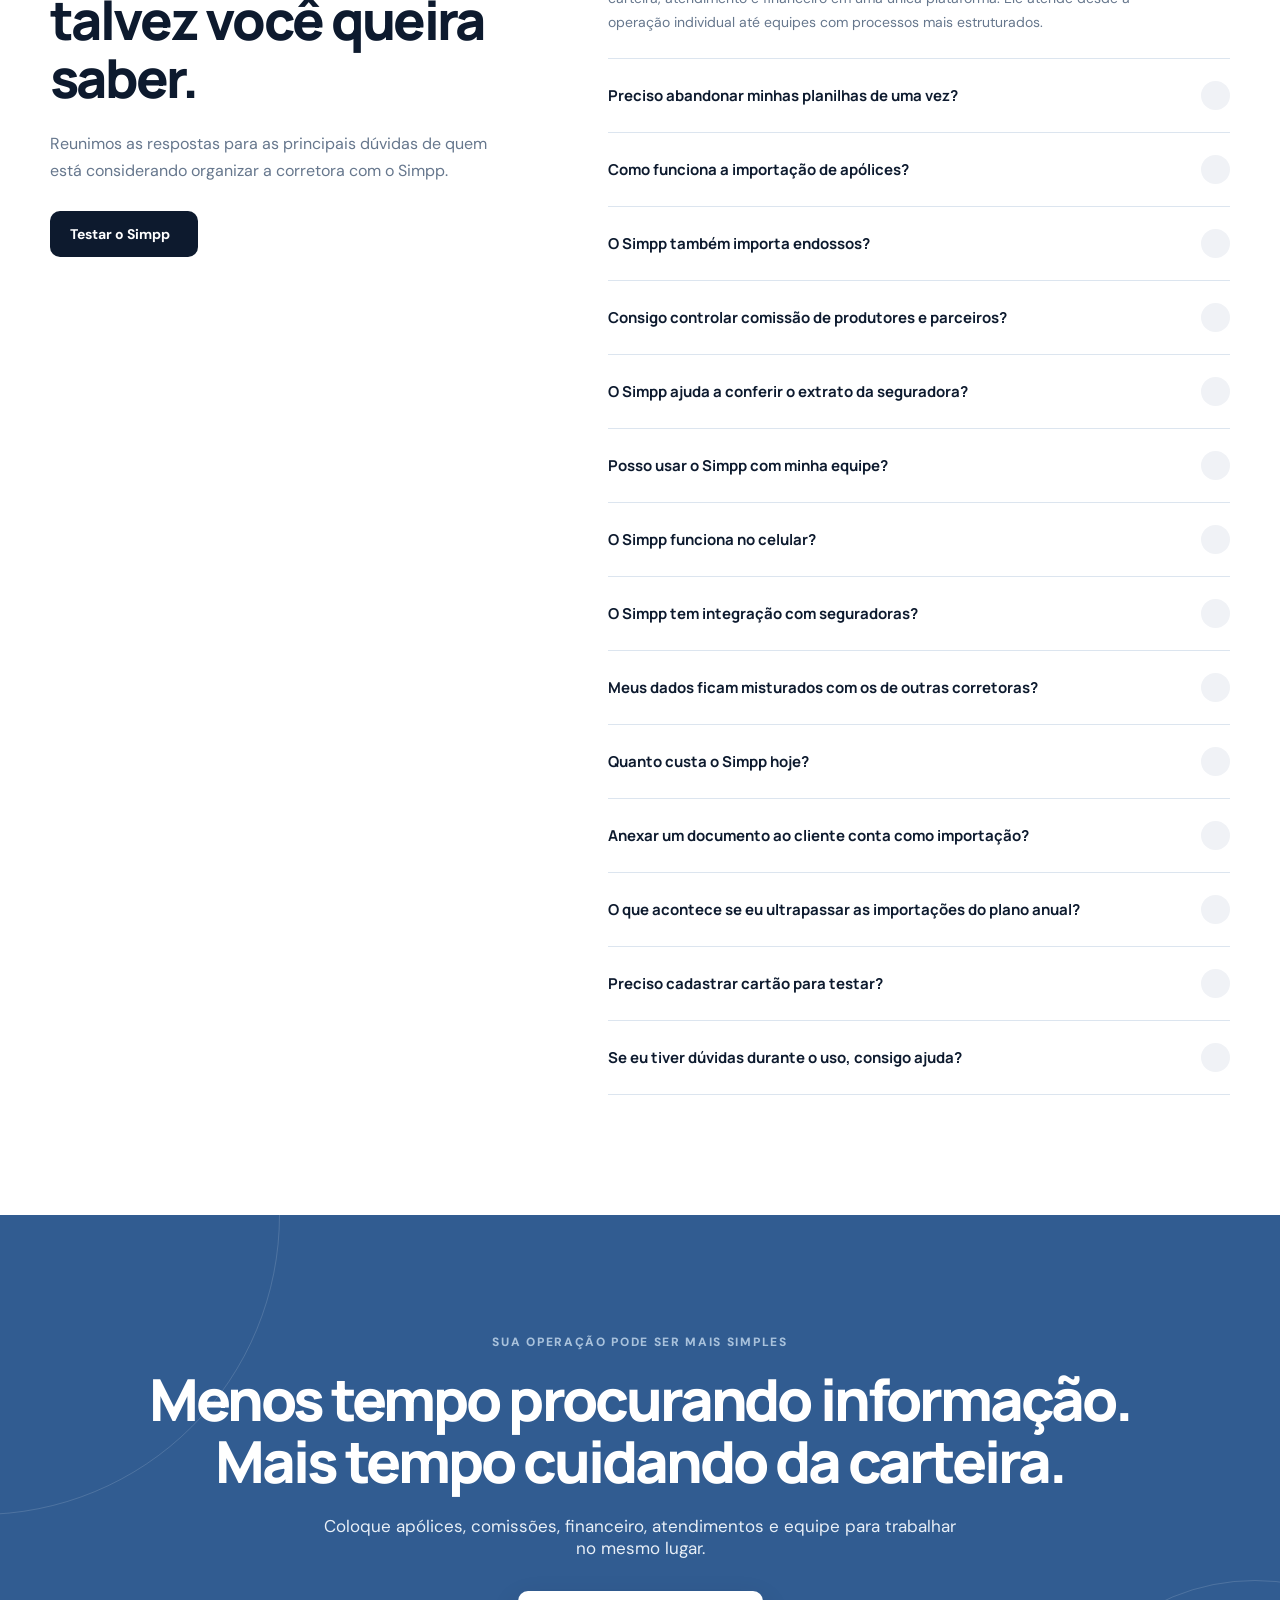
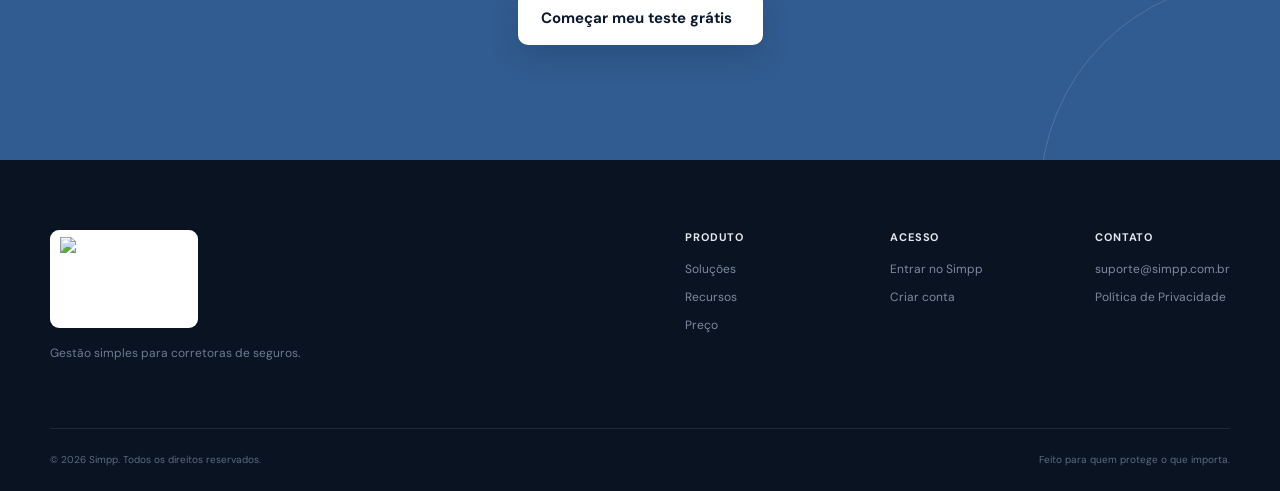
==== commit 8ccce09a: "E-mail de contato da landing: contato@ -> suporte@simpp.com.br Rodapé da home, rodapé da Política de" ====
--- a/index.html
+++ b/index.html
@@ -21,7 +21,7 @@
   <link rel="preconnect" href="https://fonts.gstatic.com" crossorigin>
   <link href="https://fonts.googleapis.com/css2?family=DM+Sans:wght@400;500;600;700&family=Manrope:wght@600;700;800&display=swap" rel="stylesheet">
   <link rel="stylesheet" href="https://cdn.jsdelivr.net/npm/@tabler/icons-webfont@3.19.0/dist/tabler-icons.min.css">
-  <link rel="stylesheet" href="styles.css?v=7">
+  <link rel="stylesheet" href="styles.css?v=9">
   <script>
     // Black Week (25/11 a 01/12/2026): até o fim, a página entra no modo
     // Black Week (classe "bw" no <html>); depois volta sozinha ao normal.
@@ -43,9 +43,9 @@
   <a class="skip-link" href="#conteudo">Ir para o conteúdo</a>
   <div class="bw-bar bw-only" role="region" aria-label="Black Week">
     <div class="container bw-bar-inner">
-      <span class="bw-bar-tag">Black Week</span>
+      <span class="bw-3d bw-bar-tag" data-text="BLACK WEEK">BLACK WEEK</span>
       <span class="bw-bar-text"><strong>20% off no anual</strong> ou <strong>1º mês grátis no mensal</strong> · até 01/12</span>
-      <span class="bw-bar-timer" id="bwTimer" aria-live="off"></span>
+      <span class="bw-timer bw-bar-timer" data-bw-timer aria-label="Tempo restante da Black Week"></span>
       <a class="bw-bar-link" href="#planos">Ver oferta <i class="ti ti-arrow-right"></i></a>
     </div>
   </div>
@@ -236,7 +236,7 @@
           <div class="single-plan-actions">
             <button class="button button-outline button-large" data-open-trial>Testar o Simpp grátis <i class="ti ti-arrow-right"></i></button>
             <a class="button button-primary button-large bw-off" href="https://www.asaas.com/000/c/y31io8gtssaghz3r" target="_blank" rel="noopener" data-checkout data-checkout-value="79.90">Assinar mensal <i class="ti ti-arrow-up-right"></i></a>
-            <a class="button button-primary button-large bw-only" href="LINK_MENSAL_BLACK_WEEK" target="_blank" rel="noopener" data-checkout data-checkout-value="79.90">Assinar com 1º mês grátis <i class="ti ti-arrow-up-right"></i></a>
+            <button class="button button-primary button-large bw-only" type="button" data-open-bw-mensal>Assinar com 1º mês grátis <i class="ti ti-arrow-right"></i></button>
           </div>
         </article>
         <article class="plan-card featured dark reveal">
@@ -308,11 +308,11 @@
   </main>
 
   <footer class="footer">
-    <div class="container footer-top"><div><a class="brand brand-light" href="#top"><img class="brand-logo" src="simpp-logo.svg" alt="Simpp gestão simples"></a><p>Gestão simples para corretoras de seguros.</p></div><div class="footer-links"><div><strong>Produto</strong><a href="#solucoes">Soluções</a><a href="#recursos">Recursos</a><a href="#planos">Preço</a></div><div><strong>Acesso</strong><a href="https://crm.simpp.com.br/login.html">Entrar no Simpp</a><button data-open-trial>Criar conta</button></div><div><strong>Contato</strong><a href="mailto:contato@simpp.com.br">contato@simpp.com.br</a><a href="privacidade.html">Política de Privacidade</a></div></div></div>
+    <div class="container footer-top"><div><a class="brand brand-light" href="#top"><img class="brand-logo" src="simpp-logo.svg" alt="Simpp gestão simples"></a><p>Gestão simples para corretoras de seguros.</p></div><div class="footer-links"><div><strong>Produto</strong><a href="#solucoes">Soluções</a><a href="#recursos">Recursos</a><a href="#planos">Preço</a></div><div><strong>Acesso</strong><a href="https://crm.simpp.com.br/login.html">Entrar no Simpp</a><button data-open-trial>Criar conta</button></div><div><strong>Contato</strong><a href="mailto:suporte@simpp.com.br">suporte@simpp.com.br</a><a href="privacidade.html">Política de Privacidade</a></div></div></div>
     <div class="container footer-bottom"><span>© 2026 Simpp. Todos os direitos reservados.</span><span>Feito para quem protege o que importa.</span></div>
   </footer>
 
-  <aside class="promotion-popup" id="promotionPopup" aria-label="Oferta promocional" aria-hidden="true">
+  <aside class="promotion-popup bw-off" id="promotionPopup" aria-label="Oferta promocional" aria-hidden="true">
     <button class="promotion-close" type="button" data-close-promotion aria-label="Fechar oferta"><i class="ti ti-x"></i></button>
     <span class="promotion-icon"><i class="ti ti-bolt"></i></span>
     <div class="promotion-copy bw-off"><small>Planos Simpp</small><strong>Mensal sem compromisso ou anual com desconto.</strong><p>Escolha como prefere pagar e comece a organizar sua carteira hoje.</p></div>
@@ -335,7 +335,59 @@
     </div>
   </div>
 
+  <!-- Black Week: pop-up central ao entrar no site (uma vez por visita). -->
+  <div class="modal-overlay bw-pop-overlay bw-only" id="bwPopup" aria-hidden="true">
+    <div class="bw-pop" role="dialog" aria-modal="true" aria-labelledby="bwPopTitle">
+      <button class="modal-close" type="button" data-close-bw-popup aria-label="Fechar"><i class="ti ti-x"></i></button>
+      <span class="bw-pop-kicker">Só até 01/12</span>
+      <h2 class="bw-3d bw-pop-title" id="bwPopTitle" data-text="BLACK WEEK">BLACK WEEK</h2>
+      <p class="bw-pop-sub">O melhor preço do ano pra organizar sua corretora no Simpp.</p>
+      <div class="bw-timer bw-pop-timer" data-bw-timer aria-label="Tempo restante da Black Week"></div>
+      <div class="bw-pop-offers">
+        <a class="bw-pop-offer bw-pop-offer-main" href="https://www.asaas.com/000/c/fy54js9gvfneb6b1" target="_blank" rel="noopener" data-checkout data-checkout-value="559.92">
+          <span class="bw-pop-badge">20% off</span>
+          <strong>Plano anual</strong>
+          <span class="bw-pop-price"><s>R$ 699,90</s> R$ 559,92</span>
+          <small>ou em até 3x de R$ 186,64 no cartão</small>
+          <span class="bw-pop-cta">Assinar com 20% off <i class="ti ti-arrow-up-right"></i></span>
+        </a>
+        <button class="bw-pop-offer" type="button" data-open-bw-mensal>
+          <span class="bw-pop-badge">Grátis</span>
+          <strong>Plano mensal</strong>
+          <span class="bw-pop-price">1º mês grátis</span>
+          <small>depois R$ 79,90/mês</small>
+          <span class="bw-pop-cta">Quero o 1º mês grátis <i class="ti ti-arrow-right"></i></span>
+        </button>
+      </div>
+      <button class="bw-pop-secondary" type="button" data-bw-popup-trial>Prefiro testar 7 dias grátis primeiro</button>
+    </div>
+  </div>
+
+  <!-- Black Week: pedido do mensal com 1º mês grátis (vai por e-mail pro suporte do Simpp). -->
+  <div class="modal-overlay" id="bwMensalModal" aria-hidden="true">
+    <div class="modal" role="dialog" aria-modal="true" aria-labelledby="bwMensalTitle">
+      <button class="modal-close" type="button" data-close-bw-mensal aria-label="Fechar"><i class="ti ti-x"></i></button>
+      <form id="bwMensalForm" novalidate>
+        <span class="modal-kicker">Black Week · até 01/12</span>
+        <h2 id="bwMensalTitle">Plano mensal com 1º mês grátis</h2>
+        <p>Preencha os dados para assinar. Nossa equipe cria sua assinatura em até 1 dia útil e as faturas chegam no seu e-mail: o 1º mês é grátis e, a partir do 2º, R$ 79,90/mês.</p>
+        <div class="form-grid bw-form-grid">
+          <label class="bw-span">Nome ou razão social<input type="text" name="nome" autocomplete="name" maxlength="120" required></label>
+          <label>CPF ou CNPJ<input type="text" name="documento" inputmode="numeric" maxlength="18" placeholder="000.000.000-00" required></label>
+          <label>Telefone / WhatsApp<input type="tel" name="telefone" inputmode="tel" autocomplete="tel" maxlength="20" placeholder="(00) 00000-0000" required></label>
+          <label class="bw-span">E-mail<input type="email" name="email" autocomplete="email" maxlength="160" placeholder="seu@email.com" required></label>
+          <label class="bw-span">Endereço completo<input type="text" name="endereco" autocomplete="street-address" maxlength="300" placeholder="Rua, número, bairro, cidade/UF e CEP" required></label>
+          <input class="bw-hp" type="text" name="site" tabindex="-1" autocomplete="off" aria-hidden="true">
+        </div>
+        <button class="button button-primary button-block" type="submit" id="bwMensalEnviar">Assinar com 1º mês grátis <i class="ti ti-arrow-right"></i></button>
+        <div class="form-error" id="bwMensalErro" role="alert"></div>
+        <small class="modal-legal"><i class="ti ti-lock"></i> Seus dados são usados só para criar sua assinatura. <a href="privacidade.html" target="_blank" rel="noopener">Política de Privacidade</a></small>
+      </form>
+      <div class="modal-success" id="bwMensalOk"><span><i class="ti ti-circle-check"></i></span><h2>Assinatura solicitada!</h2><p>Recebemos seus dados. Em até 1 dia útil nossa equipe cria sua assinatura e você recebe o acesso e as faturas no seu e-mail.</p><button class="button button-primary button-block" type="button" data-close-bw-mensal>Fechar</button></div>
+    </div>
+  </div>
+
   <script src="https://cdn.jsdelivr.net/npm/@supabase/supabase-js@2"></script>
-  <script src="script.js?v=6"></script>
+  <script src="script.js?v=8"></script>
 </body>
 </html>
--- a/styles.css
+++ b/styles.css
@@ -370,3 +370,374 @@
    da campanha (script no <head>). .bw-only só aparece nela; .bw-off some nela. */
 html:not(.bw) .bw-only{display:none!important}
 html.bw .bw-off{display:none!important}
+
+/* Black Week — tema */
+html.bw{
+  color-scheme:dark;
+  --ink:#F1F5FA;
+  --muted:#ABB8CA;
+  --brand-muted:#A2B0C3;
+  --line:#29374A;
+  --surface:#101824;
+  --soft:#0A0F1A;
+  --shadow:0 12px 30px rgba(0,0,0,.16);
+  --bw-accent:var(--blue-300);
+  background:#05080F;
+  scroll-padding-top:96px;
+}
+.bw-bar{background:#05080F;color:#E0E8F2;border-bottom:1px solid #29374A}
+.bw-bar-inner{display:flex;align-items:center;justify-content:space-between;gap:16px;min-height:52px;padding-block:8px;font-size:12px;line-height:1.5}
+.bw-bar-tag{flex:none;background:#15273E;border:1px solid #315C91;color:#A9C2DC;border-radius:6px;padding:5px 10px;font:800 11px/1.4 Manrope,sans-serif;letter-spacing:.09em;text-transform:uppercase;white-space:nowrap}
+.bw-bar-text{flex:1;color:#ABB8CA}
+.bw-bar-text strong{color:#E0E8F2;font-weight:600}
+.bw-bar-timer{flex:none;color:#E0E8F2;font-size:12px;font-weight:600;font-variant-numeric:tabular-nums;white-space:nowrap}
+.bw-bar-link{display:inline-flex;align-items:center;justify-content:center;gap:6px;min-height:36px;color:#A9C2DC;font-size:12px;font-weight:700;text-decoration:underline;text-underline-offset:4px;white-space:nowrap}
+.bw-bar-link:hover{color:#fff}
+.plan-price-old{color:#ABB8CA;font-size:12px;line-height:1.5;margin-top:24px}
+.plan-price-old s{text-decoration-thickness:1px;text-decoration-color:#8293AA;margin-inline:3px}
+html.bw body{background:#05080F;color:var(--ink)}
+html.bw .site-header{background:rgba(5,8,15,.94);border-bottom-color:var(--line)}
+html.bw .site-header.scrolled{box-shadow:0 6px 20px rgba(0,0,0,.16)}
+html.bw .site-header nav a,html.bw .login-link{color:#C0CCDC}
+html.bw .site-header nav a:hover,html.bw .login-link:hover{color:#fff}
+html.bw .brand{color:var(--ink)}
+html.bw .site-header .brand,html.bw .modal-brand{background:#fff;border-radius:8px;padding:5px 9px}
+html.bw .brand-name{color:var(--ink)}
+html.bw .brand-copy small{color:var(--bw-accent)}
+html.bw .section-kicker,html.bw .section-kicker.light,html.bw .eyebrow,html.bw .modal-kicker{color:var(--bw-accent)}
+html.bw .hero{background:linear-gradient(135deg,#05080F,#0D1726)}
+html.bw .hero:before{background:rgba(61,111,176,.08)}
+html.bw .stage-glow{background:rgba(61,111,176,.12)}
+html.bw .hero-foot,html.bw .trust-row{color:var(--muted)}
+html.bw .hero-foot div{background:var(--line)}
+html.bw .text-link{color:#E0E8F2}
+html.bw .button-primary{background:var(--blue);color:#fff;box-shadow:none}
+html.bw .button-primary:hover{background:var(--blue-hover);box-shadow:none}
+html.bw .button-dark{background:var(--blue);color:#fff}
+html.bw .button-dark:hover{background:var(--blue-hover)}
+html.bw .button-light{background:#E8EFF7;color:var(--blue-950);box-shadow:none}
+html.bw .button-light:hover{background:#fff}
+html.bw .button-outline{background:transparent;border-color:#7389A4;color:var(--ink)}
+html.bw .button-outline:hover{background:#1A2A40;border-color:var(--bw-accent)}
+html.bw :is(a,button,summary,input,select):focus-visible{outline:2px solid var(--blue-300);outline-offset:4px}
+html.bw .skip-link{background:var(--surface);color:var(--ink)}
+html.bw .problem,html.bw .faq,html.bw .testimonials{background:#05080F}
+html.bw .outcomes,html.bw .plans{background:#0A0F1A}
+html.bw .manifesto,html.bw .day-section{background:#0B1320}
+html.bw .objection{background:linear-gradient(135deg,#080E18,#101C2D)}
+html.bw .final-cta{background:#12243B;border-block:1px solid #293F5C}
+html.bw .footer{background:#05080F}
+html.bw .pain-card,html.bw .outcome-card,html.bw .module,html.bw .plans-foot,html.bw .steps-card{background:var(--surface);border-color:var(--line);color:var(--ink);box-shadow:none}
+html.bw .pain-card:hover{box-shadow:var(--shadow);border-color:#536F91}
+html.bw .pain-card>span{color:#7D91AD}
+html.bw .problem-copy li{color:#C0CCDC}
+html.bw .problem-copy li i{background:#192A40;color:var(--bw-accent)}
+html.bw .pain-card>i{color:var(--bw-accent)}
+html.bw .manifesto-copy p,html.bw .day-copy p,html.bw .objection-copy p,html.bw .team-card p{color:var(--muted)}
+html.bw .manifesto-title>span,html.bw .marquee span{color:var(--bw-accent)}
+html.bw .import-visual{background:linear-gradient(145deg,#101B2C,#152238);box-shadow:inset 0 0 0 1px var(--line)}
+html.bw .scan-line{box-shadow:none}
+html.bw .time-badge{background:#080E18;border:1px solid var(--line);box-shadow:none}
+html.bw .time-badge del,html.bw .time-badge span{color:var(--muted)}
+html.bw .feature-list>div>i,html.bw .icon-box,html.bw .module>span,html.bw .steps-card li>span{background:#1A2A40;color:var(--bw-accent)}
+html.bw .outcome-copy>ul li,html.bw .team-pills span{background:#1A2A40;color:#C0CCDC}
+html.bw .commission-ui,html.bw .mini-cash,html.bw .pipeline{background:#0B1320;border-color:var(--line)}
+html.bw .commission-row b,html.bw .renew-list b{background:#1A2A40;color:var(--bw-accent)}
+html.bw .commission-row em,html.bw .pipeline span,html.bw .mini-cash>div span,html.bw .renew-list small,html.bw .timeline-mini small{color:var(--muted)}
+html.bw .reconcile{background:#172C34}
+html.bw .reconcile small{color:#B1CDD0}
+html.bw .mini-cash>i{background:linear-gradient(var(--blue-400),var(--blue-700))}
+html.bw .pipeline>div{background:#172438}
+html.bw .pipeline i{background:#22354D}
+html.bw .av{border-color:var(--surface)}
+html.bw .a2{background:var(--blue-800)}
+html.bw .a3{background:var(--blue-600)}
+html.bw .activity,html.bw .day-flow li>div{background:#101E30;border-color:var(--line)}
+html.bw .activity small,html.bw .day-flow p,html.bw .day-flow li>span{color:var(--muted)}
+html.bw .module.highlight{background:#14233A;border-color:#405C7F}
+html.bw .module.highlight>span{background:var(--blue);color:#fff}
+html.bw .module:hover{border-color:var(--blue-400)}
+html.bw .testimonial-card{background:linear-gradient(155deg,#101824,#121F30);border-color:var(--line);box-shadow:none}
+html.bw .testimonial-card>p,html.bw .testimonial-person strong{color:var(--ink)}
+html.bw .testimonial-person{border-color:var(--line)}
+html.bw .testimonial-person>span,html.bw .quote-mark{background:#223954;color:#E8EFF7}
+html.bw .testimonial-mobile-hint{color:var(--bw-accent)}
+html.bw .plan-card{background:#101824;border-color:var(--line);color:var(--ink)}
+html.bw .plan-card.featured.dark{background:linear-gradient(155deg,#152740,#0D1829);border:2px solid var(--blue);box-shadow:0 0 0 4px rgba(61,111,176,.08)}
+html.bw .popular{background:#1C304B;border:1px solid #536F91;color:#D8E6F5;display:inline-flex;align-items:center;gap:5px;line-height:1.4}
+html.bw .featured .popular{background:var(--blue);border-color:var(--blue);color:#fff}
+html.bw .plan-top p,html.bw .dark .plan-top p,html.bw .plan-card li,html.bw .dark li{color:#C0CCDC}
+html.bw .plan-card li i{color:var(--blue-300)}
+html.bw .plan-rule,html.bw .dark .plan-rule{background:var(--line)}
+html.bw .plan-price{min-height:70px;align-items:center;flex-wrap:wrap;gap:6px}
+html.bw .plan-price>strong{font-size:clamp(48px,4.4vw,60px);line-height:1;white-space:nowrap}
+html.bw .plan-price>sup{margin-bottom:0;align-self:flex-start;padding-top:9px}
+html.bw .plan-price>span,html.bw .dark .plan-price>span{color:#C0CCDC;margin-bottom:0;line-height:1.5}
+html.bw .plan-card:not(.dark) .plan-price.bw-only{gap:12px;margin-top:48px}
+html.bw .plan-card:not(.dark) .plan-price.bw-only>strong{font-size:clamp(40px,3.8vw,50px);letter-spacing:-.05em}
+html.bw .plan-price-old+.plan-price{margin-top:6px}
+html.bw .plan-price-note,html.bw .dark .plan-price-note,html.bw .plan-note{color:var(--muted)}
+html.bw .plan-price-note{min-height:58px;line-height:1.6}
+html.bw .plan-card .single-plan-actions{grid-template-columns:1fr;gap:10px}
+html.bw .plan-card .single-plan-actions .button{min-height:50px;white-space:normal;text-align:center}
+html.bw .text-button,html.bw .modal-checkout{color:var(--bw-accent)}
+html.bw .faq-list summary i,html.bw .faq-list details[open] summary i{background:#1A2A40;color:var(--bw-accent)}
+html.bw .final-inner>p,html.bw .final-trust{color:#C0CCDC}
+html.bw .footer-top>div:first-child p,html.bw .footer-links a,html.bw .footer-links button,html.bw .footer-bottom{color:var(--muted)}
+html.bw .footer-links a:hover,html.bw .footer-links button:hover{color:#fff}
+html.bw .footer-bottom{border-color:var(--line)}
+html.bw .modal-overlay{background:rgba(2,5,10,.82)}
+html.bw .modal{background:#101824;border:1px solid var(--line);color:var(--ink);box-shadow:0 16px 40px rgba(0,0,0,.25)}
+html.bw .modal-close,html.bw .promotion-close{background:#24354D;color:var(--ink)}
+html.bw .modal-price,html.bw .payment-option{background:#142238;border-color:#405C7F}
+html.bw .modal-price strong,html.bw .payment-option-icon{color:var(--blue-300)}
+html.bw .modal-price small,html.bw .field-hint,html.bw .modal-legal{color:var(--muted)}
+html.bw .form-grid label{color:#C0CCDC}
+html.bw .form-grid input,html.bw .form-grid select{background-color:#0A0F1A;border-color:#62758F;color:var(--ink);font-family:inherit;font-size:13px}
+html.bw .form-grid input::placeholder,html.bw .form-grid select:invalid{color:var(--muted);opacity:1}
+html.bw .form-grid input:focus,html.bw .form-grid select:focus{border-color:var(--blue-300);box-shadow:0 0 0 3px rgba(138,175,214,.15)}
+html.bw .form-error{color:#FFB4BA}
+html.bw .modal-success>span{background:#172C34;color:#9EDBC4}
+html.bw .promotion-popup{background:linear-gradient(135deg,#142238,#0A0F1A);border-color:#405C7F;box-shadow:0 12px 32px rgba(0,0,0,.24)}
+html.bw .promotion-icon{background:#223954;color:var(--blue-300);box-shadow:none}
+html.bw .promotion-copy small{color:var(--blue-300)}
+html.bw .promotion-copy p{color:#C0CCDC}
+/* As interfaces ilustrativas preservam sua paleta clara e suas variáveis locais. */
+html.bw .app-shell,html.bw .floating-card,html.bw .paper,html.bw .data-card{
+  color-scheme:light;
+  --ink:#0D1A2E;
+  --muted:#66778D;
+  --line:#DCE5EF;
+  --soft:#F5F8FC;
+  color:#0D1A2E;
+  box-shadow:0 12px 28px rgba(0,0,0,.16);
+}
+html.bw .mock-hint{box-shadow:none}
+@media(max-width:820px){
+  html.bw .site-header nav{background:#0A0F1A;border-bottom-color:var(--line)}
+  html.bw .bw-bar-inner{flex-wrap:wrap;gap:6px 16px;justify-content:center;padding-block:10px}
+  html.bw .bw-bar-text{flex-basis:calc(100% - 160px);font-size:11px}
+  html.bw .plan-card:not(.dark) .plan-price.bw-only{margin-top:28px}
+  html.bw .plan-price-note{min-height:0}
+}
+@media(max-width:620px){
+  html.bw{scroll-padding-top:84px}
+  html.bw .bw-bar-inner{display:grid;grid-template-columns:auto 1fr;gap:4px 12px;padding-block:8px}
+  html.bw .bw-bar-tag{grid-column:1;grid-row:1/3;padding:6px 8px;font-size:10px}
+  html.bw .bw-bar-text{display:none}
+  html.bw .bw-bar-timer{grid-column:2;text-align:right;font-size:11px}
+  html.bw .bw-bar-link{grid-column:2;justify-self:end;min-height:32px;font-size:11px}
+  html.bw .site-header .brand{padding:4px 6px;min-width:0}
+  html.bw .plan-price>strong{font-size:54px}
+  html.bw .plan-card:not(.dark) .plan-price.bw-only{gap:10px}
+  html.bw .plan-card:not(.dark) .plan-price.bw-only>strong{font-size:44px}
+  html.bw .popular{right:18px;max-width:calc(100% - 36px);font-size:9px}
+  html.bw .promotion-actions{gap:10px}
+}
+
+/* Campo escondido anti-robô do formulário da Black Week (não remover). */
+.bw-hp{position:absolute!important;left:-9999px!important;width:1px!important;height:1px!important;opacity:0!important;pointer-events:none!important}
+
+/* Black Week — destaque 3D, pop-up e formulário */
+.bw-3d{
+  display:inline-block;
+  color:#F1F7FF;
+  font-family:Manrope,'DM Sans',sans-serif;
+  font-weight:800;
+  line-height:1.08;
+  letter-spacing:-.045em;
+  text-transform:uppercase;
+  text-shadow:
+    0 -1px 0 #fff,
+    1px 1px 0 var(--blue-300),
+    2px 2px 0 var(--blue-400),
+    3px 3px 0 var(--blue),
+    4px 4px 0 var(--blue-600),
+    5px 5px 0 var(--blue-800),
+    6px 6px 0 var(--blue-800),
+    7px 7px 0 var(--blue-900),
+    8px 8px 0 var(--blue-900),
+    10px 12px 15px rgba(0,0,0,.65),
+    0 0 24px rgba(169,194,220,.18);
+}
+.bw-bar{
+  background:radial-gradient(ellipse at 15% 0,rgba(61,111,176,.24),transparent 65%),#05080F;
+  border-bottom-color:#315071;
+  box-shadow:0 4px 18px rgba(0,0,0,.22);
+}
+html.bw .bw-bar-inner{
+  display:flex;
+  flex-wrap:nowrap;
+  justify-content:space-between;
+  min-height:72px;
+  gap:20px;
+  padding-block:12px;
+}
+html.bw .bw-bar-tag.bw-3d{
+  background:none;
+  border:0;
+  border-radius:0;
+  padding:0 8px 6px 0;
+  font-size:28px;
+  line-height:1.08;
+  letter-spacing:-.045em;
+}
+html.bw .bw-bar-text{flex:1;min-width:0;font-size:12px;line-height:1.6}
+.bw-timer{
+  display:flex;
+  align-items:center;
+  justify-content:center;
+  gap:8px;
+  color:#F1F7FF;
+  font-family:'DM Sans',sans-serif;
+  font-variant-numeric:tabular-nums;
+}
+.bw-unit{
+  display:flex;
+  flex-direction:column;
+  align-items:center;
+  justify-content:center;
+  gap:3px;
+  min-width:58px;
+  padding:10px 12px;
+  background:linear-gradient(155deg,#243B58,#101C2D 65%);
+  border:1px solid #405C7F;
+  border-radius:10px;
+  box-shadow:inset 0 1px 0 rgba(169,194,220,.22),inset 0 -3px 0 rgba(0,0,0,.3),0 4px 0 #05080F,0 8px 14px rgba(0,0,0,.2);
+}
+.bw-unit b{font:800 26px/1 Manrope,sans-serif;letter-spacing:.015em}
+.bw-unit small{font-size:10px;line-height:1.2;font-weight:500;color:var(--blue-300)}
+html.bw .bw-bar-timer{gap:5px;flex:none}
+.bw-bar-timer .bw-unit{min-width:35px;padding:6px 7px;gap:2px;border-radius:6px}
+.bw-bar-timer .bw-unit b{font-size:17px}
+.bw-bar-timer .bw-unit small{font-size:9px}
+html.bw .bw-bar-link{
+  min-height:40px;
+  padding:8px 13px;
+  border:1px solid #8AAFD6;
+  border-radius:8px;
+  background:linear-gradient(160deg,#DCE9F7,#A9C2DC);
+  color:#0D1A2E;
+  text-decoration:none;
+  box-shadow:inset 0 1px 0 #F1F7FF,0 3px 0 #24466F;
+  transition:background .2s,box-shadow .2s;
+}
+html.bw .bw-bar-link:hover{background:#F1F7FF;color:#0D1A2E;box-shadow:inset 0 1px 0 #fff,0 3px 0 #3D6FB0}
+html.bw .bw-pop-overlay{padding:20px;background:rgba(2,5,10,.86)}
+.bw-pop{
+  position:relative;
+  width:min(640px,100%);
+  min-width:0;
+  max-height:calc(100vh - 40px);
+  max-height:calc(100dvh - 40px);
+  overflow:auto;
+  overscroll-behavior:contain;
+  scrollbar-width:thin;
+  scrollbar-color:#405C7F #0A0F1A;
+  padding:36px 32px 24px;
+  border:1px solid #405C7F;
+  border-radius:24px;
+  background:radial-gradient(ellipse at 50% 0,rgba(61,111,176,.24),transparent 58%),#0A0F1A;
+  color:#F1F5FA;
+  text-align:center;
+  box-shadow:inset 0 1px 0 rgba(169,194,220,.15),0 32px 90px rgba(0,0,0,.6),0 10px 0 -5px #05080F;
+  transform:translateY(18px) scale(.96);
+  transition:transform .3s cubic-bezier(.2,.8,.2,1);
+}
+.bw-pop-overlay.open .bw-pop{transform:translateY(0) scale(1)}
+html.bw .bw-pop .modal-close{
+  top:12px;
+  right:12px;
+  display:grid;
+  place-items:center;
+  width:36px;
+  height:36px;
+  border:1px solid #405C7F;
+  background:#142238;
+  color:#E8EFF7;
+  z-index:1;
+}
+html.bw .bw-pop .modal-close:hover{background:#24466F}
+.bw-pop-kicker{display:block;margin:0 30px 14px;color:var(--blue-300);font:700 11px/1.4 'DM Sans',sans-serif;letter-spacing:.14em;text-transform:uppercase}
+.bw-pop-title.bw-3d{display:block;margin:0 0 20px;padding:0 8px 8px 0;font-size:clamp(56px,6vw,76px);}
+.bw-pop-sub{max-width:410px;margin:0 auto;color:#C0CCDC;font-size:14px;line-height:1.6}
+.bw-pop-timer{margin:22px 0 26px}
+.bw-pop-offers{display:grid;grid-template-columns:repeat(2,minmax(0,1fr));gap:14px;text-align:left}
+.bw-pop-offer{
+  appearance:none;
+  display:flex;
+  flex-direction:column;
+  align-items:flex-start;
+  gap:9px;
+  width:100%;
+  min-width:0;
+  margin:0;
+  padding:20px 16px;
+  border:1px solid #405C7F;
+  border-radius:14px;
+  background:linear-gradient(145deg,#152238,#0D1624);
+  color:#F1F5FA;
+  font:400 14px/1.4 'DM Sans',sans-serif;
+  text-align:left;
+  text-decoration:none;
+  cursor:pointer;
+  box-shadow:inset 0 1px 0 rgba(169,194,220,.1),0 5px 12px rgba(0,0,0,.2);
+  transition:border-color .2s,background .2s,transform .2s;
+}
+.bw-pop-offer-main{border-color:#8AAFD6;background:linear-gradient(145deg,#24466F,#142238);box-shadow:inset 0 1px 0 rgba(169,194,220,.35),0 0 0 3px rgba(61,111,176,.14),0 8px 20px rgba(0,0,0,.25)}
+.bw-pop-offer:hover{border-color:#A9C2DC;background:#1D3452;transform:translateY(-2px)}
+.bw-pop-offer strong{font:800 18px/1.3 Manrope,sans-serif}
+.bw-pop-badge{padding:4px 9px;border:1px solid #627D9E;border-radius:5px;background:#1A2A40;color:#DCE9F7;font-size:10px;line-height:1.2;font-weight:800;text-transform:uppercase;letter-spacing:.06em}
+.bw-pop-offer-main .bw-pop-badge{background:#DCE9F7;border-color:#DCE9F7;color:#0D1A2E}
+.bw-pop-price{display:flex;flex-wrap:wrap;align-items:baseline;gap:3px 7px;font:800 24px/1.25 Manrope,sans-serif;letter-spacing:-.035em}
+.bw-pop-price s{color:#B5C5D8;font:500 12px/1.4 'DM Sans',sans-serif;letter-spacing:0;text-decoration-thickness:1px}
+.bw-pop-offer small{color:#C0CCDC;font-size:11px;line-height:1.5}
+.bw-pop-cta{display:flex;align-items:center;justify-content:space-between;gap:8px;align-self:stretch;margin-top:auto;padding-top:12px;color:#DCE9F7;font-size:11px;font-weight:800}
+.bw-pop-offer-main .bw-pop-cta{margin-top:5px;padding:11px 10px;border-radius:7px;background:#DCE9F7;color:#0D1A2E;box-shadow:0 3px 0 #05080F}
+.bw-pop-secondary{display:block;max-width:100%;margin:17px auto 0;padding:10px 8px;border:0;border-radius:6px;background:transparent;color:#B5C5D8;font:500 12px/1.5 'DM Sans',sans-serif;text-decoration:underline;text-underline-offset:3px;cursor:pointer}
+.bw-pop-secondary:hover{color:#fff}
+.bw-form-grid{grid-template-columns:repeat(2,minmax(0,1fr))}
+.bw-form-grid .bw-span{grid-column:1/-1}
+.bw-form-grid label{min-width:0}
+html.bw #bwMensalModal .modal-legal a{color:#A9C2DC;text-decoration:underline;text-underline-offset:3px}
+html.bw #bwMensalModal .modal-legal a:hover{color:#fff}
+
+@media(max-width:820px){
+  html.bw .bw-bar-inner{gap:12px;min-height:68px}
+  html.bw .bw-bar-tag.bw-3d{font-size:25px}
+  html.bw .bw-bar-text{flex-basis:auto;font-size:11px}
+  html.bw .bw-bar-link{padding-inline:10px}
+}
+@media(max-width:620px){
+  html.bw .bw-bar-inner{display:grid;grid-template-columns:minmax(0,1fr) auto;gap:7px 12px;padding-block:10px;min-height:76px}
+  html.bw .bw-bar-tag.bw-3d{grid-column:1;grid-row:1/3;align-self:center;justify-self:start;font-size:clamp(20px,5.8vw,30px);padding:0 6px 6px 0}
+  html.bw .bw-bar-text{display:none}
+  html.bw .bw-bar-timer{grid-column:2;grid-row:1;justify-self:end;gap:4px}
+  .bw-bar-timer .bw-unit{min-width:30px;padding:4px 5px;gap:1px}
+  .bw-bar-timer .bw-unit b{font-size:15px}
+  .bw-bar-timer .bw-unit small{font-size:9px}
+  html.bw .bw-bar-link{grid-column:2;grid-row:2;justify-self:end;min-height:30px;padding:4px 10px;font-size:11px}
+  html.bw .bw-pop-overlay{padding:12px}
+  .bw-pop{max-height:calc(100vh - 24px);max-height:calc(100dvh - 24px);padding:27px 20px 16px;border-radius:18px}
+  .bw-pop-kicker{margin-bottom:12px;font-size:10px}
+  .bw-pop-title.bw-3d{font-size:clamp(36px,11.7vw,48px);margin-bottom:12px;padding-bottom:8px}
+  .bw-pop-sub{font-size:12px;line-height:1.5}
+  .bw-pop-timer{margin:16px 0 20px;gap:7px}
+  .bw-pop-timer .bw-unit{min-width:53px;padding:8px 10px}
+  .bw-pop-timer .bw-unit b{font-size:23px}
+  .bw-pop-offers{grid-template-columns:1fr;gap:10px}
+  .bw-pop-offer{position:relative;padding:14px;gap:5px}
+  .bw-pop-offer strong{padding-right:65px;font-size:16px}
+  .bw-pop-badge{position:absolute;right:14px;top:14px;font-size:9px}
+  .bw-pop-price{font-size:22px}
+  .bw-pop-cta{padding-top:6px;font-size:11px}
+  .bw-pop-offer-main .bw-pop-cta{margin-top:3px;padding:9px 10px}
+  .bw-pop-secondary{margin-top:10px;font-size:11px}
+  .bw-form-grid{grid-template-columns:minmax(0,1fr)}
+}
+@media(prefers-reduced-motion:reduce){
+  html.bw .bw-pop-overlay{transition:none}
+  .bw-pop,.bw-pop-overlay.open .bw-pop{transform:none;transition:none}
+  .bw-pop-offer,.bw-pop-offer:hover{transform:none;transition:none}
+  html.bw .bw-bar-link{transition:none}
+}
